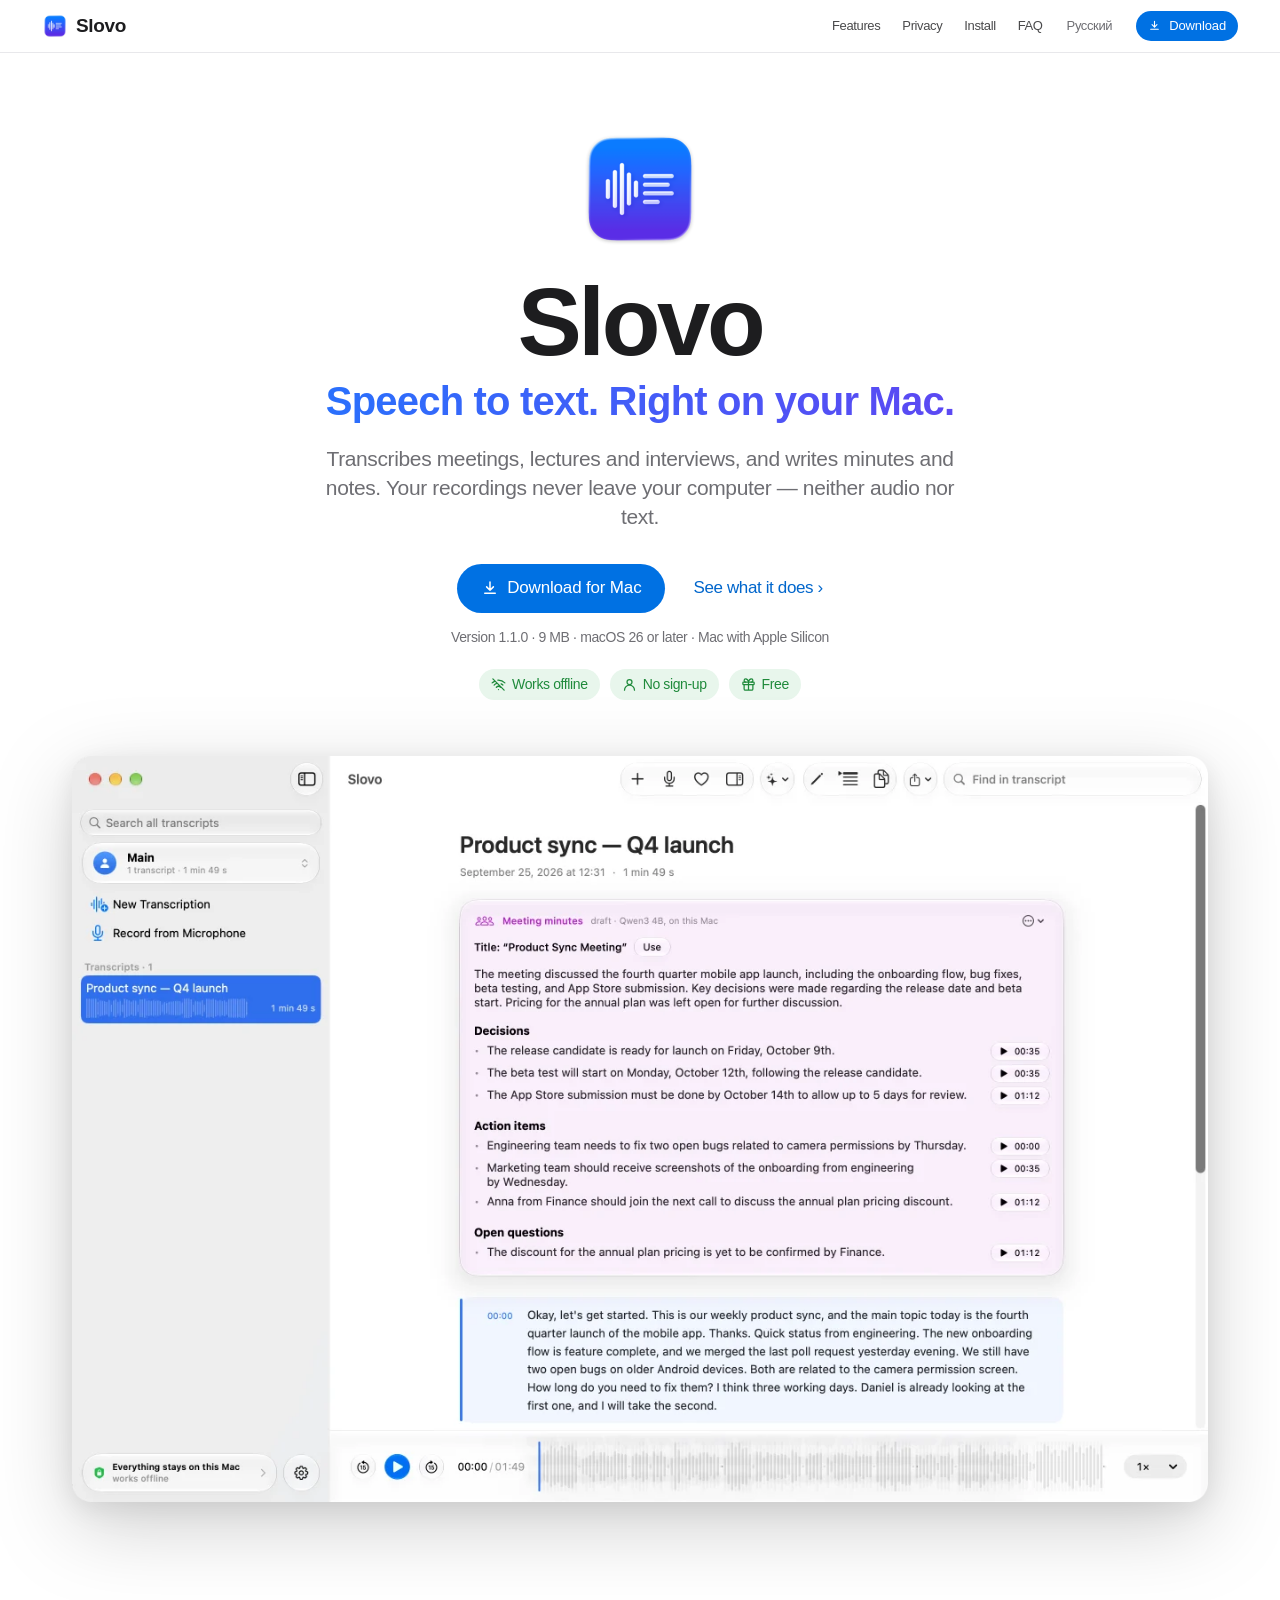
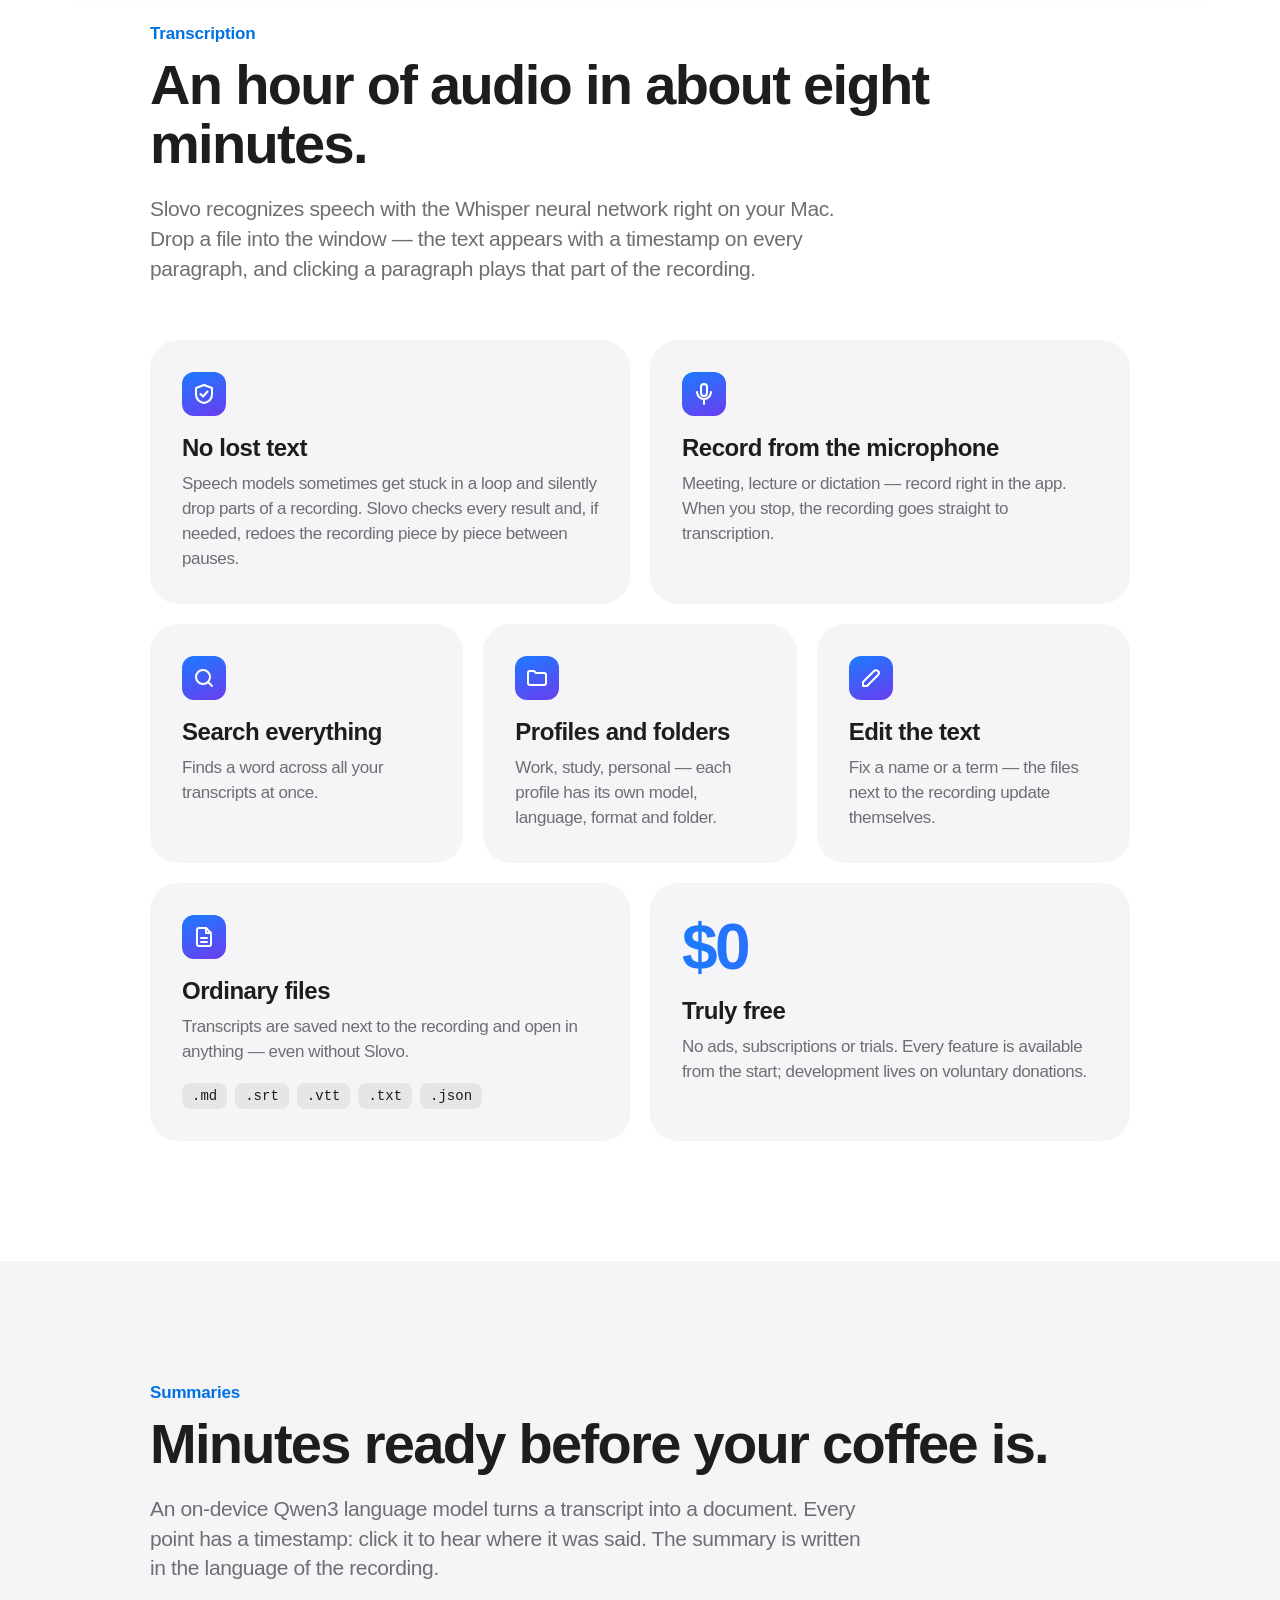
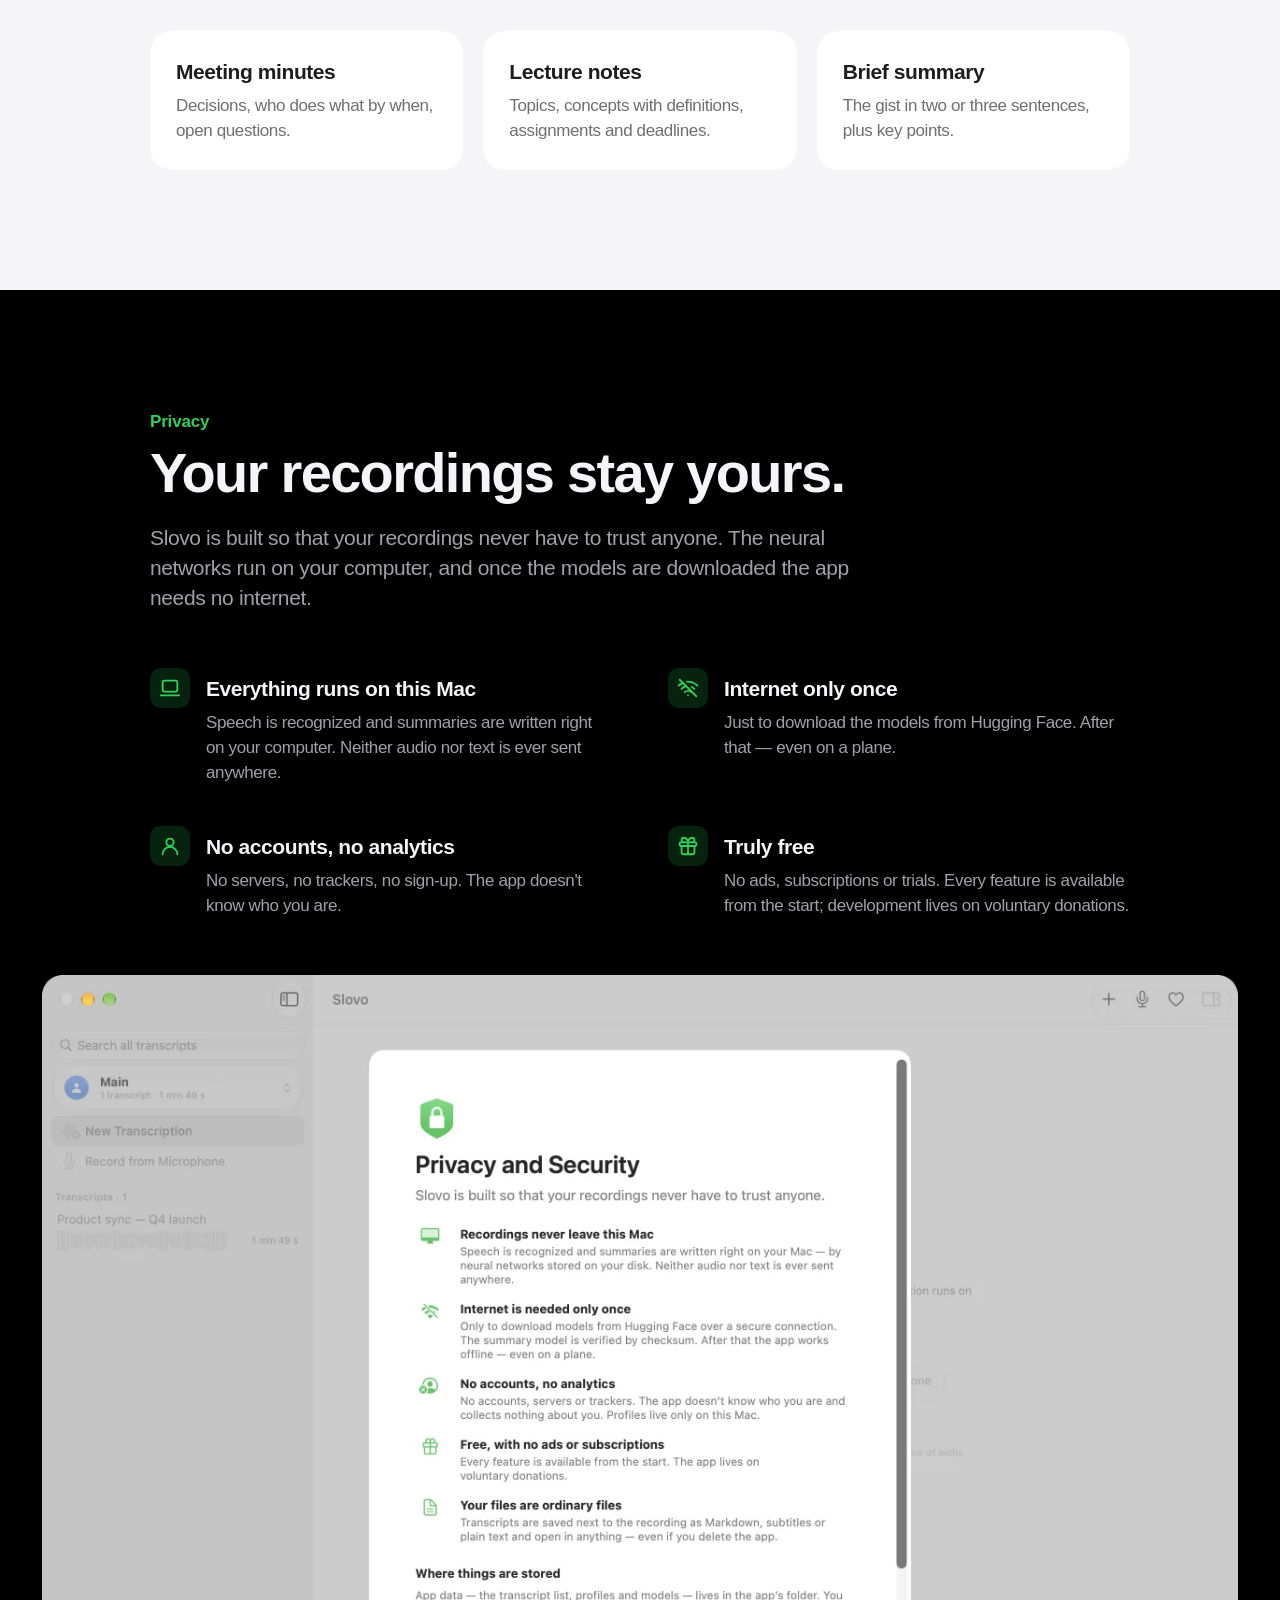
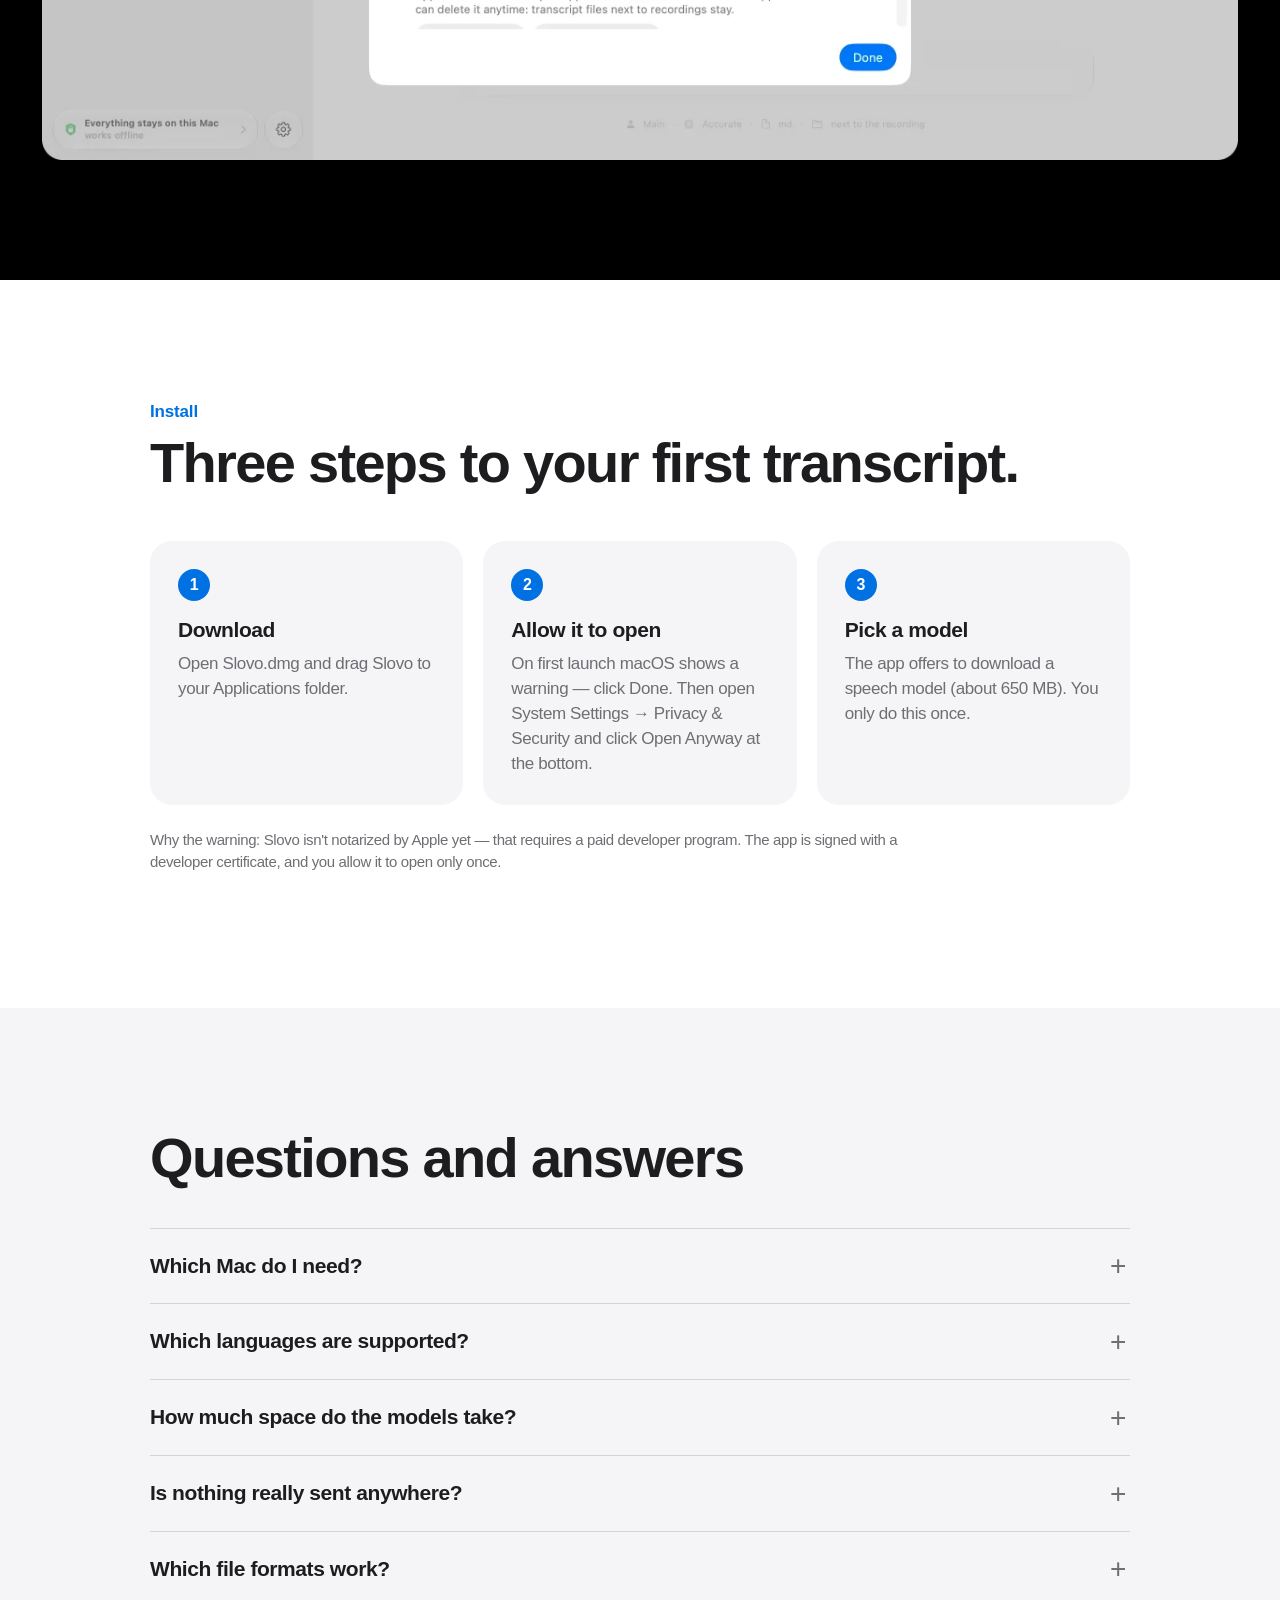
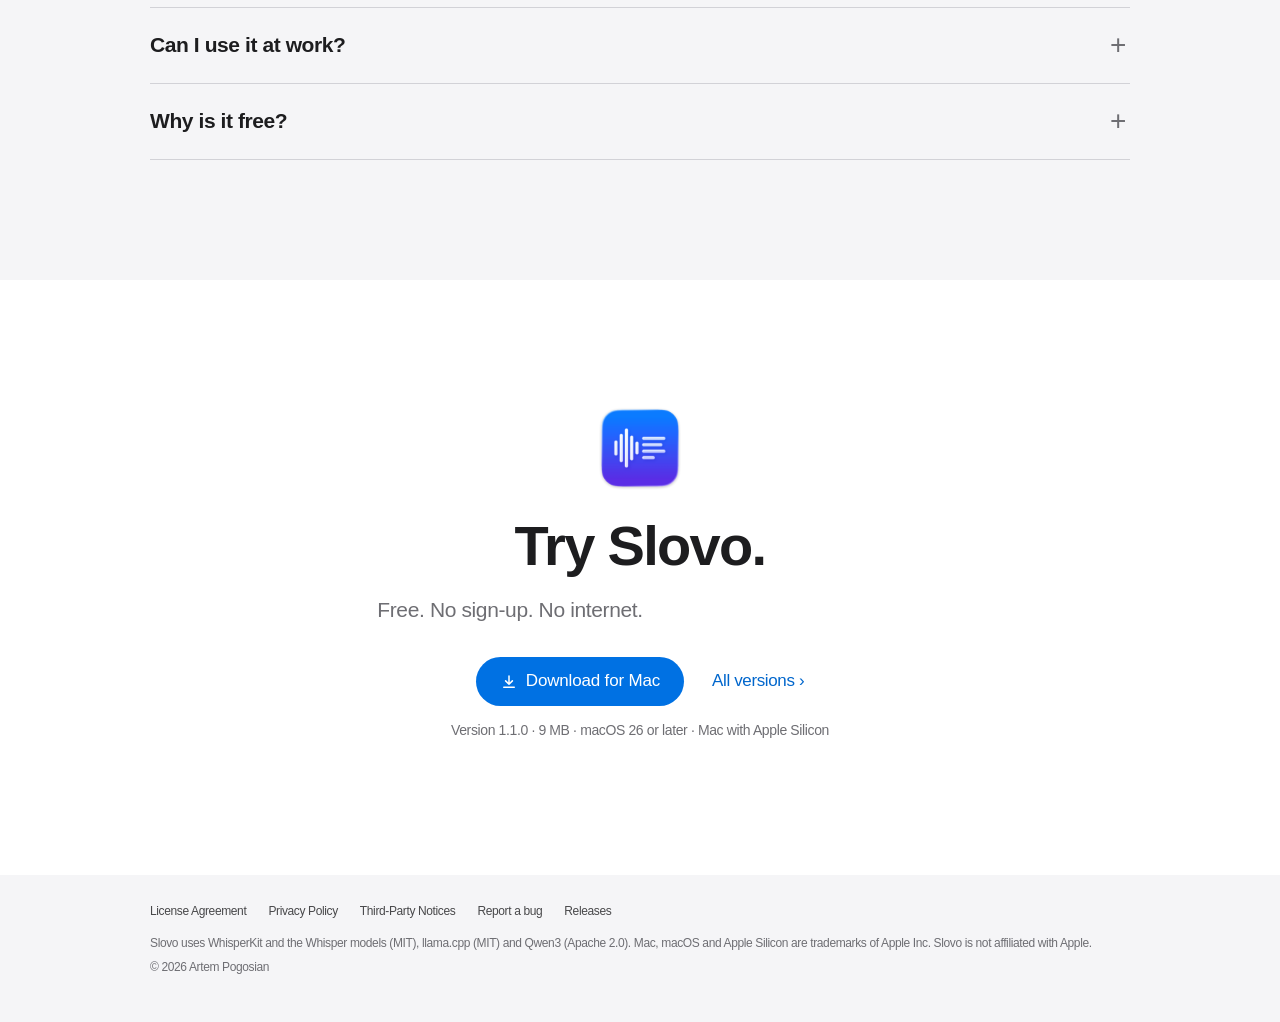
==== en/index.html @ efe5177d "Сайт «Слова»: русская и английская версии, лицензия, политика конфиденциальности" ====
<!doctype html>
<html lang="en" class="no-js">
<head>
<meta charset="utf-8">
<meta name="viewport" content="width=device-width, initial-scale=1">
<title>Slovo — speech to text on your Mac</title>
<meta name="description" content="Slovo transcribes meetings, lectures and interviews and writes minutes right on your Mac. Offline, no sign-up, free.">
<meta name="color-scheme" content="light dark">
<meta name="theme-color" content="#ffffff" media="(prefers-color-scheme: light)">
<meta name="theme-color" content="#000000" media="(prefers-color-scheme: dark)">
<link rel="canonical" href="https://iamartempn.github.io/slovo/en/">
<link rel="alternate" hreflang="ru" href="https://iamartempn.github.io/slovo/">
<link rel="alternate" hreflang="en" href="https://iamartempn.github.io/slovo/en/">
<meta property="og:title" content="Slovo — speech to text on your Mac">
<meta property="og:description" content="Slovo transcribes meetings, lectures and interviews and writes minutes right on your Mac. Offline, no sign-up, free.">
<meta property="og:image" content="https://iamartempn.github.io/slovo/img/reader-en-1280.webp">
<link rel="icon" type="image/png" href="../img/icon-64.png">
<link rel="apple-touch-icon" href="../img/apple-touch-icon.png">
<link rel="stylesheet" href="../style.css">
</head>
<body>
<nav class="nav"><div class="wide">
  <a class="brand" href="#top"><img src="../img/icon-64.png" alt="">Slovo</a>
  <div class="nav-links"><a href="#features">Features</a><a href="#privacy">Privacy</a><a href="#install">Install</a><a href="#faq">FAQ</a></div>
  <a class="lang" href="../" hreflang="ru" data-lang="ru">Русский</a>
  <a class="btn small" href="https://github.com/iamartempn/slovo/releases/latest/download/Slovo.dmg"><svg viewBox="0 0 24 24" fill="none" stroke="currentColor" stroke-width="2" stroke-linecap="round" stroke-linejoin="round"><path d="M12 4v11m0 0-4.5-4.5M12 15l4.5-4.5M5 19h14"/></svg>Download</a>
</div></nav>

<main id="top">
<header class="hero">
  <div class="wrap">
    <img class="icon" src="../img/icon-512.png" width="512" height="512" alt="">
    <h1>Slovo</h1>
    <p class="tagline">Speech to text. Right on your Mac.</p>
    <p class="lead">Transcribes meetings, lectures and interviews, and writes minutes and notes. Your recordings never leave your computer — neither audio nor text.</p>
    <div class="cta"><a class="btn" href="https://github.com/iamartempn/slovo/releases/latest/download/Slovo.dmg"><svg viewBox="0 0 24 24" fill="none" stroke="currentColor" stroke-width="2" stroke-linecap="round" stroke-linejoin="round"><path d="M12 4v11m0 0-4.5-4.5M12 15l4.5-4.5M5 19h14"/></svg>Download for Mac</a><a class="text-link" href="#features">See what it does</a></div>
    <p class="meta">Version 1.1.0 · 9 MB · macOS 26 or later · Mac with Apple Silicon</p>
    <div class="badges"><span class="badge"><svg viewBox="0 0 24 24" fill="none" stroke="currentColor" stroke-width="2" stroke-linecap="round" stroke-linejoin="round"><path d="M3 3l18 18M8.5 16.5a5 5 0 0 1 7 0M5 12.9a10 10 0 0 1 4.2-2.6M19 12.9a10 10 0 0 0-2.8-2M1.8 9.4a15 15 0 0 1 3.9-2.5M22.2 9.4A15 15 0 0 0 11 5.1M12 20h.01"/></svg>Works offline</span><span class="badge"><svg viewBox="0 0 24 24" fill="none" stroke="currentColor" stroke-width="2" stroke-linecap="round" stroke-linejoin="round"><circle cx="12" cy="8" r="4"/><path d="M4 21a8 8 0 0 1 16 0"/></svg>No sign-up</span><span class="badge"><svg viewBox="0 0 24 24" fill="none" stroke="currentColor" stroke-width="2" stroke-linecap="round" stroke-linejoin="round"><rect x="3" y="8" width="18" height="4" rx="1"/><path d="M12 8v13M19 12v7a2 2 0 0 1-2 2H7a2 2 0 0 1-2-2v-7M7.5 8a2.5 2.5 0 0 1 0-5C11 3 12 8 12 8s1-5 4.5-5a2.5 2.5 0 0 1 0 5"/></svg>Free</span></div>
  </div>
  <img class="shot" src="../img/reader-en-1280.webp" srcset="../img/reader-en-1280.webp 1280w, ../img/reader-en-2560.webp 2560w" sizes="(max-width: 1240px) 100vw, 1180px" width="2560" height="1680" alt="The Slovo window: a meeting transcript and minutes with timestamps" fetchpriority="high">
</header>

<section id="features">
  <div class="wrap">
    <p class="eyebrow">Transcription</p>
    <h2>An hour of audio in about eight minutes.</h2>
    <p class="section-lead">Slovo recognizes speech with the Whisper neural network right on your Mac. Drop a file into the window — the text appears with a timestamp on every paragraph, and clicking a paragraph plays that part of the recording.</p>
    <div class="grid">
        <div class="card half reveal"><div class="glyph"><svg viewBox="0 0 24 24" fill="none" stroke="currentColor" stroke-width="2" stroke-linecap="round" stroke-linejoin="round"><path d="M12 3 4 6v6c0 5 3.5 8 8 9 4.5-1 8-4 8-9V6z"/><path d="m8.5 12 2.5 2.5 4.5-5"/></svg></div>
          <h3>No lost text</h3><p>Speech models sometimes get stuck in a loop and silently drop parts of a recording. Slovo checks every result and, if needed, redoes the recording piece by piece between pauses.</p></div>
        <div class="card half reveal"><div class="glyph"><svg viewBox="0 0 24 24" fill="none" stroke="currentColor" stroke-width="2" stroke-linecap="round" stroke-linejoin="round"><rect x="9" y="2" width="6" height="12" rx="3"/><path d="M5 10a7 7 0 0 0 14 0M12 17v5"/></svg></div>
          <h3>Record from the microphone</h3><p>Meeting, lecture or dictation — record right in the app. When you stop, the recording goes straight to transcription.</p></div>
        <div class="card  reveal"><div class="glyph"><svg viewBox="0 0 24 24" fill="none" stroke="currentColor" stroke-width="2" stroke-linecap="round" stroke-linejoin="round"><circle cx="11" cy="11" r="7"/><path d="m20 20-3.5-3.5"/></svg></div>
          <h3>Search everything</h3><p>Finds a word across all your transcripts at once.</p></div>
        <div class="card  reveal"><div class="glyph"><svg viewBox="0 0 24 24" fill="none" stroke="currentColor" stroke-width="2" stroke-linecap="round" stroke-linejoin="round"><path d="M3 7a2 2 0 0 1 2-2h4l2 2h8a2 2 0 0 1 2 2v8a2 2 0 0 1-2 2H5a2 2 0 0 1-2-2z"/></svg></div>
          <h3>Profiles and folders</h3><p>Work, study, personal — each profile has its own model, language, format and folder.</p></div>
        <div class="card  reveal"><div class="glyph"><svg viewBox="0 0 24 24" fill="none" stroke="currentColor" stroke-width="2" stroke-linecap="round" stroke-linejoin="round"><path d="M4 20h4L19 9a2.8 2.8 0 0 0-4-4L4 16z"/></svg></div>
          <h3>Edit the text</h3><p>Fix a name or a term — the files next to the recording update themselves.</p></div>
      <div class="card half reveal"><div class="glyph"><svg viewBox="0 0 24 24" fill="none" stroke="currentColor" stroke-width="2" stroke-linecap="round" stroke-linejoin="round"><path d="M14 3H7a2 2 0 0 0-2 2v14a2 2 0 0 0 2 2h10a2 2 0 0 0 2-2V8z"/><path d="M14 3v5h5M9 13h6M9 17h6"/></svg></div>
        <h3>Ordinary files</h3><p>Transcripts are saved next to the recording and open in anything — even without Slovo.</p><div class="chips"><span class="chip">.md</span><span class="chip">.srt</span><span class="chip">.vtt</span><span class="chip">.txt</span><span class="chip">.json</span></div></div>
      <div class="card half reveal"><span class="big">$0</span>
        <h3>Truly free</h3><p>No ads, subscriptions or trials. Every feature is available from the start; development lives on voluntary donations.</p></div>
    </div>
  </div>
</section>

<section class="alt" id="summary">
  <div class="wrap">
    <p class="eyebrow">Summaries</p>
    <h2>Minutes ready before your coffee is.</h2>
    <p class="section-lead">An on-device Qwen3 language model turns a transcript into a document. Every point has a timestamp: click it to hear where it was said. The summary is written in the language of the recording.</p>
    <div class="modes"><div class="mode reveal"><h3>Meeting minutes</h3><p>Decisions, who does what by when, open questions.</p></div><div class="mode reveal"><h3>Lecture notes</h3><p>Topics, concepts with definitions, assignments and deadlines.</p></div><div class="mode reveal"><h3>Brief summary</h3><p>The gist in two or three sentences, plus key points.</p></div></div>
  </div>
</section>

<section class="dark" id="privacy">
  <div class="wrap">
    <p class="eyebrow">Privacy</p>
    <h2>Your recordings stay yours.</h2>
    <p class="section-lead">Slovo is built so that your recordings never have to trust anyone. The neural networks run on your computer, and once the models are downloaded the app needs no internet.</p>
    <div class="points">
        <div class="point reveal"><div class="glyph"><svg viewBox="0 0 24 24" fill="none" stroke="currentColor" stroke-width="2" stroke-linecap="round" stroke-linejoin="round"><rect x="4" y="4" width="16" height="12" rx="2"/><path d="M2 20h20"/></svg></div>
          <div><h3>Everything runs on this Mac</h3><p>Speech is recognized and summaries are written right on your computer. Neither audio nor text is ever sent anywhere.</p></div></div>
        <div class="point reveal"><div class="glyph"><svg viewBox="0 0 24 24" fill="none" stroke="currentColor" stroke-width="2" stroke-linecap="round" stroke-linejoin="round"><path d="M3 3l18 18M8.5 16.5a5 5 0 0 1 7 0M5 12.9a10 10 0 0 1 4.2-2.6M19 12.9a10 10 0 0 0-2.8-2M1.8 9.4a15 15 0 0 1 3.9-2.5M22.2 9.4A15 15 0 0 0 11 5.1M12 20h.01"/></svg></div>
          <div><h3>Internet only once</h3><p>Just to download the models from Hugging Face. After that — even on a plane.</p></div></div>
        <div class="point reveal"><div class="glyph"><svg viewBox="0 0 24 24" fill="none" stroke="currentColor" stroke-width="2" stroke-linecap="round" stroke-linejoin="round"><circle cx="12" cy="8" r="4"/><path d="M4 21a8 8 0 0 1 16 0"/></svg></div>
          <div><h3>No accounts, no analytics</h3><p>No servers, no trackers, no sign-up. The app doesn&#x27;t know who you are.</p></div></div>
        <div class="point reveal"><div class="glyph"><svg viewBox="0 0 24 24" fill="none" stroke="currentColor" stroke-width="2" stroke-linecap="round" stroke-linejoin="round"><rect x="3" y="8" width="18" height="4" rx="1"/><path d="M12 8v13M19 12v7a2 2 0 0 1-2 2H7a2 2 0 0 1-2-2v-7M7.5 8a2.5 2.5 0 0 1 0-5C11 3 12 8 12 8s1-5 4.5-5a2.5 2.5 0 0 1 0 5"/></svg></div>
          <div><h3>Truly free</h3><p>No ads, subscriptions or trials. Every feature is available from the start; development lives on voluntary donations.</p></div></div></div>
  </div>
  <div class="wide reveal"><img class="shot" src="../img/privacy-en-1280.webp" srcset="../img/privacy-en-1280.webp 1280w, ../img/privacy-en-2560.webp 2560w" sizes="(max-width: 1240px) 100vw, 1180px" width="2560" height="1680" alt="Your recordings stay yours." loading="lazy" decoding="async"></div>
</section>

<section id="install">
  <div class="wrap">
    <p class="eyebrow">Install</p>
    <h2>Three steps to your first transcript.</h2>
    <div class="steps"><div class="step reveal"><h3>Download</h3><p>Open Slovo.dmg and drag Slovo to your Applications folder.</p></div><div class="step reveal"><h3>Allow it to open</h3><p>On first launch macOS shows a warning — click Done. Then open System Settings → Privacy &amp; Security and click Open Anyway at the bottom.</p></div><div class="step reveal"><h3>Pick a model</h3><p>The app offers to download a speech model (about 650 MB). You only do this once.</p></div></div>
    <p class="note">Why the warning: Slovo isn&#x27;t notarized by Apple yet — that requires a paid developer program. The app is signed with a developer certificate, and you allow it to open only once.</p>
  </div>
</section>

<section class="alt" id="faq">
  <div class="wrap">
    <h2>Questions and answers</h2>
    <div class="faq"><details><summary>Which Mac do I need?</summary><p>A Mac with Apple Silicon (M1 or later) running macOS 26 or later. For summaries, 8 GB of memory or more is recommended.</p></details><details><summary>Which languages are supported?</summary><p>The interface is in English and Russian. Slovo transcribes English and Russian speech; the recording language is set in the profile settings.</p></details><details><summary>How much space do the models take?</summary><p>The Accurate model is about 650 MB, the Fast one about 80 MB. The summary model is 2.5 GB, and you can skip it if you don&#x27;t need summaries. Models can be deleted anytime.</p></details><details><summary>Is nothing really sent anywhere?</summary><p>Nothing. The app goes online only to download models from Hugging Face, when you choose to. You can check by turning off the internet: once the models are downloaded, everything works the same.</p></details><details><summary>Which file formats work?</summary><p>Audio and video that macOS can read: m4a, mp3, wav, aiff, flac, mp4, mov, 3gp and more. macOS can&#x27;t read Ogg Vorbis and WebM.</p></details><details><summary>Can I use it at work?</summary><p>Yes, the license allows use for any purpose, including commercial. Before recording a conversation, make sure it&#x27;s allowed and the participants agree.</p></details><details><summary>Why is it free?</summary><p>Because that&#x27;s the idea. If the app saves you time, you can support it with a donation — but it&#x27;s voluntary, and nothing is locked without one.</p></details></div>
  </div>
</section>

<section class="final">
  <div class="wrap">
    <img class="icon" src="../img/icon-512.png" width="512" height="512" alt="" loading="lazy">
    <h2>Try Slovo.</h2>
    <p class="section-lead">Free. No sign-up. No internet.</p>
    <div class="cta"><a class="btn" href="https://github.com/iamartempn/slovo/releases/latest/download/Slovo.dmg"><svg viewBox="0 0 24 24" fill="none" stroke="currentColor" stroke-width="2" stroke-linecap="round" stroke-linejoin="round"><path d="M12 4v11m0 0-4.5-4.5M12 15l4.5-4.5M5 19h14"/></svg>Download for Mac</a><a class="text-link" href="https://github.com/iamartempn/slovo/releases">All versions</a></div>
    <p class="meta">Version 1.1.0 · 9 MB · macOS 26 or later · Mac with Apple Silicon</p>
  </div>
</section>
</main>

<footer><div class="wrap">
  <div class="links"><a href="license.html">License Agreement</a><a href="privacy.html">Privacy Policy</a><a href="../third-party.txt">Third-Party Notices</a><a href="https://github.com/iamartempn/slovo/issues">Report a bug</a><a href="https://github.com/iamartempn/slovo/releases">Releases</a></div>
  <p>Slovo uses WhisperKit and the Whisper models (MIT), llama.cpp (MIT) and Qwen3 (Apache 2.0). Mac, macOS and Apple Silicon are trademarks of Apple Inc. Slovo is not affiliated with Apple.</p>
  <p>© 2026 Artem Pogosian</p>
</div></footer>

<script>
document.documentElement.classList.remove("no-js");
// Выбор языка запоминается: кто нажал «Русский» на английской странице, того больше
// не перебрасывает. Хранилище может быть недоступно — тогда просто без памяти.
document.querySelectorAll("[data-lang]").forEach(function (a) {
  a.addEventListener("click", function () { try { localStorage.setItem("slovo-lang", a.dataset.lang); } catch (e) {} });
});
if ("IntersectionObserver" in window) {
  var io = new IntersectionObserver(function (entries) {
    entries.forEach(function (x) { if (x.isIntersecting) { x.target.classList.add("in"); io.unobserve(x.target); } });
  }, { rootMargin: "0px 0px -8% 0px" });
  document.querySelectorAll(".reveal").forEach(function (el) { io.observe(el); });
} else {
  document.querySelectorAll(".reveal").forEach(function (el) { el.classList.add("in"); });
}
</script>

</body>
</html>
---- style.css ----
/* Сайт «Слова». Системный шрифт, цвета токенами, светлая и темная тема. */

:root {
  --bg: #ffffff;
  --bg-alt: #f5f5f7;
  --fg: #1d1d1f;
  --muted: #6e6e73;
  --line: #d2d2d7;
  --accent: #0071e3;
  --accent-press: #0062c4;
  --link: #0066cc;
  --card: #ffffff;
  --nav: rgba(255, 255, 255, 0.72);
  --shot-shadow: 0 30px 60px -20px rgba(0, 0, 0, 0.25), 0 18px 36px -18px rgba(0, 0, 0, 0.2);
  --green: #1f8a3b;
  --green-bg: #e8f6ec;
  --grad-a: #1c7bff;
  --grad-b: #6a3df0;
  --dark: #000;
  --dark-fg: #f5f5f7;
  --dark-muted: #a1a1a6;
  --dark-card: #1d1d1f;
}

@media (prefers-color-scheme: dark) {
  :root {
    --bg: #000000;
    --bg-alt: #101012;
    --fg: #f5f5f7;
    --muted: #a1a1a6;
    --line: #424245;
    --accent: #0a84ff;
    --accent-press: #0071e3;
    --link: #2997ff;
    --card: #1c1c1e;
    --nav: rgba(22, 22, 23, 0.72);
    --shot-shadow: 0 30px 60px -20px rgba(0, 0, 0, 0.8), 0 0 0 1px rgba(255, 255, 255, 0.08);
    --green: #30d158;
    --green-bg: rgba(48, 209, 88, 0.14);
    --dark: #101012;
    --dark-card: #1c1c1e;
  }
}

* { box-sizing: border-box; }
html { scroll-behavior: smooth; -webkit-text-size-adjust: 100%; }
body {
  margin: 0;
  background: var(--bg);
  color: var(--fg);
  font: 17px/1.47 -apple-system, BlinkMacSystemFont, "SF Pro Text", "Helvetica Neue", Arial, sans-serif;
  letter-spacing: -0.022em;
  -webkit-font-smoothing: antialiased;
}
img { max-width: 100%; height: auto; display: block; }
a { color: var(--link); text-decoration: none; }
a:hover { text-decoration: underline; }

.wrap { max-width: 1024px; margin: 0 auto; padding: 0 22px; }
.wide { max-width: 1240px; margin: 0 auto; padding: 0 22px; }

/* ---------- навигация: полупрозрачный слой, контент уходит под него ---------- */
.nav {
  position: sticky; top: 0; z-index: 10;
  background: var(--nav);
  -webkit-backdrop-filter: saturate(180%) blur(20px);
  backdrop-filter: saturate(180%) blur(20px);
  border-bottom: 1px solid color-mix(in srgb, var(--line) 50%, transparent);
}
.nav .wide { display: flex; align-items: center; gap: 24px; height: 52px; }
.brand { display: flex; align-items: center; gap: 8px; color: var(--fg); font-weight: 600; font-size: 19px; }
.brand:hover { text-decoration: none; }
.brand img { width: 26px; height: 26px; }
.nav-links { display: flex; gap: 22px; margin-left: auto; font-size: 13px; }
.nav-links a { color: var(--fg); opacity: .8; }
.nav-links a:hover { opacity: 1; text-decoration: none; }
.nav .lang { font-size: 13px; color: var(--muted); }

/* ---------- кнопки: отклик на нажатие сразу, а не по отпусканию ---------- */
.btn {
  display: inline-flex; align-items: center; justify-content: center; gap: 8px;
  background: var(--accent); color: #fff;
  font-size: 17px; font-weight: 500; letter-spacing: -0.01em;
  padding: 12px 24px; border-radius: 980px; border: 0; cursor: pointer;
  transition: transform 100ms ease-out, background-color 100ms ease-out;
}
.btn:hover { text-decoration: none; background: var(--accent-press); }
.btn:active { transform: scale(0.97); }
.btn.small { font-size: 13px; padding: 5px 12px; }
.btn svg { width: 18px; height: 18px; }
.btn.small svg { width: 13px; height: 13px; }
.text-link { font-size: 17px; }
.text-link::after { content: " ›"; }

/* ---------- первый экран ---------- */
.hero { text-align: center; padding: 72px 0 0; }
.hero .icon { width: 128px; height: 128px; margin: 0 auto 20px; }
.hero h1 {
  font-size: clamp(48px, 9vw, 96px); line-height: 1.02; letter-spacing: -0.035em;
  font-weight: 700; margin: 0;
}
.hero .tagline {
  font-size: clamp(26px, 4.4vw, 40px); line-height: 1.12; letter-spacing: -0.02em;
  font-weight: 600; margin: 8px 0 0;
  background: linear-gradient(90deg, var(--grad-a), var(--grad-b));
  -webkit-background-clip: text; background-clip: text; color: transparent;
}
.hero .lead {
  max-width: 640px; margin: 20px auto 0; font-size: clamp(19px, 2.2vw, 21px);
  line-height: 1.4; color: var(--muted);
}
.cta { display: flex; justify-content: center; align-items: center; gap: 28px; margin-top: 32px; flex-wrap: wrap; }
.meta { margin-top: 14px; font-size: 14px; color: var(--muted); }
.badges { display: flex; justify-content: center; gap: 10px; flex-wrap: wrap; margin-top: 22px; }
.badge {
  display: inline-flex; align-items: center; gap: 6px;
  font-size: 14px; font-weight: 500; color: var(--green); background: var(--green-bg);
  padding: 5px 12px; border-radius: 980px;
}
.badge svg { width: 15px; height: 15px; }

/* Снимки окна: скругления у самого кадра, тень — фильтром по форме, а не рамке. */
.shot { margin: 56px auto 0; filter: drop-shadow(0 24px 40px rgba(0,0,0,.18)) drop-shadow(0 6px 12px rgba(0,0,0,.08)); }
@media (prefers-color-scheme: dark) {
  .shot { filter: drop-shadow(0 24px 48px rgba(0,0,0,.7)); }
}
.hero .shot { width: min(100%, 1180px); padding: 0 22px; }

/* ---------- разделы ---------- */
section { padding: 120px 0; }
section.alt { background: var(--bg-alt); }
.eyebrow { font-size: 17px; font-weight: 600; color: var(--accent); margin: 0 0 8px; letter-spacing: -0.01em; }
h2 {
  font-size: clamp(36px, 5.6vw, 56px); line-height: 1.07; letter-spacing: -0.03em;
  font-weight: 700; margin: 0;
}
.section-lead {
  font-size: clamp(19px, 2.2vw, 21px); line-height: 1.42; color: var(--muted);
  max-width: 720px; margin: 20px 0 0;
}
.center { text-align: center; }
.center .section-lead { margin-left: auto; margin-right: auto; }

/* ---------- сетка карточек ---------- */
.grid { display: grid; grid-template-columns: repeat(6, 1fr); gap: 20px; margin-top: 56px; }
.card {
  grid-column: span 2; background: var(--card); border-radius: 28px; padding: 32px;
  display: flex; flex-direction: column; gap: 10px; overflow: hidden;
}
section.alt .card { background: var(--card); }
section:not(.alt) .card { background: var(--bg-alt); }
.card.half { grid-column: span 3; }
.card.full { grid-column: span 6; }
.card .glyph {
  width: 44px; height: 44px; border-radius: 12px; display: grid; place-items: center;
  color: #fff; background: linear-gradient(160deg, var(--grad-a), var(--grad-b));
}
.card .glyph svg { width: 24px; height: 24px; }
.card h3 { font-size: 24px; line-height: 1.17; letter-spacing: -0.02em; margin: 8px 0 0; font-weight: 600; }
.card p { margin: 0; color: var(--muted); font-size: 17px; }
.card .shot { margin: 24px -8px -40px; }
.card .big { font-size: 64px; font-weight: 700; letter-spacing: -0.04em; line-height: 1;
  background: linear-gradient(90deg, var(--grad-a), var(--grad-b));
  -webkit-background-clip: text; background-clip: text; color: transparent; }
.chips { display: flex; flex-wrap: wrap; gap: 8px; margin-top: 8px; }
.chip { font: 500 14px ui-monospace, "SF Mono", Menlo, monospace; padding: 5px 10px; border-radius: 8px;
  background: color-mix(in srgb, var(--fg) 7%, transparent); color: var(--fg); letter-spacing: 0; }

/* ---------- саммари: режимы ---------- */
.modes { display: grid; grid-template-columns: repeat(3, 1fr); gap: 20px; margin-top: 48px; }
.mode { background: var(--card); border-radius: 22px; padding: 26px; }
.mode h3 { margin: 0 0 6px; font-size: 21px; letter-spacing: -0.02em; }
.mode p { margin: 0; color: var(--muted); }
.feature-shot { margin-top: 56px; }

/* ---------- темный раздел о приватности ---------- */
section.dark { background: var(--dark); color: var(--dark-fg); }
section.dark .section-lead, section.dark .point p { color: var(--dark-muted); }
section.dark .eyebrow { color: #30d158; }
.points { display: grid; grid-template-columns: repeat(2, 1fr); gap: 40px 56px; margin-top: 56px; }
.point { display: flex; gap: 16px; }
.point .glyph { flex: none; width: 40px; height: 40px; border-radius: 11px; display: grid; place-items: center;
  background: rgba(48, 209, 88, 0.16); color: #30d158; }
.point .glyph svg { width: 22px; height: 22px; }
.point h3 { margin: 6px 0 6px; font-size: 21px; letter-spacing: -0.02em; }
.point p { margin: 0; }

/* ---------- установка ---------- */
.steps { display: grid; grid-template-columns: repeat(3, 1fr); gap: 20px; margin-top: 48px; counter-reset: step; }
.step { background: var(--bg-alt); border-radius: 22px; padding: 28px; }
.step::before {
  counter-increment: step; content: counter(step);
  display: grid; place-items: center; width: 32px; height: 32px; border-radius: 50%;
  background: var(--accent); color: #fff; font-weight: 600; font-size: 16px; margin-bottom: 14px;
}
.step h3 { margin: 0 0 6px; font-size: 21px; letter-spacing: -0.02em; }
.step p { margin: 0; color: var(--muted); }
.note { margin-top: 24px; color: var(--muted); font-size: 15px; max-width: 760px; }
kbd { font: 500 14px -apple-system, sans-serif; padding: 1px 7px; border-radius: 6px;
  border: 1px solid var(--line); background: var(--card); }

/* ---------- вопросы ---------- */
.faq { margin-top: 40px; border-top: 1px solid var(--line); }
.faq details { border-bottom: 1px solid var(--line); }
.faq summary {
  list-style: none; cursor: pointer; padding: 22px 36px 22px 0; position: relative;
  font-size: 21px; font-weight: 600; letter-spacing: -0.02em;
}
.faq summary::-webkit-details-marker { display: none; }
.faq summary::after {
  content: "+"; position: absolute; right: 4px; top: 50%; transform: translateY(-50%);
  font-weight: 300; font-size: 28px; color: var(--muted); transition: transform 200ms ease;
}
.faq details[open] summary::after { transform: translateY(-50%) rotate(45deg); }
.faq details p { margin: 0 0 22px; color: var(--muted); max-width: 760px; }

/* ---------- скачивание внизу ---------- */
.final { text-align: center; }
.final .icon { width: 96px; height: 96px; margin: 0 auto 20px; }

/* ---------- подвал ---------- */
footer { background: var(--bg-alt); color: var(--muted); font-size: 12px; padding: 28px 0 40px; }
footer .links { display: flex; gap: 8px 22px; flex-wrap: wrap; margin-bottom: 14px; }
footer a { color: var(--fg); opacity: .8; }
footer p { margin: 6px 0; line-height: 1.5; }

/* ---------- появление при прокрутке; при «уменьшить движение» — без сдвига ---------- */
.reveal { opacity: 0; transform: translateY(24px);
  transition: opacity 700ms cubic-bezier(.2,.7,.2,1), transform 700ms cubic-bezier(.2,.7,.2,1); }
.reveal.in { opacity: 1; transform: none; }
.no-js .reveal { opacity: 1; transform: none; }
@media (prefers-reduced-motion: reduce) {
  html { scroll-behavior: auto; }
  .reveal { transform: none; transition: opacity 200ms ease; }
  .btn { transition: none; }
}
@media (prefers-reduced-transparency: reduce) {
  .nav { background: var(--bg); -webkit-backdrop-filter: none; backdrop-filter: none; }
}

/* ---------- узкие экраны ---------- */
@media (max-width: 860px) {
  section { padding: 80px 0; }
  .grid { grid-template-columns: 1fr; }
  .card, .card.half, .card.full { grid-column: auto; }
  .modes, .steps, .points { grid-template-columns: 1fr; }
  .nav-links { display: none; }
  .nav .lang { margin-left: auto; }
  .hero { padding-top: 48px; }
  .hero .icon { width: 96px; height: 96px; }
  .shot { margin-top: 40px; }
  .hero .shot { padding: 0 16px; }
  .wrap, .wide { padding: 0 16px; }
}
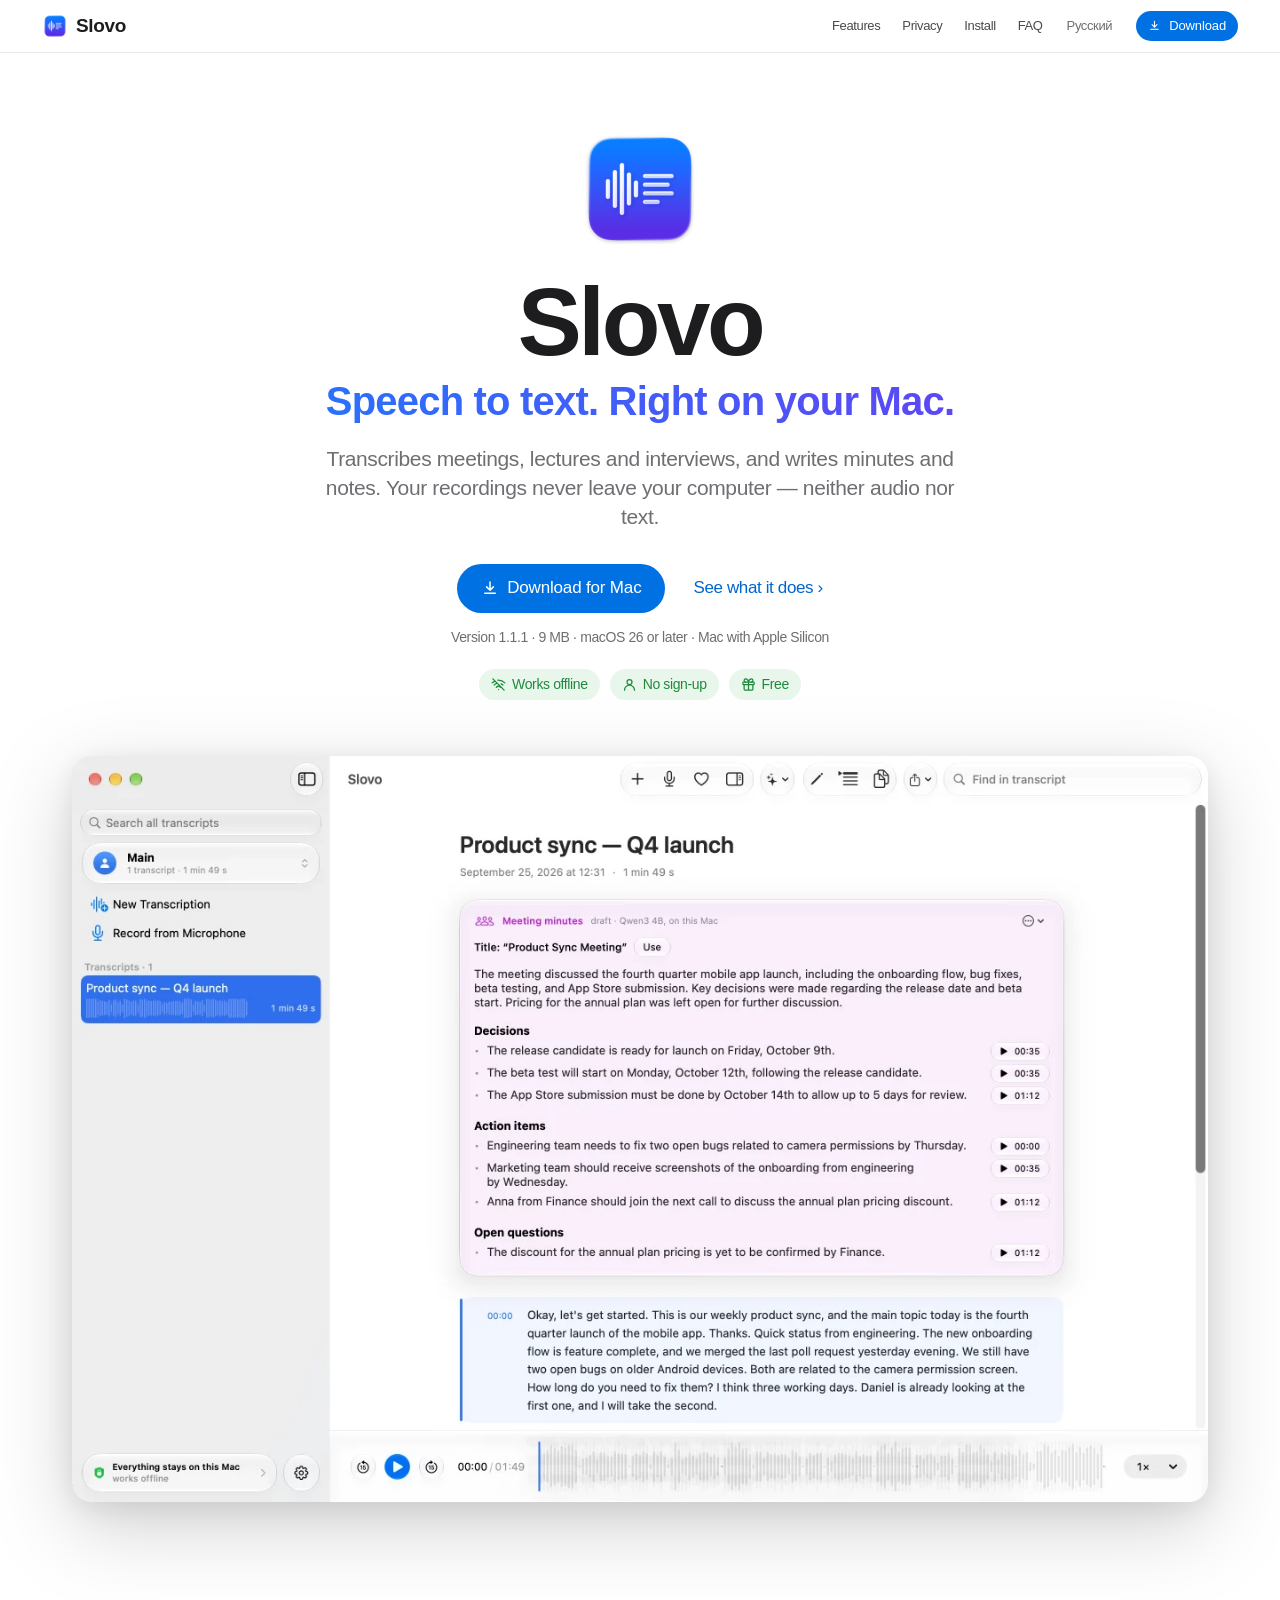
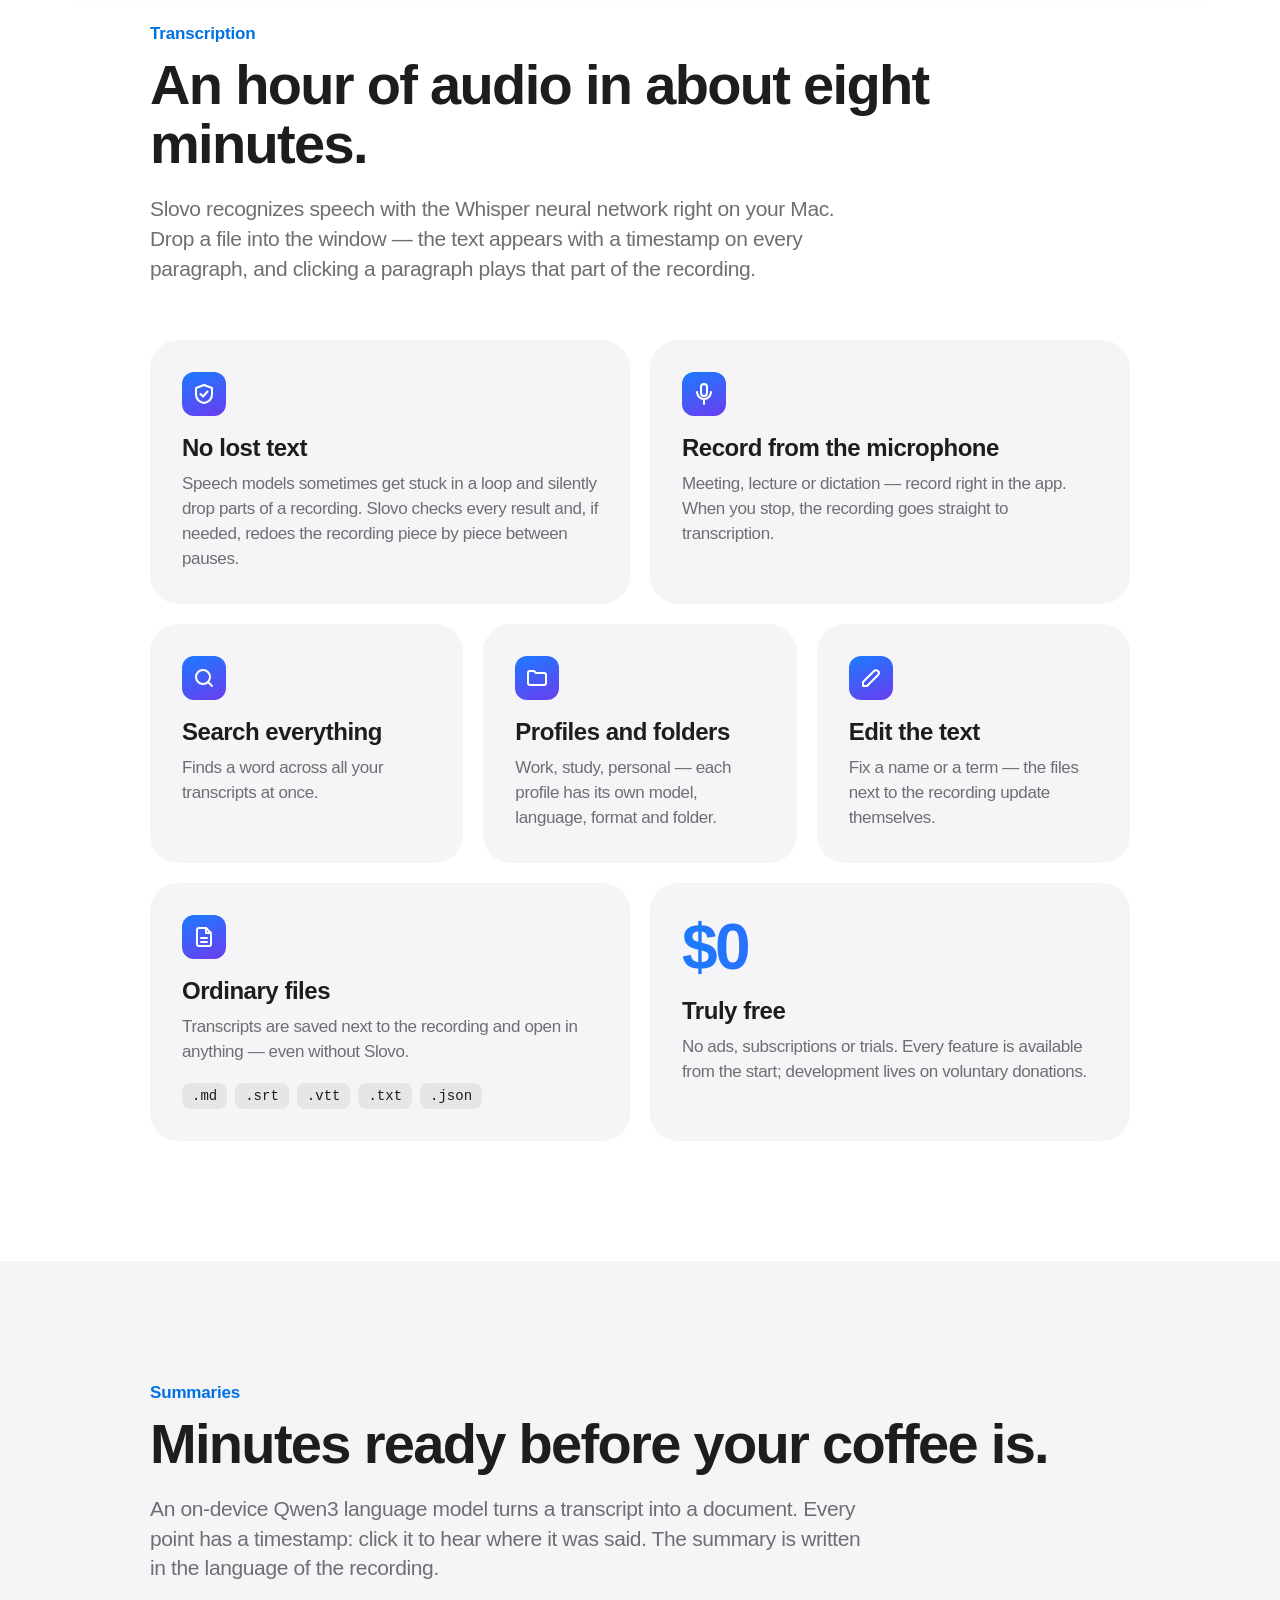
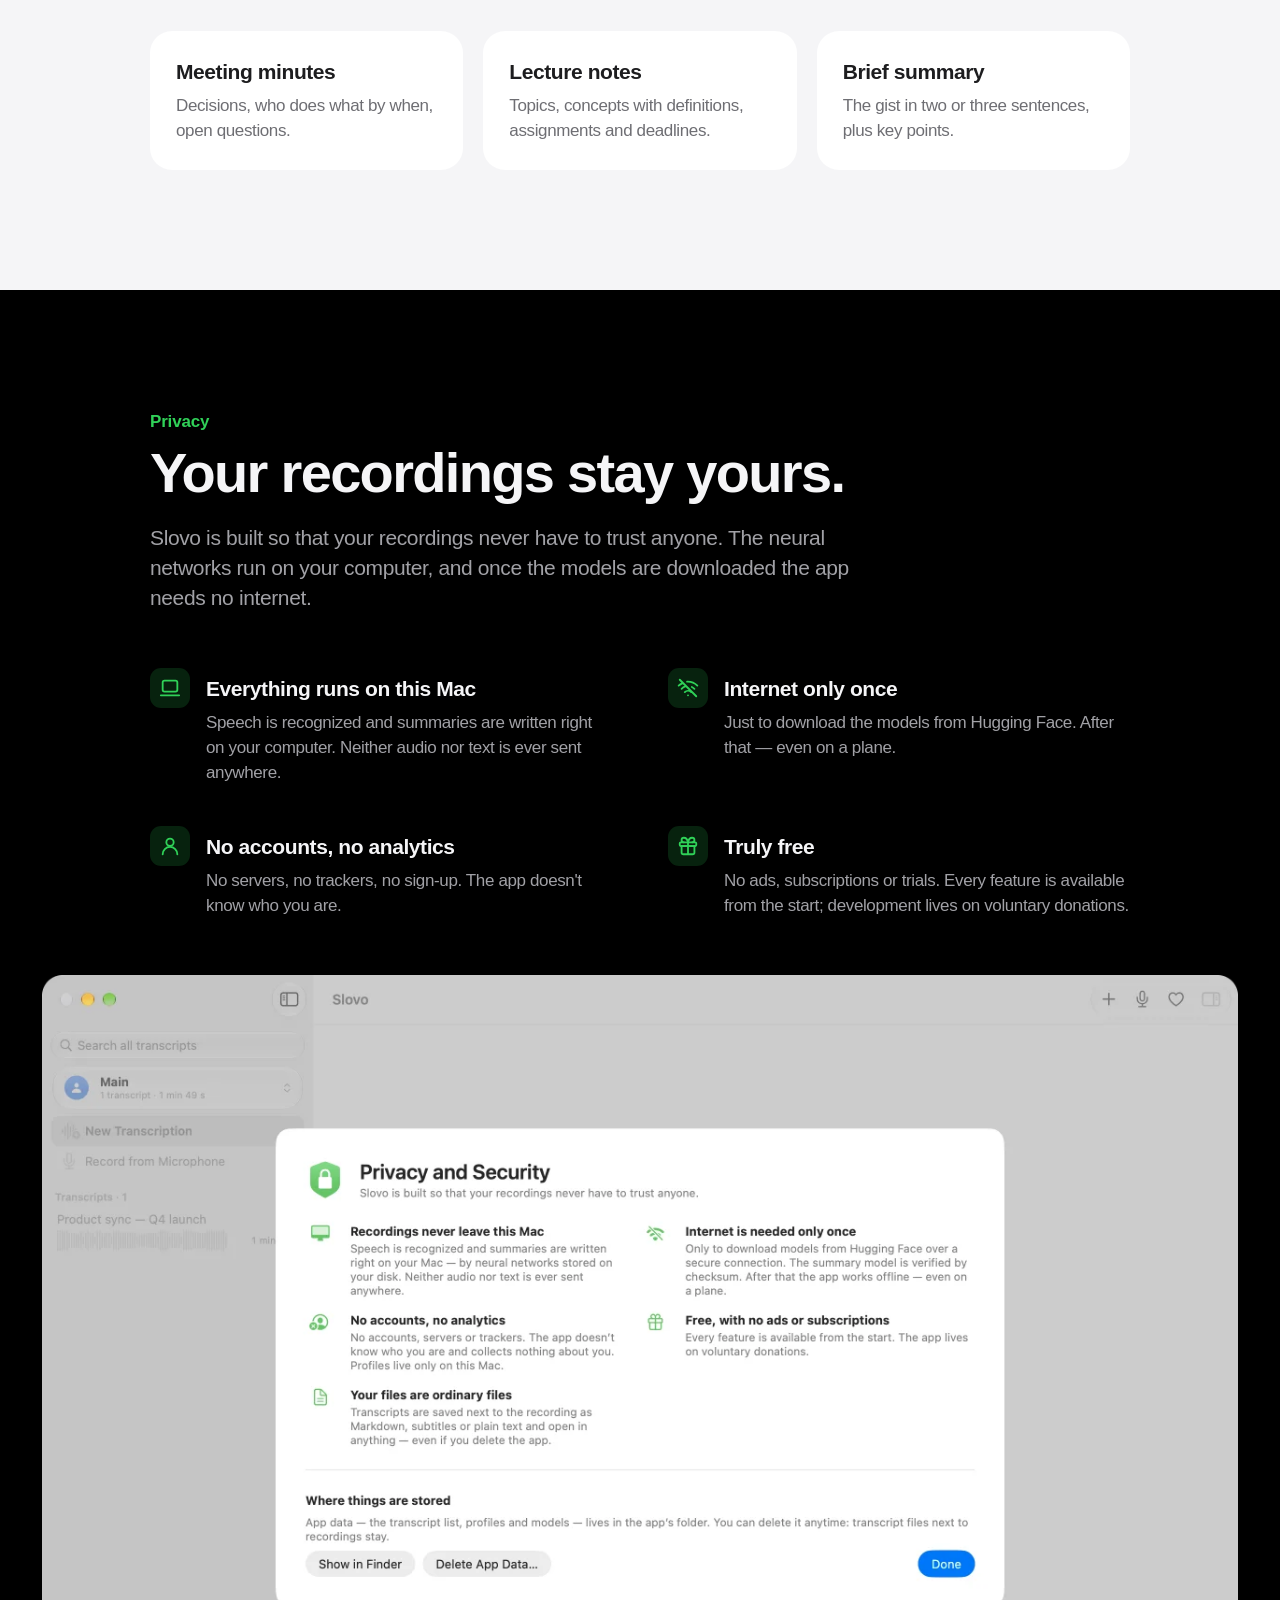
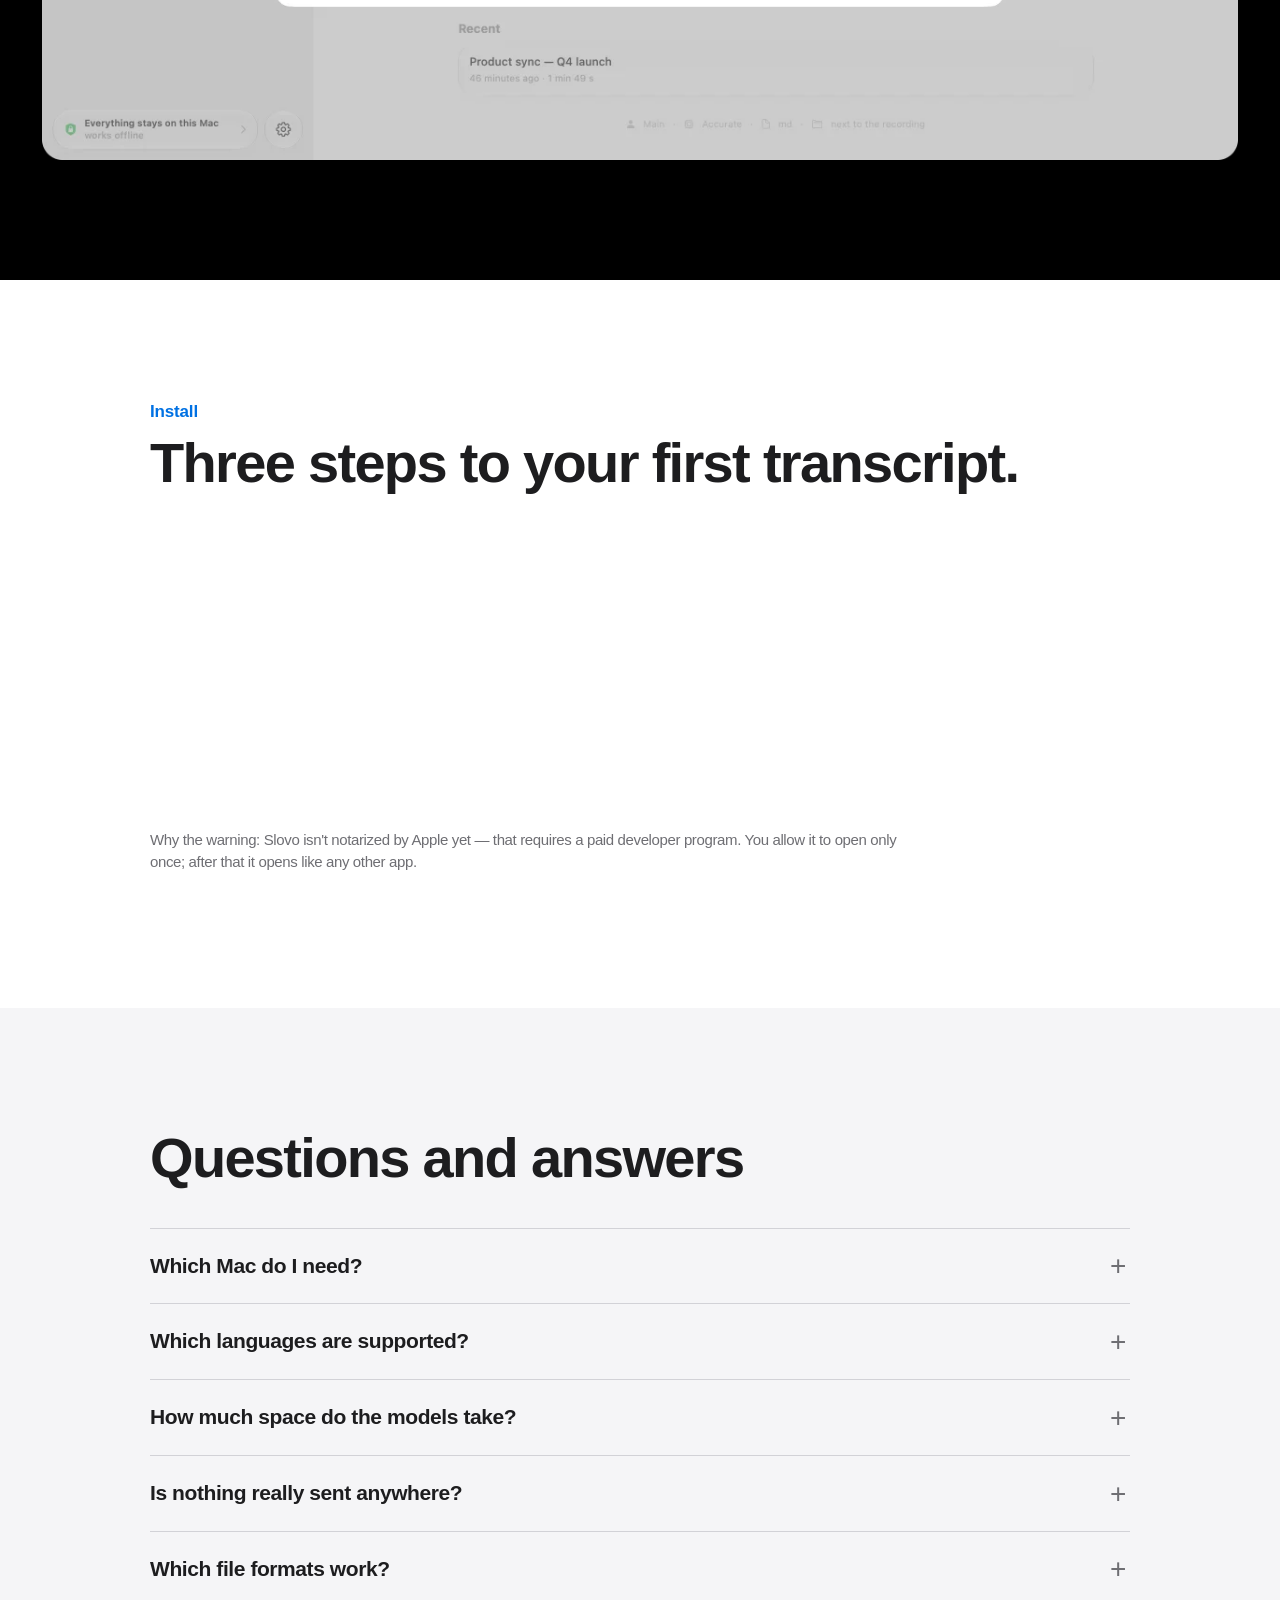
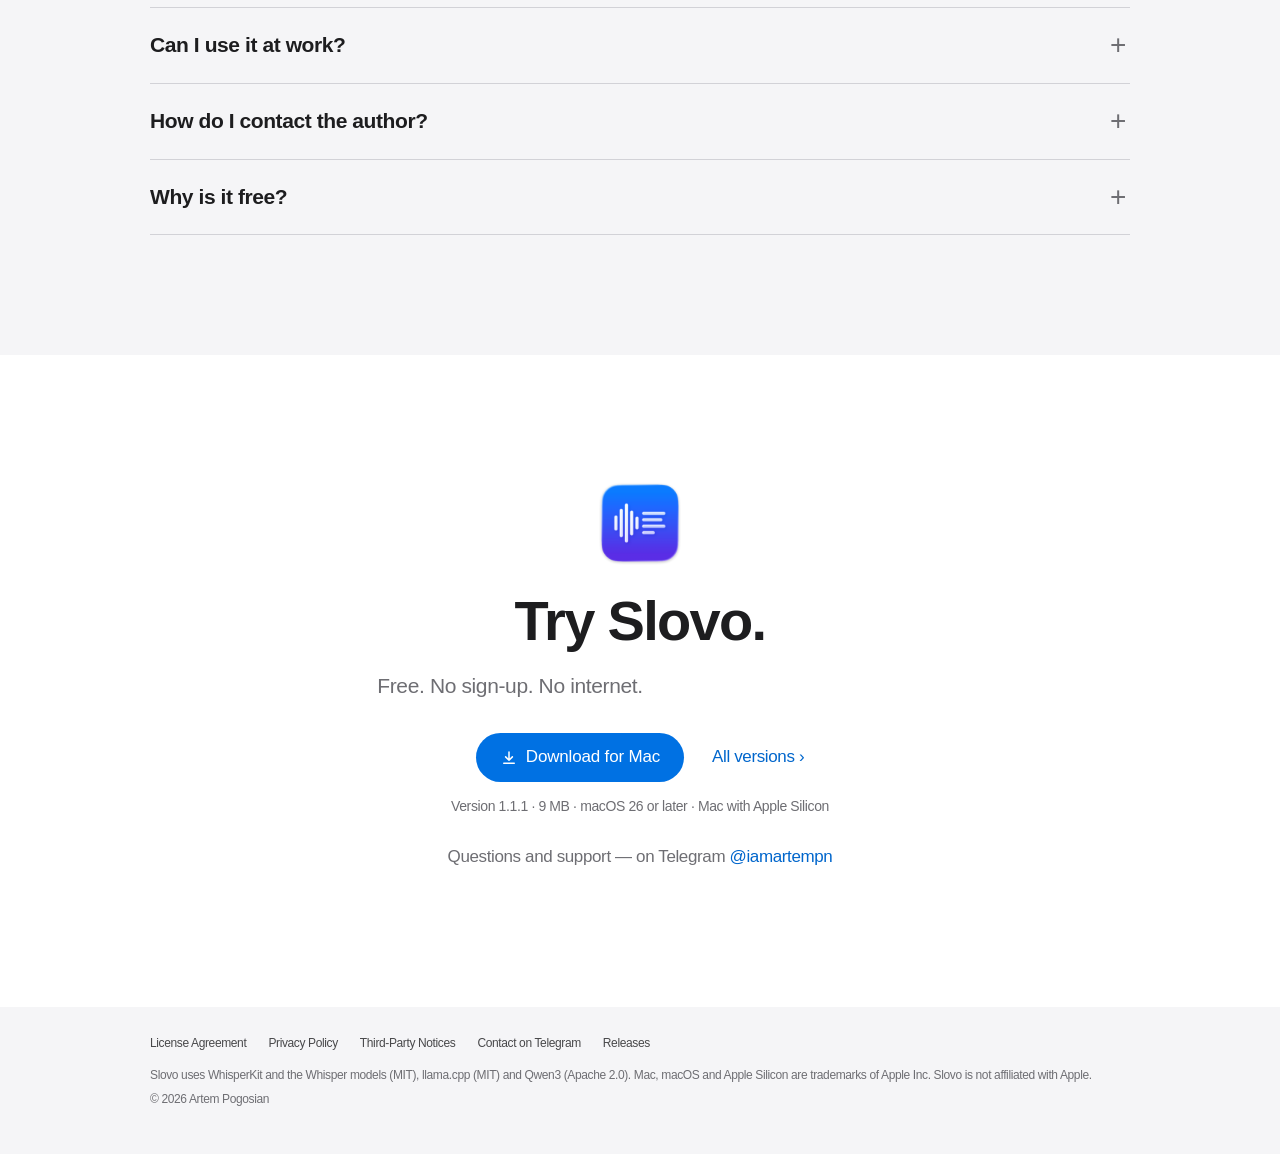
==== commit 362b1b9d: "Сайт 1.1.1: связь в Telegram, окно приватности целиком" ====
--- a/en/index.html
+++ b/en/index.html
@@ -34,7 +34,7 @@
     <p class="tagline">Speech to text. Right on your Mac.</p>
     <p class="lead">Transcribes meetings, lectures and interviews, and writes minutes and notes. Your recordings never leave your computer — neither audio nor text.</p>
     <div class="cta"><a class="btn" href="https://github.com/iamartempn/slovo/releases/latest/download/Slovo.dmg"><svg viewBox="0 0 24 24" fill="none" stroke="currentColor" stroke-width="2" stroke-linecap="round" stroke-linejoin="round"><path d="M12 4v11m0 0-4.5-4.5M12 15l4.5-4.5M5 19h14"/></svg>Download for Mac</a><a class="text-link" href="#features">See what it does</a></div>
-    <p class="meta">Version 1.1.0 · 9 MB · macOS 26 or later · Mac with Apple Silicon</p>
+    <p class="meta">Version 1.1.1 · 9 MB · macOS 26 or later · Mac with Apple Silicon</p>
     <div class="badges"><span class="badge"><svg viewBox="0 0 24 24" fill="none" stroke="currentColor" stroke-width="2" stroke-linecap="round" stroke-linejoin="round"><path d="M3 3l18 18M8.5 16.5a5 5 0 0 1 7 0M5 12.9a10 10 0 0 1 4.2-2.6M19 12.9a10 10 0 0 0-2.8-2M1.8 9.4a15 15 0 0 1 3.9-2.5M22.2 9.4A15 15 0 0 0 11 5.1M12 20h.01"/></svg>Works offline</span><span class="badge"><svg viewBox="0 0 24 24" fill="none" stroke="currentColor" stroke-width="2" stroke-linecap="round" stroke-linejoin="round"><circle cx="12" cy="8" r="4"/><path d="M4 21a8 8 0 0 1 16 0"/></svg>No sign-up</span><span class="badge"><svg viewBox="0 0 24 24" fill="none" stroke="currentColor" stroke-width="2" stroke-linecap="round" stroke-linejoin="round"><rect x="3" y="8" width="18" height="4" rx="1"/><path d="M12 8v13M19 12v7a2 2 0 0 1-2 2H7a2 2 0 0 1-2-2v-7M7.5 8a2.5 2.5 0 0 1 0-5C11 3 12 8 12 8s1-5 4.5-5a2.5 2.5 0 0 1 0 5"/></svg>Free</span></div>
   </div>
   <img class="shot" src="../img/reader-en-1280.webp" srcset="../img/reader-en-1280.webp 1280w, ../img/reader-en-2560.webp 2560w" sizes="(max-width: 1240px) 100vw, 1180px" width="2560" height="1680" alt="The Slovo window: a meeting transcript and minutes with timestamps" fetchpriority="high">
@@ -96,14 +96,14 @@
     <p class="eyebrow">Install</p>
     <h2>Three steps to your first transcript.</h2>
     <div class="steps"><div class="step reveal"><h3>Download</h3><p>Open Slovo.dmg and drag Slovo to your Applications folder.</p></div><div class="step reveal"><h3>Allow it to open</h3><p>On first launch macOS shows a warning — click Done. Then open System Settings → Privacy &amp; Security and click Open Anyway at the bottom.</p></div><div class="step reveal"><h3>Pick a model</h3><p>The app offers to download a speech model (about 650 MB). You only do this once.</p></div></div>
-    <p class="note">Why the warning: Slovo isn&#x27;t notarized by Apple yet — that requires a paid developer program. The app is signed with a developer certificate, and you allow it to open only once.</p>
+    <p class="note">Why the warning: Slovo isn&#x27;t notarized by Apple yet — that requires a paid developer program. You allow it to open only once; after that it opens like any other app.</p>
   </div>
 </section>
 
 <section class="alt" id="faq">
   <div class="wrap">
     <h2>Questions and answers</h2>
-    <div class="faq"><details><summary>Which Mac do I need?</summary><p>A Mac with Apple Silicon (M1 or later) running macOS 26 or later. For summaries, 8 GB of memory or more is recommended.</p></details><details><summary>Which languages are supported?</summary><p>The interface is in English and Russian. Slovo transcribes English and Russian speech; the recording language is set in the profile settings.</p></details><details><summary>How much space do the models take?</summary><p>The Accurate model is about 650 MB, the Fast one about 80 MB. The summary model is 2.5 GB, and you can skip it if you don&#x27;t need summaries. Models can be deleted anytime.</p></details><details><summary>Is nothing really sent anywhere?</summary><p>Nothing. The app goes online only to download models from Hugging Face, when you choose to. You can check by turning off the internet: once the models are downloaded, everything works the same.</p></details><details><summary>Which file formats work?</summary><p>Audio and video that macOS can read: m4a, mp3, wav, aiff, flac, mp4, mov, 3gp and more. macOS can&#x27;t read Ogg Vorbis and WebM.</p></details><details><summary>Can I use it at work?</summary><p>Yes, the license allows use for any purpose, including commercial. Before recording a conversation, make sure it&#x27;s allowed and the participants agree.</p></details><details><summary>Why is it free?</summary><p>Because that&#x27;s the idea. If the app saves you time, you can support it with a donation — but it&#x27;s voluntary, and nothing is locked without one.</p></details></div>
+    <div class="faq"><details><summary>Which Mac do I need?</summary><p>A Mac with Apple Silicon (M1 or later) running macOS 26 or later. For summaries, 8 GB of memory or more is recommended.</p></details><details><summary>Which languages are supported?</summary><p>The interface is in English and Russian. Slovo transcribes English and Russian speech; the recording language is set in the profile settings.</p></details><details><summary>How much space do the models take?</summary><p>The Accurate model is about 650 MB, the Fast one about 80 MB. The summary model is 2.5 GB, and you can skip it if you don&#x27;t need summaries. Models can be deleted anytime.</p></details><details><summary>Is nothing really sent anywhere?</summary><p>Nothing. The app goes online only to download models from Hugging Face, when you choose to. You can check by turning off the internet: once the models are downloaded, everything works the same.</p></details><details><summary>Which file formats work?</summary><p>Audio and video that macOS can read: m4a, mp3, wav, aiff, flac, mp4, mov, 3gp and more. macOS can&#x27;t read Ogg Vorbis and WebM.</p></details><details><summary>Can I use it at work?</summary><p>Yes, the license allows use for any purpose, including commercial. Before recording a conversation, make sure it&#x27;s allowed and the participants agree.</p></details><details><summary>How do I contact the author?</summary><p>Message @iamartempn on Telegram — questions, bug reports and suggestions all go there.</p></details><details><summary>Why is it free?</summary><p>Because that&#x27;s the idea. If the app saves you time, you can support it with a donation — but it&#x27;s voluntary, and nothing is locked without one.</p></details></div>
   </div>
 </section>
 
@@ -113,13 +113,14 @@
     <h2>Try Slovo.</h2>
     <p class="section-lead">Free. No sign-up. No internet.</p>
     <div class="cta"><a class="btn" href="https://github.com/iamartempn/slovo/releases/latest/download/Slovo.dmg"><svg viewBox="0 0 24 24" fill="none" stroke="currentColor" stroke-width="2" stroke-linecap="round" stroke-linejoin="round"><path d="M12 4v11m0 0-4.5-4.5M12 15l4.5-4.5M5 19h14"/></svg>Download for Mac</a><a class="text-link" href="https://github.com/iamartempn/slovo/releases">All versions</a></div>
-    <p class="meta">Version 1.1.0 · 9 MB · macOS 26 or later · Mac with Apple Silicon</p>
+    <p class="meta">Version 1.1.1 · 9 MB · macOS 26 or later · Mac with Apple Silicon</p>
+    <p class="support">Questions and support — on Telegram <a href="https://t.me/iamartempn">@iamartempn</a></p>
   </div>
 </section>
 </main>
 
 <footer><div class="wrap">
-  <div class="links"><a href="license.html">License Agreement</a><a href="privacy.html">Privacy Policy</a><a href="../third-party.txt">Third-Party Notices</a><a href="https://github.com/iamartempn/slovo/issues">Report a bug</a><a href="https://github.com/iamartempn/slovo/releases">Releases</a></div>
+  <div class="links"><a href="license.html">License Agreement</a><a href="privacy.html">Privacy Policy</a><a href="../third-party.txt">Third-Party Notices</a><a href="https://t.me/iamartempn">Contact on Telegram</a><a href="https://github.com/iamartempn/slovo/releases">Releases</a></div>
   <p>Slovo uses WhisperKit and the Whisper models (MIT), llama.cpp (MIT) and Qwen3 (Apache 2.0). Mac, macOS and Apple Silicon are trademarks of Apple Inc. Slovo is not affiliated with Apple.</p>
   <p>© 2026 Artem Pogosian</p>
 </div></footer>
--- a/style.css
+++ b/style.css
@@ -216,6 +216,7 @@
 
 /* ---------- скачивание внизу ---------- */
 .final { text-align: center; }
+.final .support { margin-top: 28px; font-size: 17px; color: var(--muted); }
 .final .icon { width: 96px; height: 96px; margin: 0 auto 20px; }
 
 /* ---------- подвал ---------- */
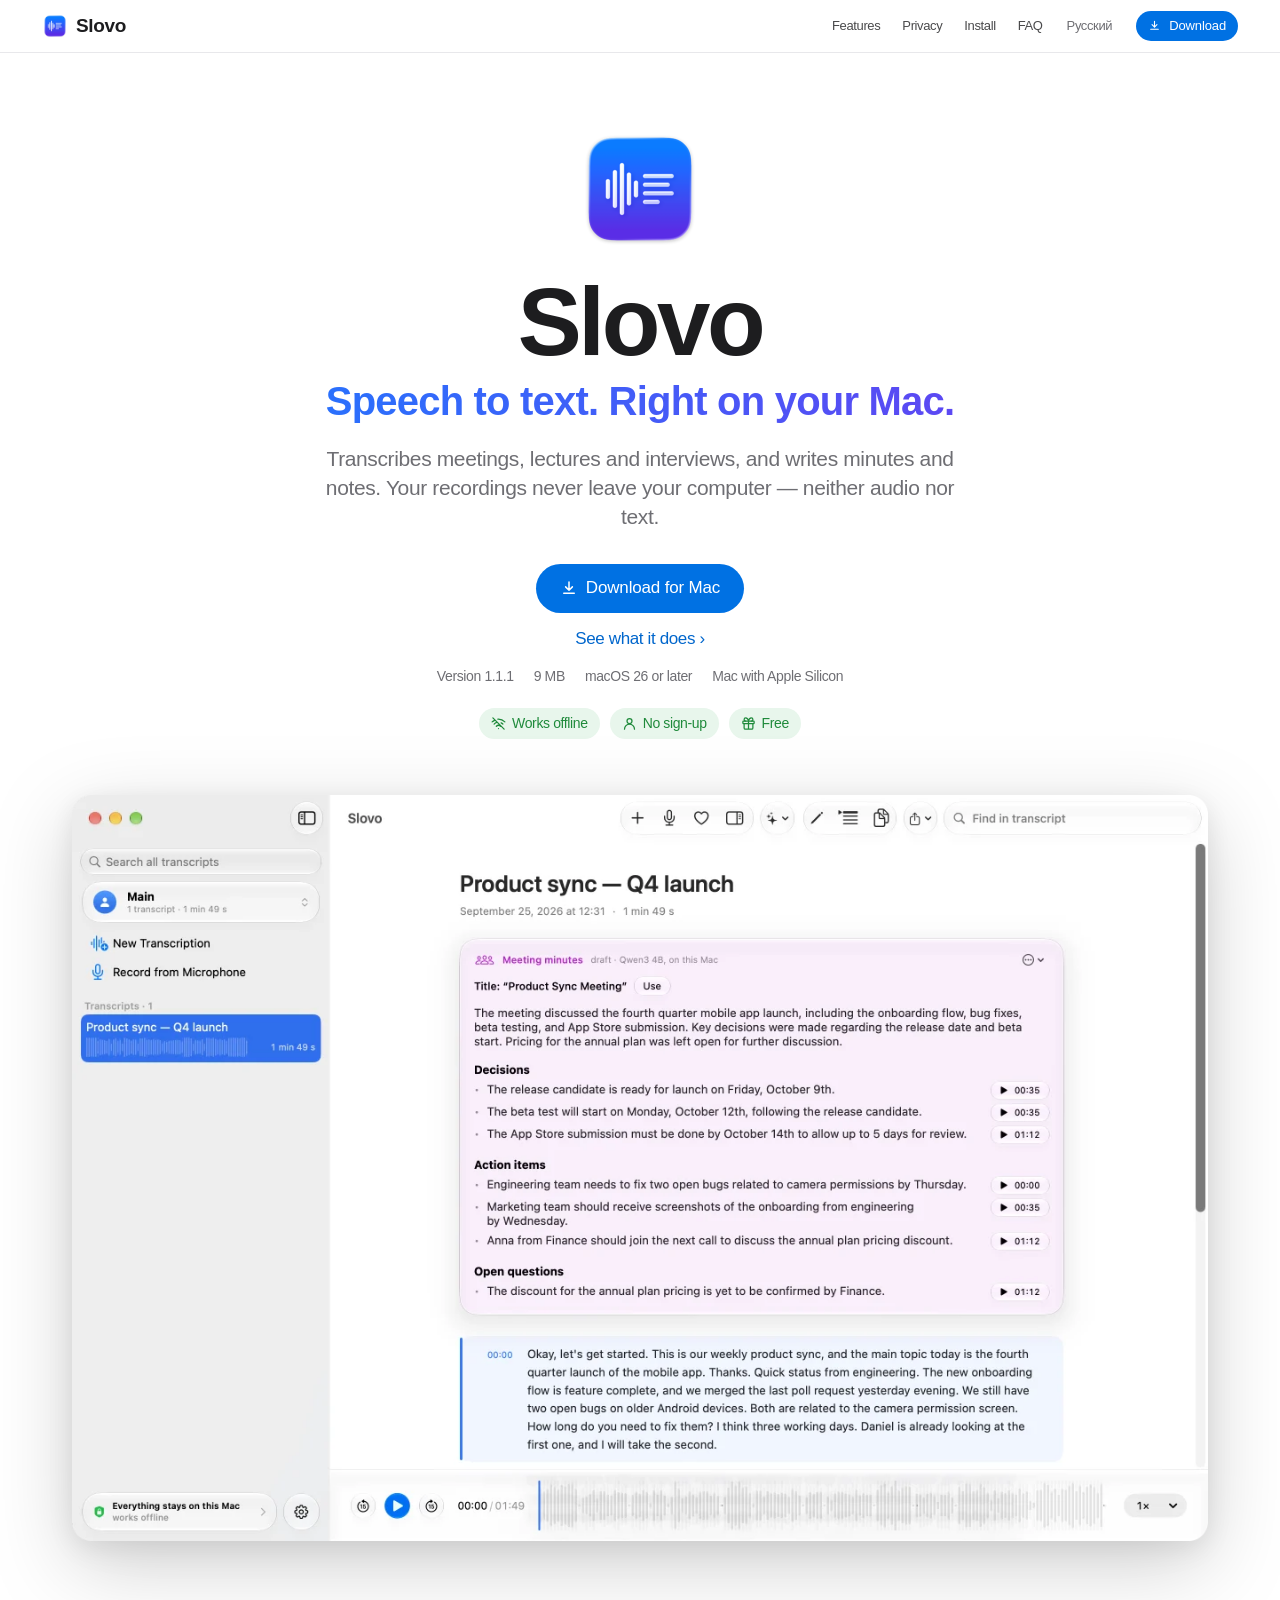
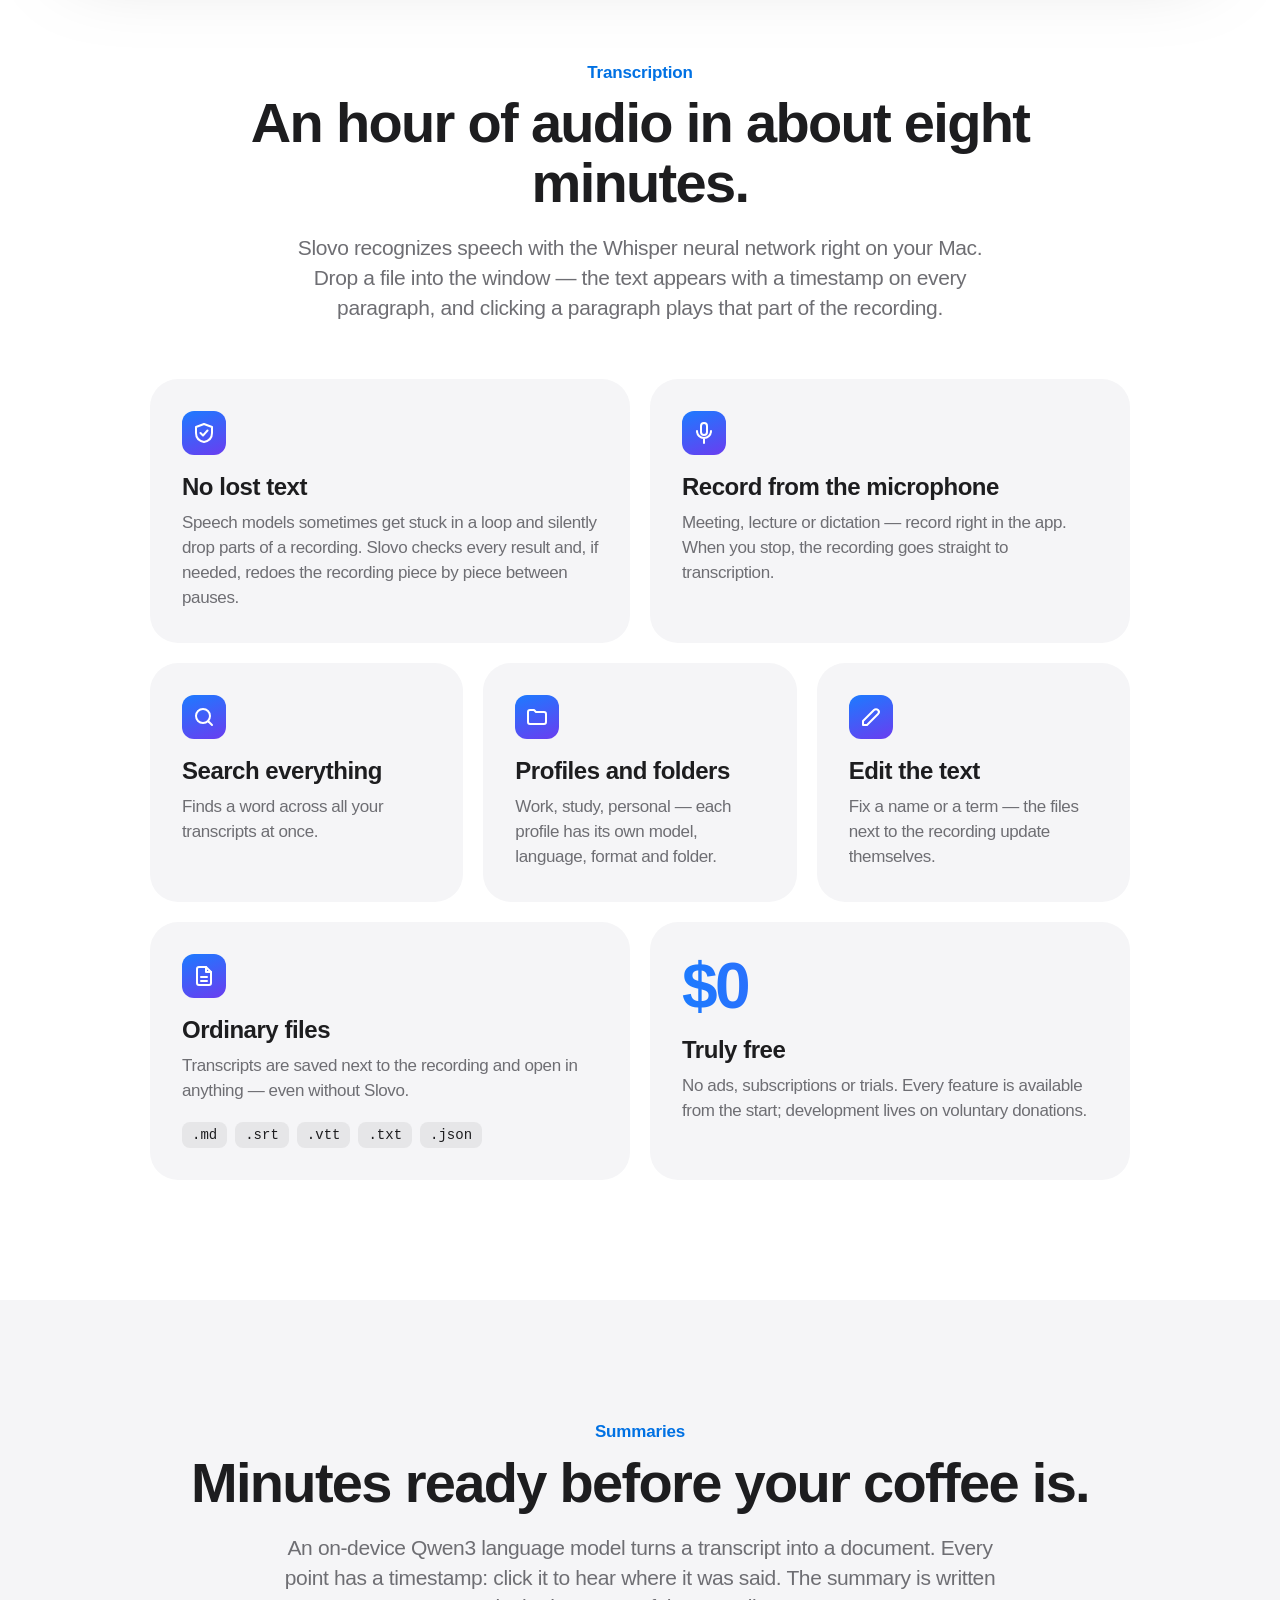
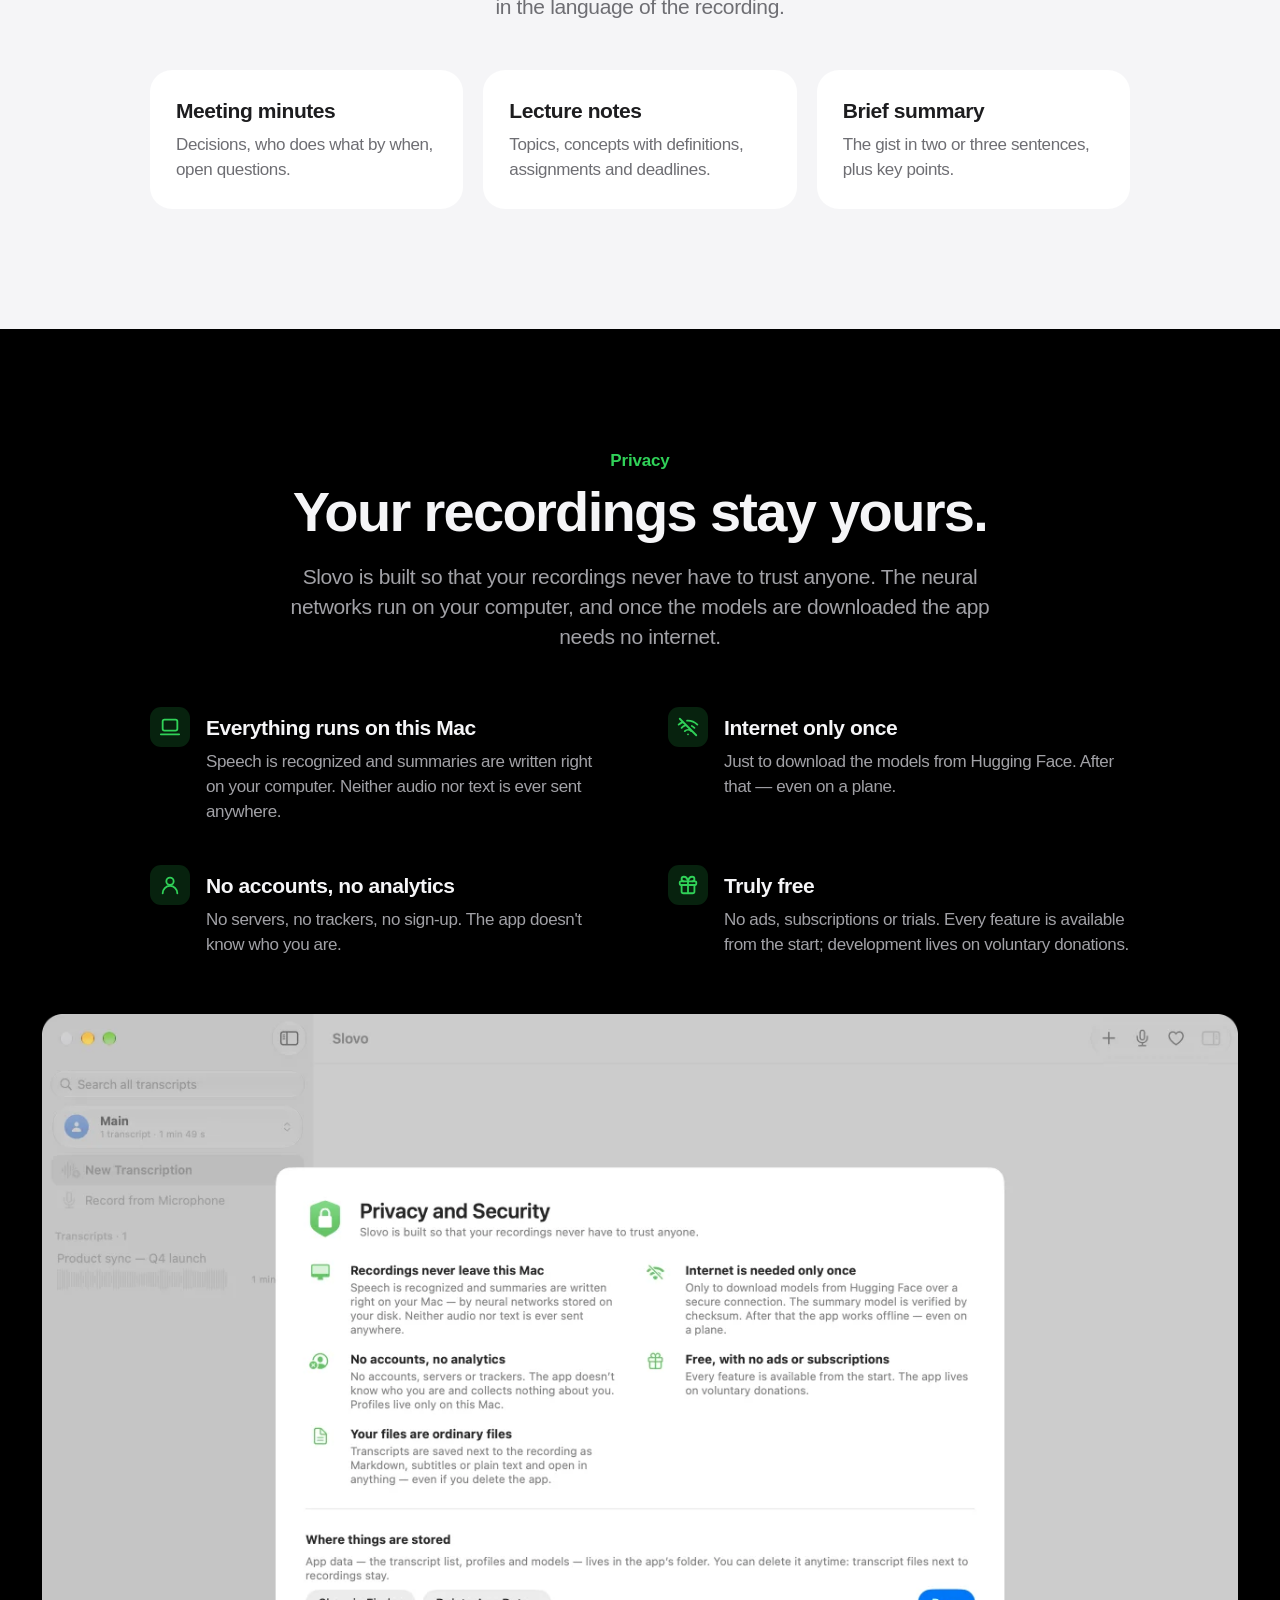
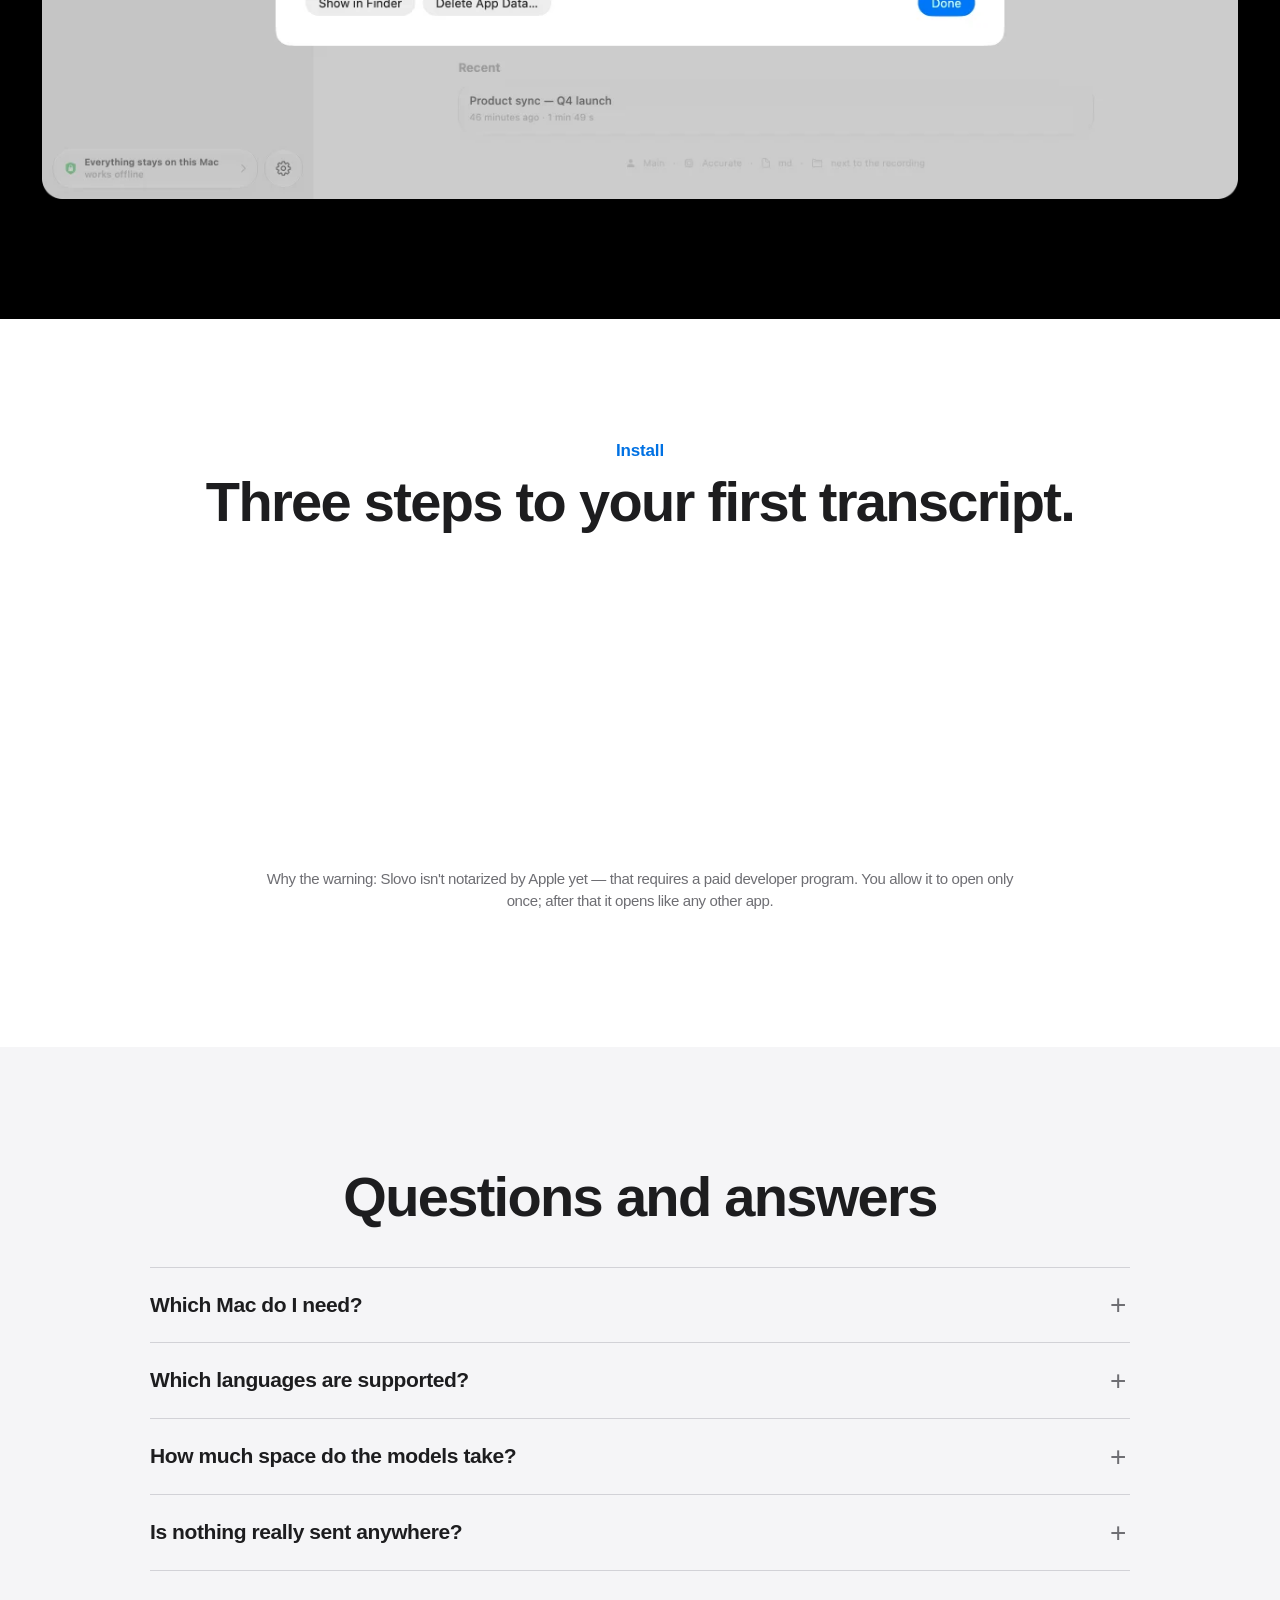
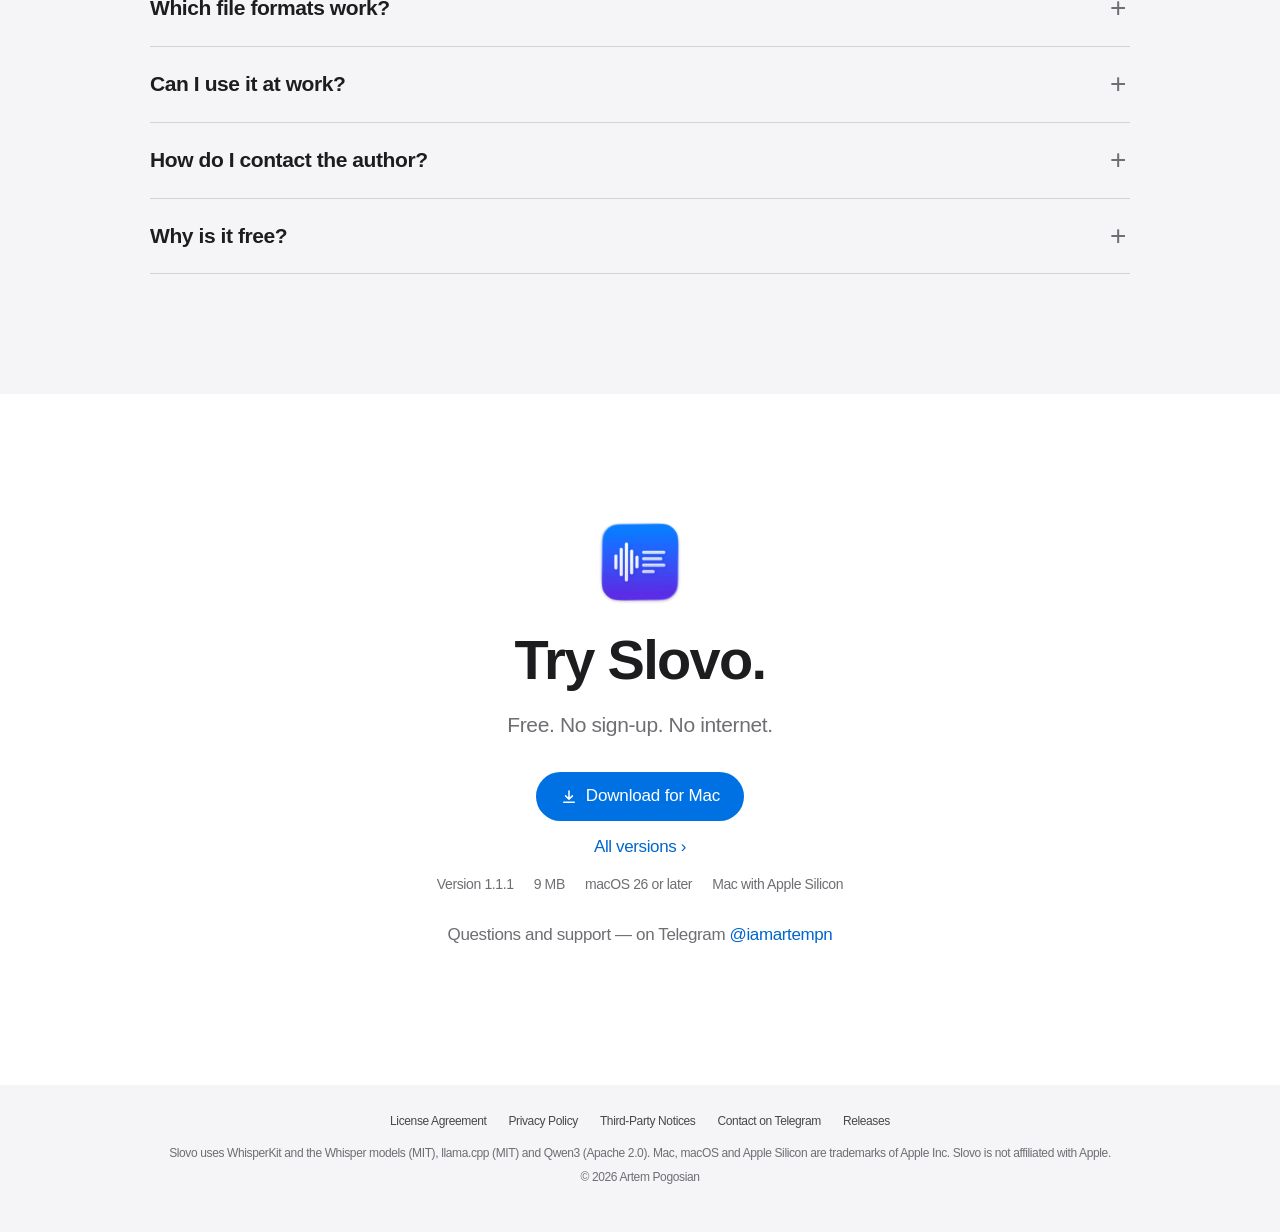
==== commit ef231726: "Сайт: элементы по центру, без точек-разделителей" ====
--- a/en/index.html
+++ b/en/index.html
@@ -34,14 +34,14 @@
     <p class="tagline">Speech to text. Right on your Mac.</p>
     <p class="lead">Transcribes meetings, lectures and interviews, and writes minutes and notes. Your recordings never leave your computer — neither audio nor text.</p>
     <div class="cta"><a class="btn" href="https://github.com/iamartempn/slovo/releases/latest/download/Slovo.dmg"><svg viewBox="0 0 24 24" fill="none" stroke="currentColor" stroke-width="2" stroke-linecap="round" stroke-linejoin="round"><path d="M12 4v11m0 0-4.5-4.5M12 15l4.5-4.5M5 19h14"/></svg>Download for Mac</a><a class="text-link" href="#features">See what it does</a></div>
-    <p class="meta">Version 1.1.1 · 9 MB · macOS 26 or later · Mac with Apple Silicon</p>
+    <p class="meta"><span>Version 1.1.1</span><span>9 MB</span><span>macOS 26 or later</span><span>Mac with Apple Silicon</span></p>
     <div class="badges"><span class="badge"><svg viewBox="0 0 24 24" fill="none" stroke="currentColor" stroke-width="2" stroke-linecap="round" stroke-linejoin="round"><path d="M3 3l18 18M8.5 16.5a5 5 0 0 1 7 0M5 12.9a10 10 0 0 1 4.2-2.6M19 12.9a10 10 0 0 0-2.8-2M1.8 9.4a15 15 0 0 1 3.9-2.5M22.2 9.4A15 15 0 0 0 11 5.1M12 20h.01"/></svg>Works offline</span><span class="badge"><svg viewBox="0 0 24 24" fill="none" stroke="currentColor" stroke-width="2" stroke-linecap="round" stroke-linejoin="round"><circle cx="12" cy="8" r="4"/><path d="M4 21a8 8 0 0 1 16 0"/></svg>No sign-up</span><span class="badge"><svg viewBox="0 0 24 24" fill="none" stroke="currentColor" stroke-width="2" stroke-linecap="round" stroke-linejoin="round"><rect x="3" y="8" width="18" height="4" rx="1"/><path d="M12 8v13M19 12v7a2 2 0 0 1-2 2H7a2 2 0 0 1-2-2v-7M7.5 8a2.5 2.5 0 0 1 0-5C11 3 12 8 12 8s1-5 4.5-5a2.5 2.5 0 0 1 0 5"/></svg>Free</span></div>
   </div>
   <img class="shot" src="../img/reader-en-1280.webp" srcset="../img/reader-en-1280.webp 1280w, ../img/reader-en-2560.webp 2560w" sizes="(max-width: 1240px) 100vw, 1180px" width="2560" height="1680" alt="The Slovo window: a meeting transcript and minutes with timestamps" fetchpriority="high">
 </header>
 
 <section id="features">
-  <div class="wrap">
+  <div class="wrap center">
     <p class="eyebrow">Transcription</p>
     <h2>An hour of audio in about eight minutes.</h2>
     <p class="section-lead">Slovo recognizes speech with the Whisper neural network right on your Mac. Drop a file into the window — the text appears with a timestamp on every paragraph, and clicking a paragraph plays that part of the recording.</p>
@@ -65,7 +65,7 @@
 </section>
 
 <section class="alt" id="summary">
-  <div class="wrap">
+  <div class="wrap center">
     <p class="eyebrow">Summaries</p>
     <h2>Minutes ready before your coffee is.</h2>
     <p class="section-lead">An on-device Qwen3 language model turns a transcript into a document. Every point has a timestamp: click it to hear where it was said. The summary is written in the language of the recording.</p>
@@ -74,7 +74,7 @@
 </section>
 
 <section class="dark" id="privacy">
-  <div class="wrap">
+  <div class="wrap center">
     <p class="eyebrow">Privacy</p>
     <h2>Your recordings stay yours.</h2>
     <p class="section-lead">Slovo is built so that your recordings never have to trust anyone. The neural networks run on your computer, and once the models are downloaded the app needs no internet.</p>
@@ -92,7 +92,7 @@
 </section>
 
 <section id="install">
-  <div class="wrap">
+  <div class="wrap center">
     <p class="eyebrow">Install</p>
     <h2>Three steps to your first transcript.</h2>
     <div class="steps"><div class="step reveal"><h3>Download</h3><p>Open Slovo.dmg and drag Slovo to your Applications folder.</p></div><div class="step reveal"><h3>Allow it to open</h3><p>On first launch macOS shows a warning — click Done. Then open System Settings → Privacy &amp; Security and click Open Anyway at the bottom.</p></div><div class="step reveal"><h3>Pick a model</h3><p>The app offers to download a speech model (about 650 MB). You only do this once.</p></div></div>
@@ -101,7 +101,7 @@
 </section>
 
 <section class="alt" id="faq">
-  <div class="wrap">
+  <div class="wrap center">
     <h2>Questions and answers</h2>
     <div class="faq"><details><summary>Which Mac do I need?</summary><p>A Mac with Apple Silicon (M1 or later) running macOS 26 or later. For summaries, 8 GB of memory or more is recommended.</p></details><details><summary>Which languages are supported?</summary><p>The interface is in English and Russian. Slovo transcribes English and Russian speech; the recording language is set in the profile settings.</p></details><details><summary>How much space do the models take?</summary><p>The Accurate model is about 650 MB, the Fast one about 80 MB. The summary model is 2.5 GB, and you can skip it if you don&#x27;t need summaries. Models can be deleted anytime.</p></details><details><summary>Is nothing really sent anywhere?</summary><p>Nothing. The app goes online only to download models from Hugging Face, when you choose to. You can check by turning off the internet: once the models are downloaded, everything works the same.</p></details><details><summary>Which file formats work?</summary><p>Audio and video that macOS can read: m4a, mp3, wav, aiff, flac, mp4, mov, 3gp and more. macOS can&#x27;t read Ogg Vorbis and WebM.</p></details><details><summary>Can I use it at work?</summary><p>Yes, the license allows use for any purpose, including commercial. Before recording a conversation, make sure it&#x27;s allowed and the participants agree.</p></details><details><summary>How do I contact the author?</summary><p>Message @iamartempn on Telegram — questions, bug reports and suggestions all go there.</p></details><details><summary>Why is it free?</summary><p>Because that&#x27;s the idea. If the app saves you time, you can support it with a donation — but it&#x27;s voluntary, and nothing is locked without one.</p></details></div>
   </div>
@@ -113,7 +113,7 @@
     <h2>Try Slovo.</h2>
     <p class="section-lead">Free. No sign-up. No internet.</p>
     <div class="cta"><a class="btn" href="https://github.com/iamartempn/slovo/releases/latest/download/Slovo.dmg"><svg viewBox="0 0 24 24" fill="none" stroke="currentColor" stroke-width="2" stroke-linecap="round" stroke-linejoin="round"><path d="M12 4v11m0 0-4.5-4.5M12 15l4.5-4.5M5 19h14"/></svg>Download for Mac</a><a class="text-link" href="https://github.com/iamartempn/slovo/releases">All versions</a></div>
-    <p class="meta">Version 1.1.1 · 9 MB · macOS 26 or later · Mac with Apple Silicon</p>
+    <p class="meta"><span>Version 1.1.1</span><span>9 MB</span><span>macOS 26 or later</span><span>Mac with Apple Silicon</span></p>
     <p class="support">Questions and support — on Telegram <a href="https://t.me/iamartempn">@iamartempn</a></p>
   </div>
 </section>
--- a/style.css
+++ b/style.css
@@ -109,8 +109,11 @@
   max-width: 640px; margin: 20px auto 0; font-size: clamp(19px, 2.2vw, 21px);
   line-height: 1.4; color: var(--muted);
 }
-.cta { display: flex; justify-content: center; align-items: center; gap: 28px; margin-top: 32px; flex-wrap: wrap; }
-.meta { margin-top: 14px; font-size: 14px; color: var(--muted); }
+/* Кнопка одна по центру, второстепенная ссылка — под ней: пара в строку сдвигала
+   кнопку левее оси страницы. */
+.cta { display: flex; flex-direction: column; align-items: center; gap: 14px; margin-top: 32px; }
+.meta { margin-top: 14px; font-size: 14px; color: var(--muted);
+        display: flex; justify-content: center; flex-wrap: wrap; gap: 4px 20px; }
 .badges { display: flex; justify-content: center; gap: 10px; flex-wrap: wrap; margin-top: 22px; }
 .badge {
   display: inline-flex; align-items: center; gap: 6px;
@@ -140,6 +143,9 @@
 }
 .center { text-align: center; }
 .center .section-lead { margin-left: auto; margin-right: auto; }
+/* Внутри центрированных разделов карточки, пункты и вопросы читаются слева направо. */
+.center .grid, .center .modes, .center .points, .center .steps, .center .faq { text-align: left; }
+.center .note { margin-left: auto; margin-right: auto; }
 
 /* ---------- сетка карточек ---------- */
 .grid { display: grid; grid-template-columns: repeat(6, 1fr); gap: 20px; margin-top: 56px; }
@@ -216,12 +222,13 @@
 
 /* ---------- скачивание внизу ---------- */
 .final { text-align: center; }
+.final .section-lead { margin-left: auto; margin-right: auto; }
 .final .support { margin-top: 28px; font-size: 17px; color: var(--muted); }
 .final .icon { width: 96px; height: 96px; margin: 0 auto 20px; }
 
 /* ---------- подвал ---------- */
-footer { background: var(--bg-alt); color: var(--muted); font-size: 12px; padding: 28px 0 40px; }
-footer .links { display: flex; gap: 8px 22px; flex-wrap: wrap; margin-bottom: 14px; }
+footer { background: var(--bg-alt); color: var(--muted); font-size: 12px; padding: 28px 0 40px; text-align: center; }
+footer .links { display: flex; justify-content: center; gap: 8px 22px; flex-wrap: wrap; margin-bottom: 14px; }
 footer a { color: var(--fg); opacity: .8; }
 footer p { margin: 6px 0; line-height: 1.5; }
 
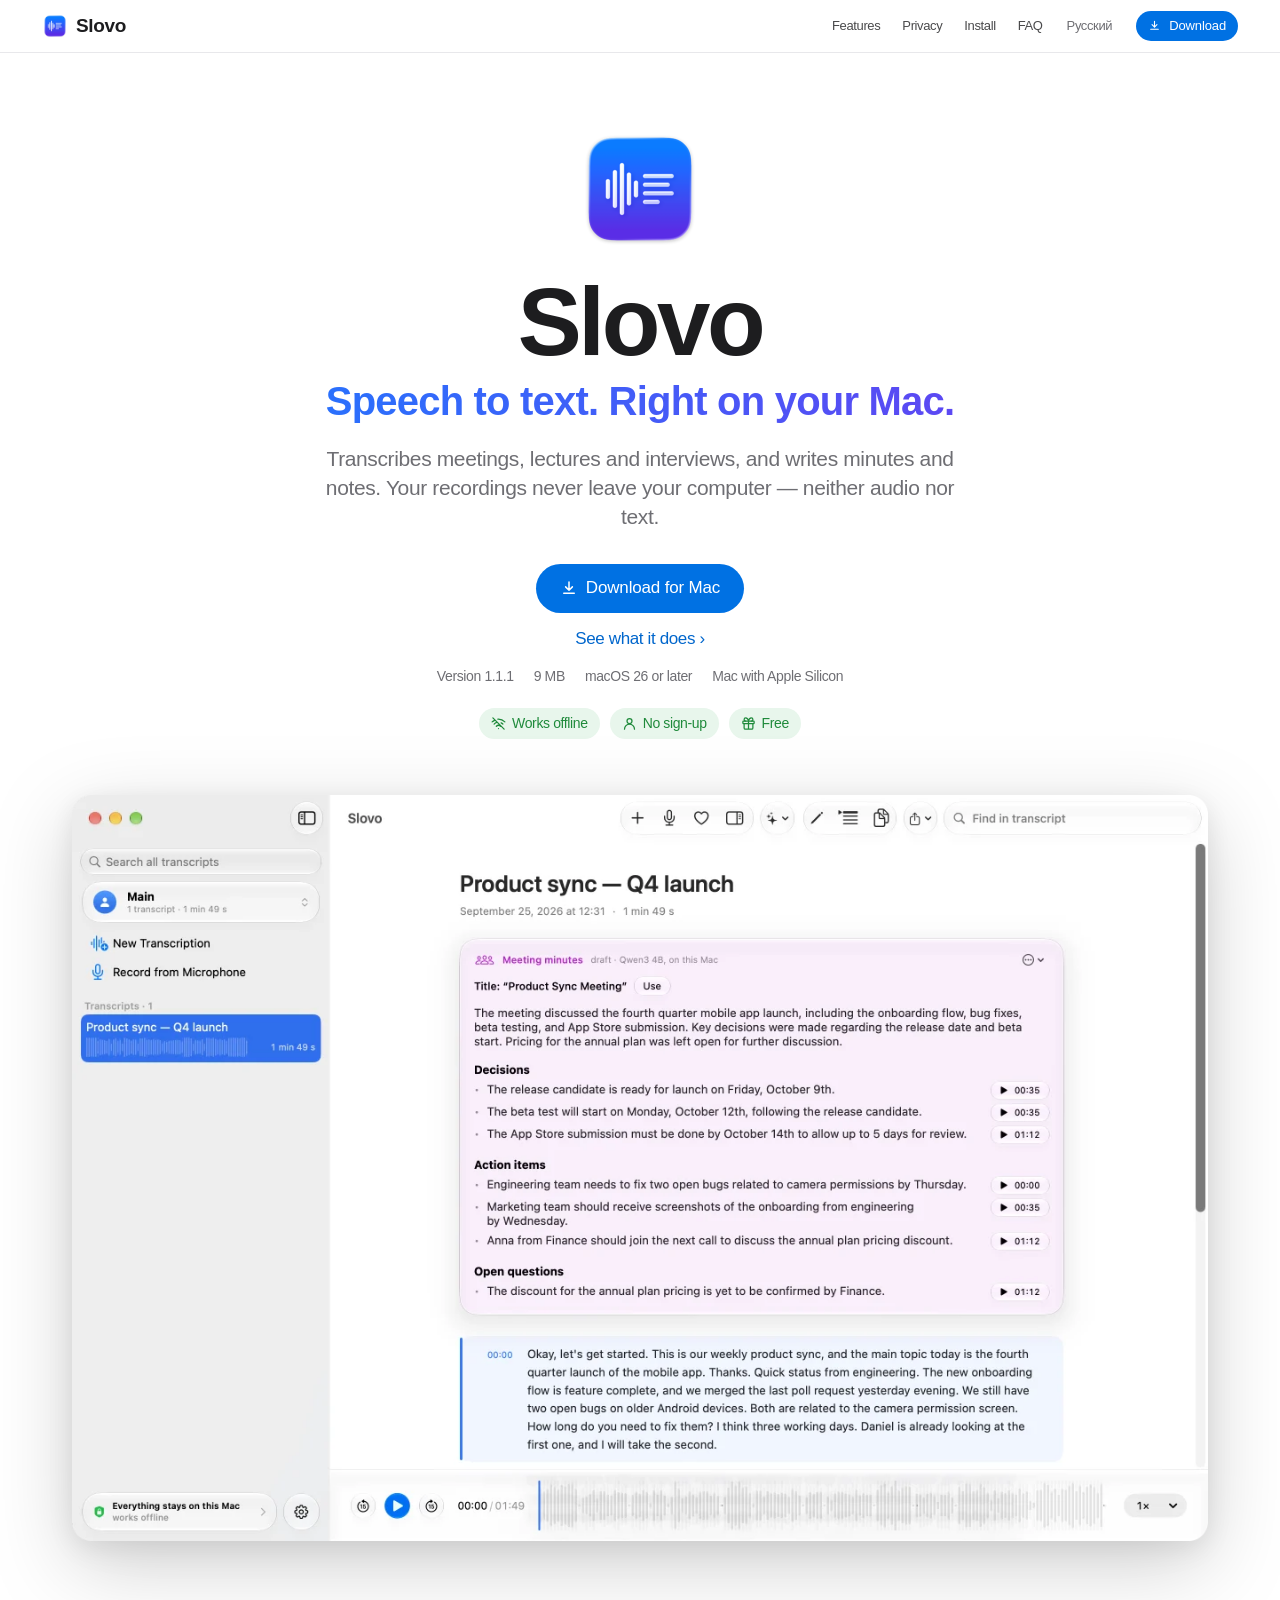
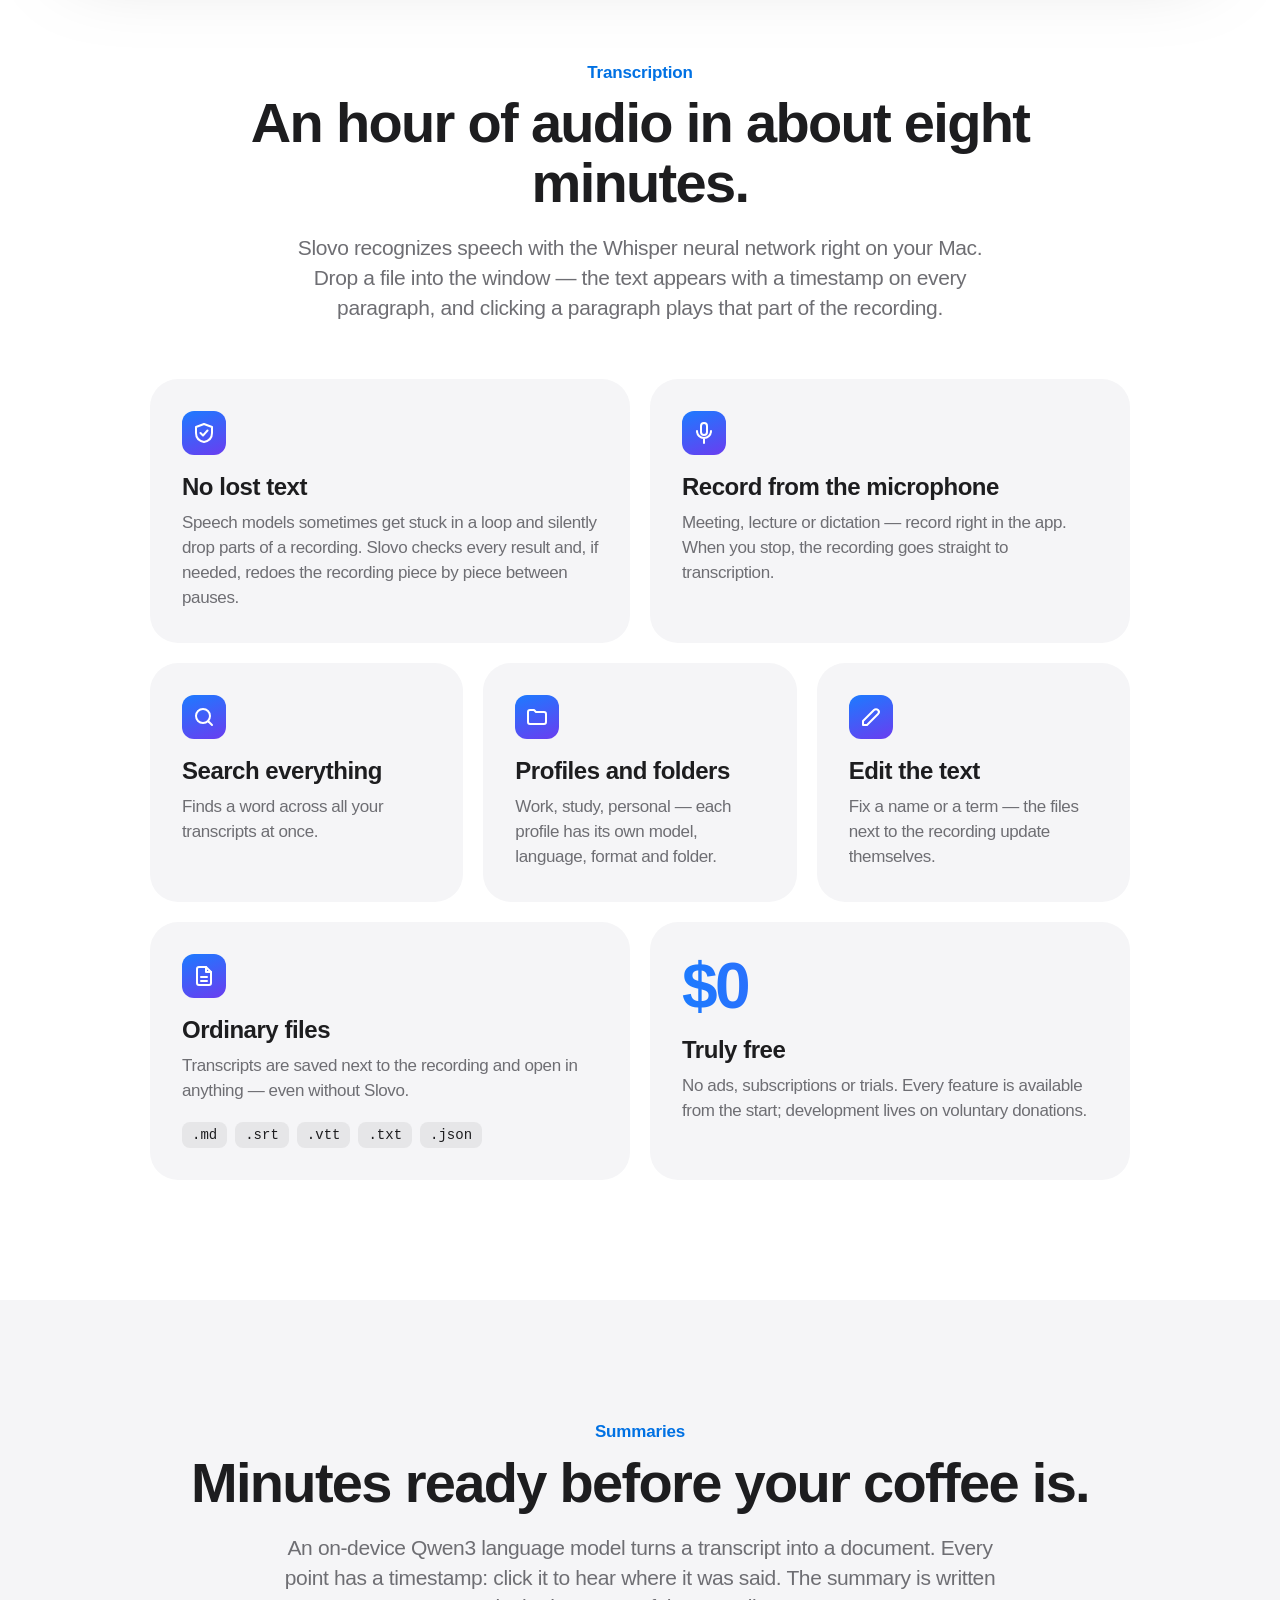
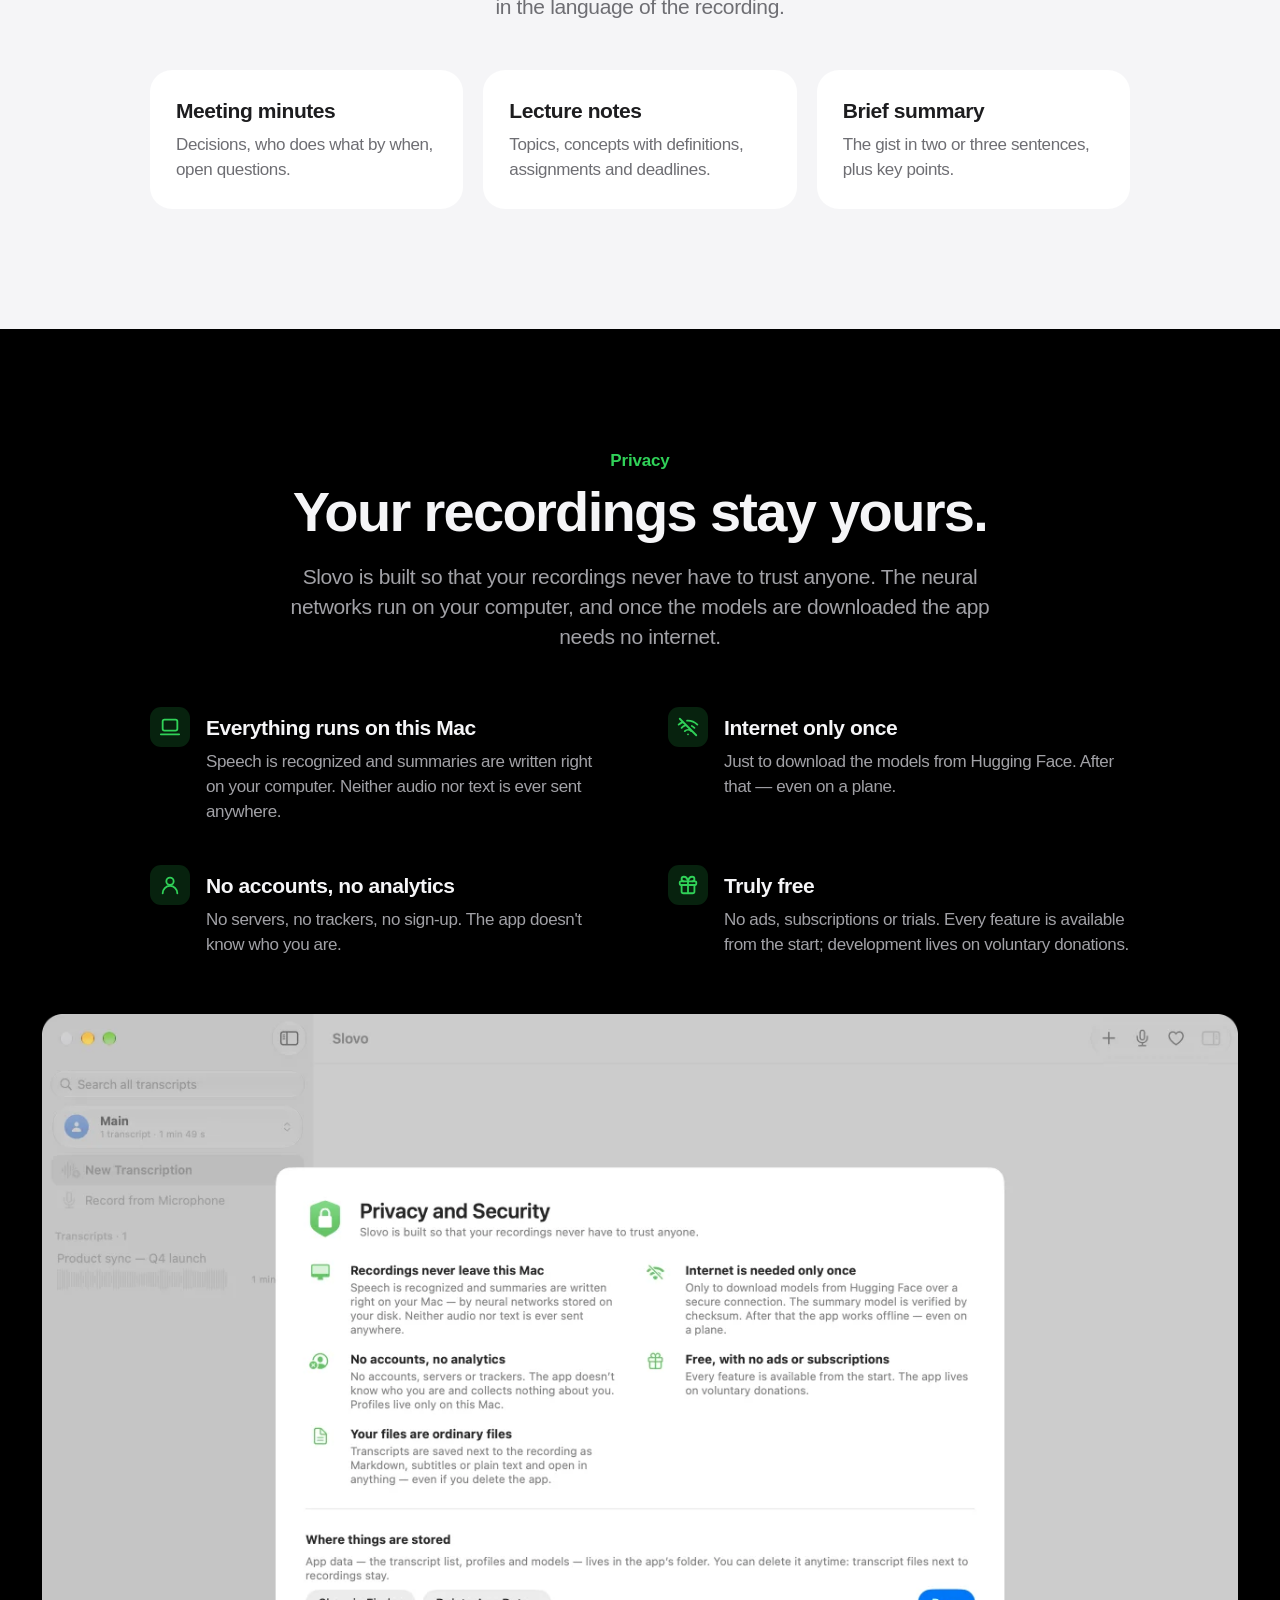
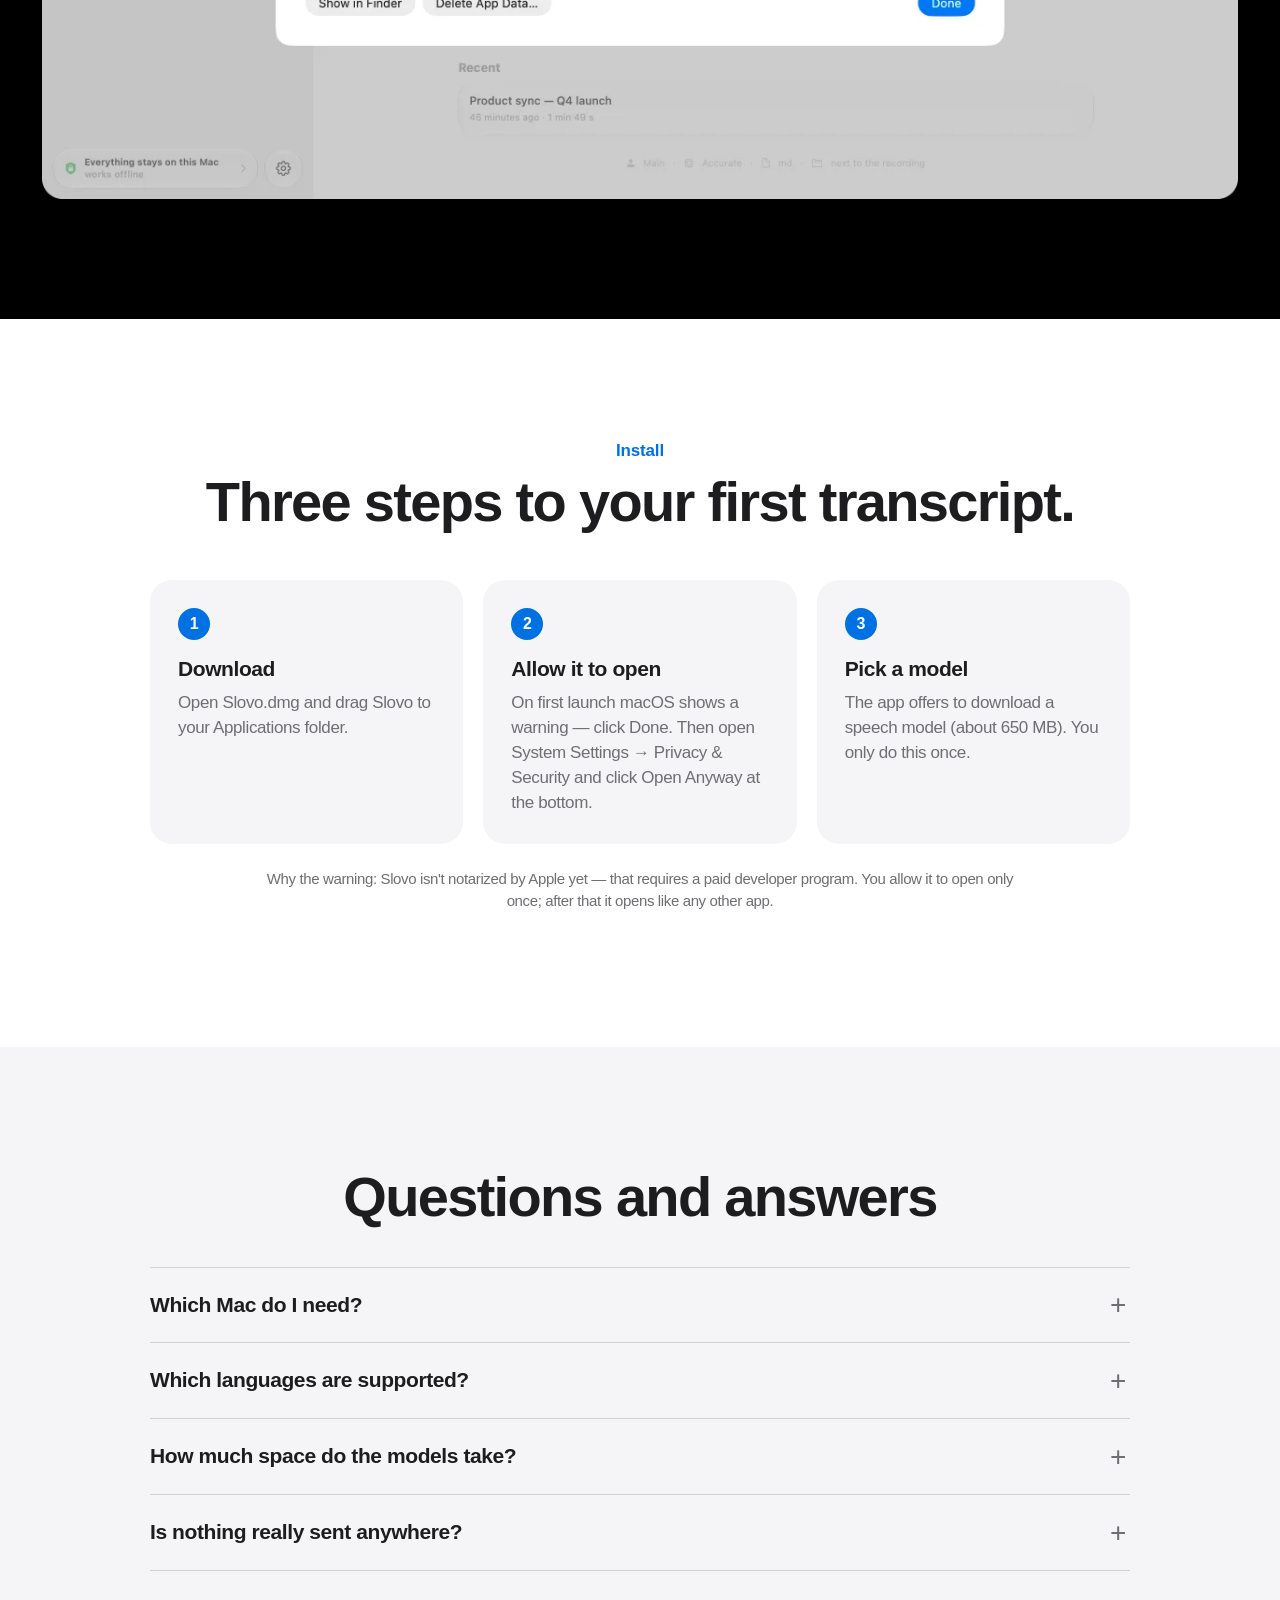
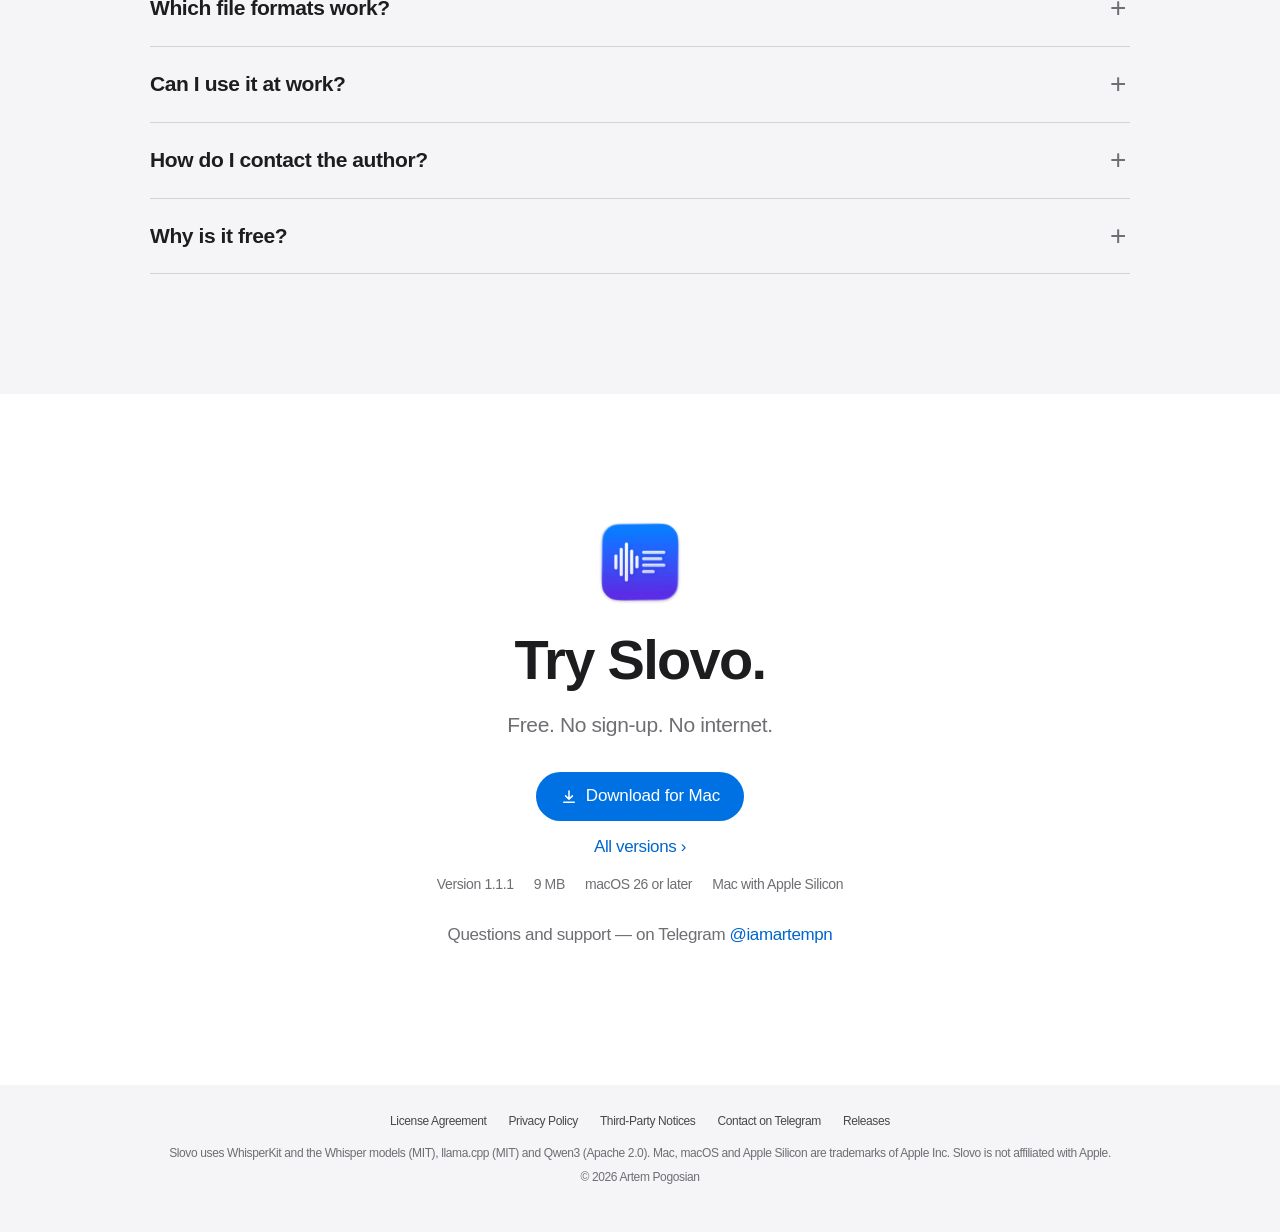
==== commit 378ddd33: "Сайт: метка версии у стилей, пробелы между сведениями о версии" ====
--- a/en/index.html
+++ b/en/index.html
@@ -16,7 +16,7 @@
 <meta property="og:image" content="https://iamartempn.github.io/slovo/img/reader-en-1280.webp">
 <link rel="icon" type="image/png" href="../img/icon-64.png">
 <link rel="apple-touch-icon" href="../img/apple-touch-icon.png">
-<link rel="stylesheet" href="../style.css">
+<link rel="stylesheet" href="../style.css?v=9b523e9f86">
 </head>
 <body>
 <nav class="nav"><div class="wide">
@@ -34,7 +34,7 @@
     <p class="tagline">Speech to text. Right on your Mac.</p>
     <p class="lead">Transcribes meetings, lectures and interviews, and writes minutes and notes. Your recordings never leave your computer — neither audio nor text.</p>
     <div class="cta"><a class="btn" href="https://github.com/iamartempn/slovo/releases/latest/download/Slovo.dmg"><svg viewBox="0 0 24 24" fill="none" stroke="currentColor" stroke-width="2" stroke-linecap="round" stroke-linejoin="round"><path d="M12 4v11m0 0-4.5-4.5M12 15l4.5-4.5M5 19h14"/></svg>Download for Mac</a><a class="text-link" href="#features">See what it does</a></div>
-    <p class="meta"><span>Version 1.1.1</span><span>9 MB</span><span>macOS 26 or later</span><span>Mac with Apple Silicon</span></p>
+    <p class="meta"><span>Version 1.1.1</span> <span>9 MB</span> <span>macOS 26 or later</span> <span>Mac with Apple Silicon</span></p>
     <div class="badges"><span class="badge"><svg viewBox="0 0 24 24" fill="none" stroke="currentColor" stroke-width="2" stroke-linecap="round" stroke-linejoin="round"><path d="M3 3l18 18M8.5 16.5a5 5 0 0 1 7 0M5 12.9a10 10 0 0 1 4.2-2.6M19 12.9a10 10 0 0 0-2.8-2M1.8 9.4a15 15 0 0 1 3.9-2.5M22.2 9.4A15 15 0 0 0 11 5.1M12 20h.01"/></svg>Works offline</span><span class="badge"><svg viewBox="0 0 24 24" fill="none" stroke="currentColor" stroke-width="2" stroke-linecap="round" stroke-linejoin="round"><circle cx="12" cy="8" r="4"/><path d="M4 21a8 8 0 0 1 16 0"/></svg>No sign-up</span><span class="badge"><svg viewBox="0 0 24 24" fill="none" stroke="currentColor" stroke-width="2" stroke-linecap="round" stroke-linejoin="round"><rect x="3" y="8" width="18" height="4" rx="1"/><path d="M12 8v13M19 12v7a2 2 0 0 1-2 2H7a2 2 0 0 1-2-2v-7M7.5 8a2.5 2.5 0 0 1 0-5C11 3 12 8 12 8s1-5 4.5-5a2.5 2.5 0 0 1 0 5"/></svg>Free</span></div>
   </div>
   <img class="shot" src="../img/reader-en-1280.webp" srcset="../img/reader-en-1280.webp 1280w, ../img/reader-en-2560.webp 2560w" sizes="(max-width: 1240px) 100vw, 1180px" width="2560" height="1680" alt="The Slovo window: a meeting transcript and minutes with timestamps" fetchpriority="high">
@@ -113,7 +113,7 @@
     <h2>Try Slovo.</h2>
     <p class="section-lead">Free. No sign-up. No internet.</p>
     <div class="cta"><a class="btn" href="https://github.com/iamartempn/slovo/releases/latest/download/Slovo.dmg"><svg viewBox="0 0 24 24" fill="none" stroke="currentColor" stroke-width="2" stroke-linecap="round" stroke-linejoin="round"><path d="M12 4v11m0 0-4.5-4.5M12 15l4.5-4.5M5 19h14"/></svg>Download for Mac</a><a class="text-link" href="https://github.com/iamartempn/slovo/releases">All versions</a></div>
-    <p class="meta"><span>Version 1.1.1</span><span>9 MB</span><span>macOS 26 or later</span><span>Mac with Apple Silicon</span></p>
+    <p class="meta"><span>Version 1.1.1</span> <span>9 MB</span> <span>macOS 26 or later</span> <span>Mac with Apple Silicon</span></p>
     <p class="support">Questions and support — on Telegram <a href="https://t.me/iamartempn">@iamartempn</a></p>
   </div>
 </section>
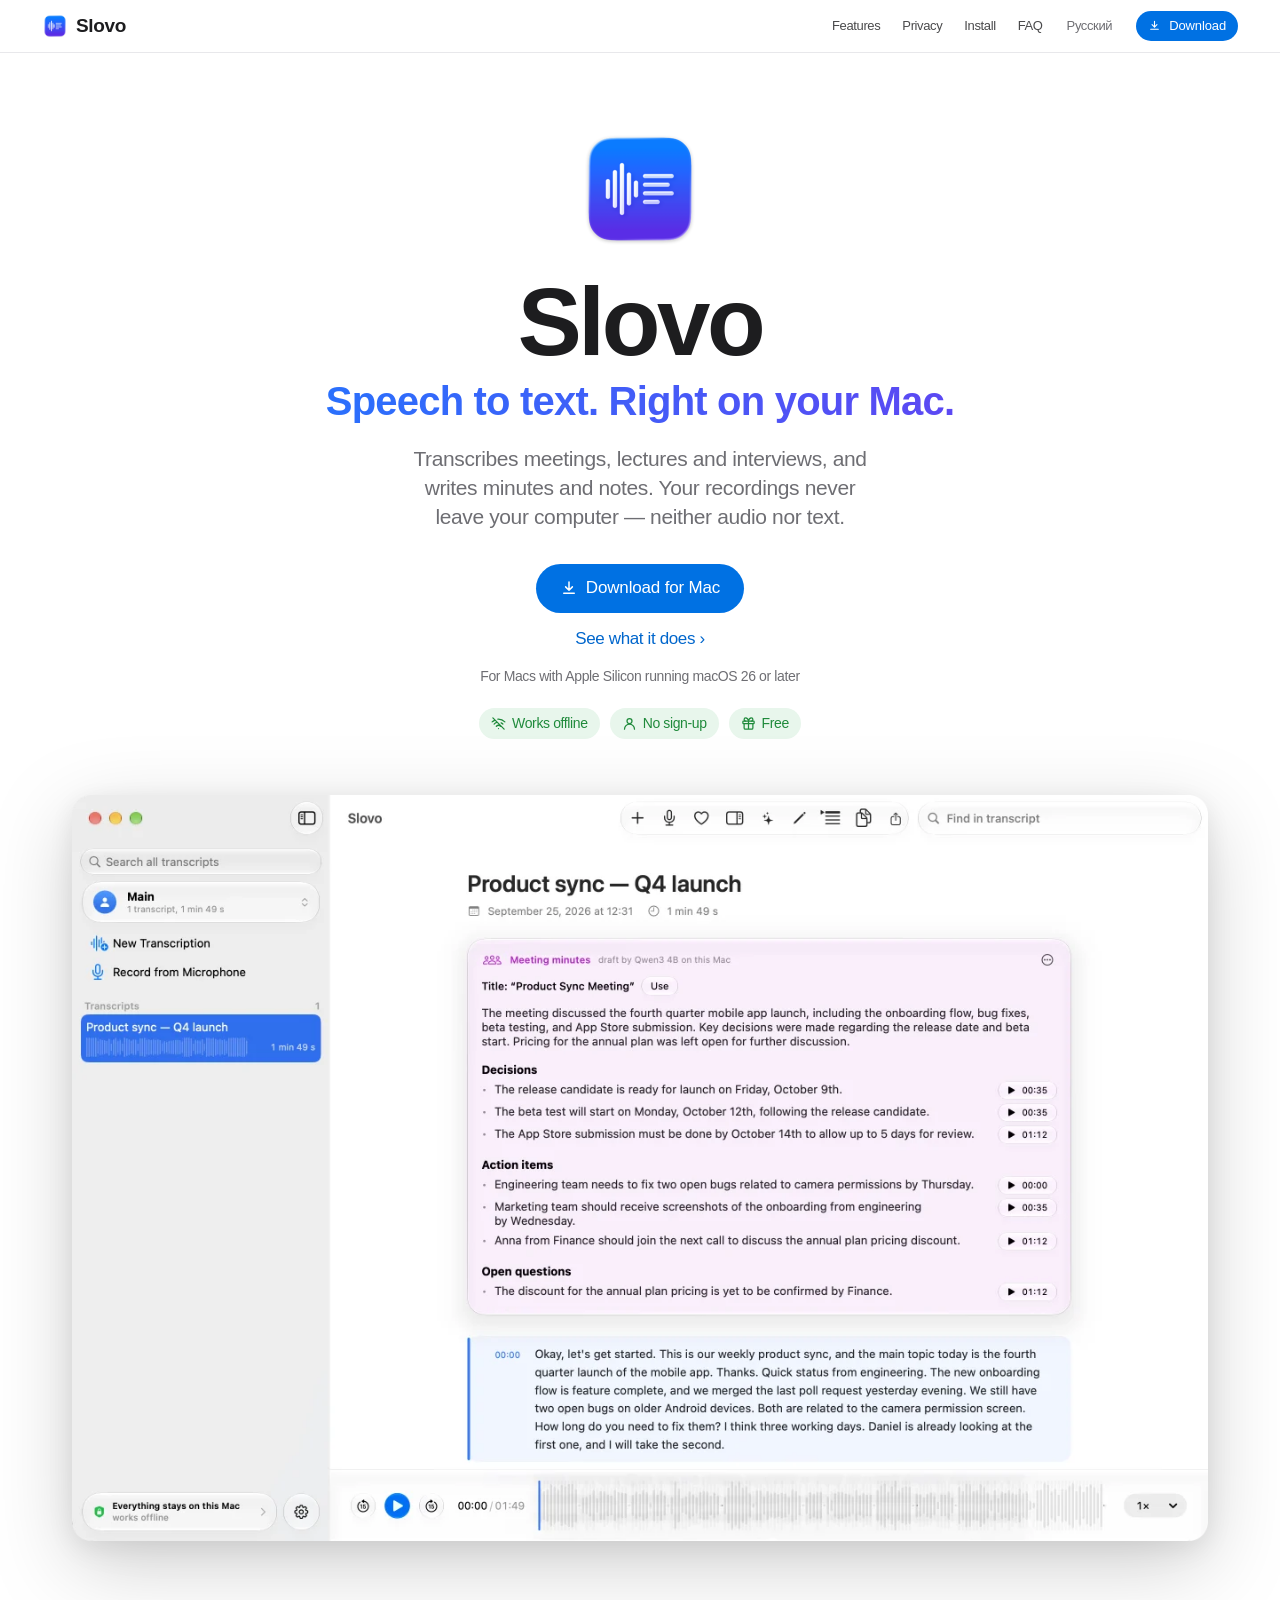
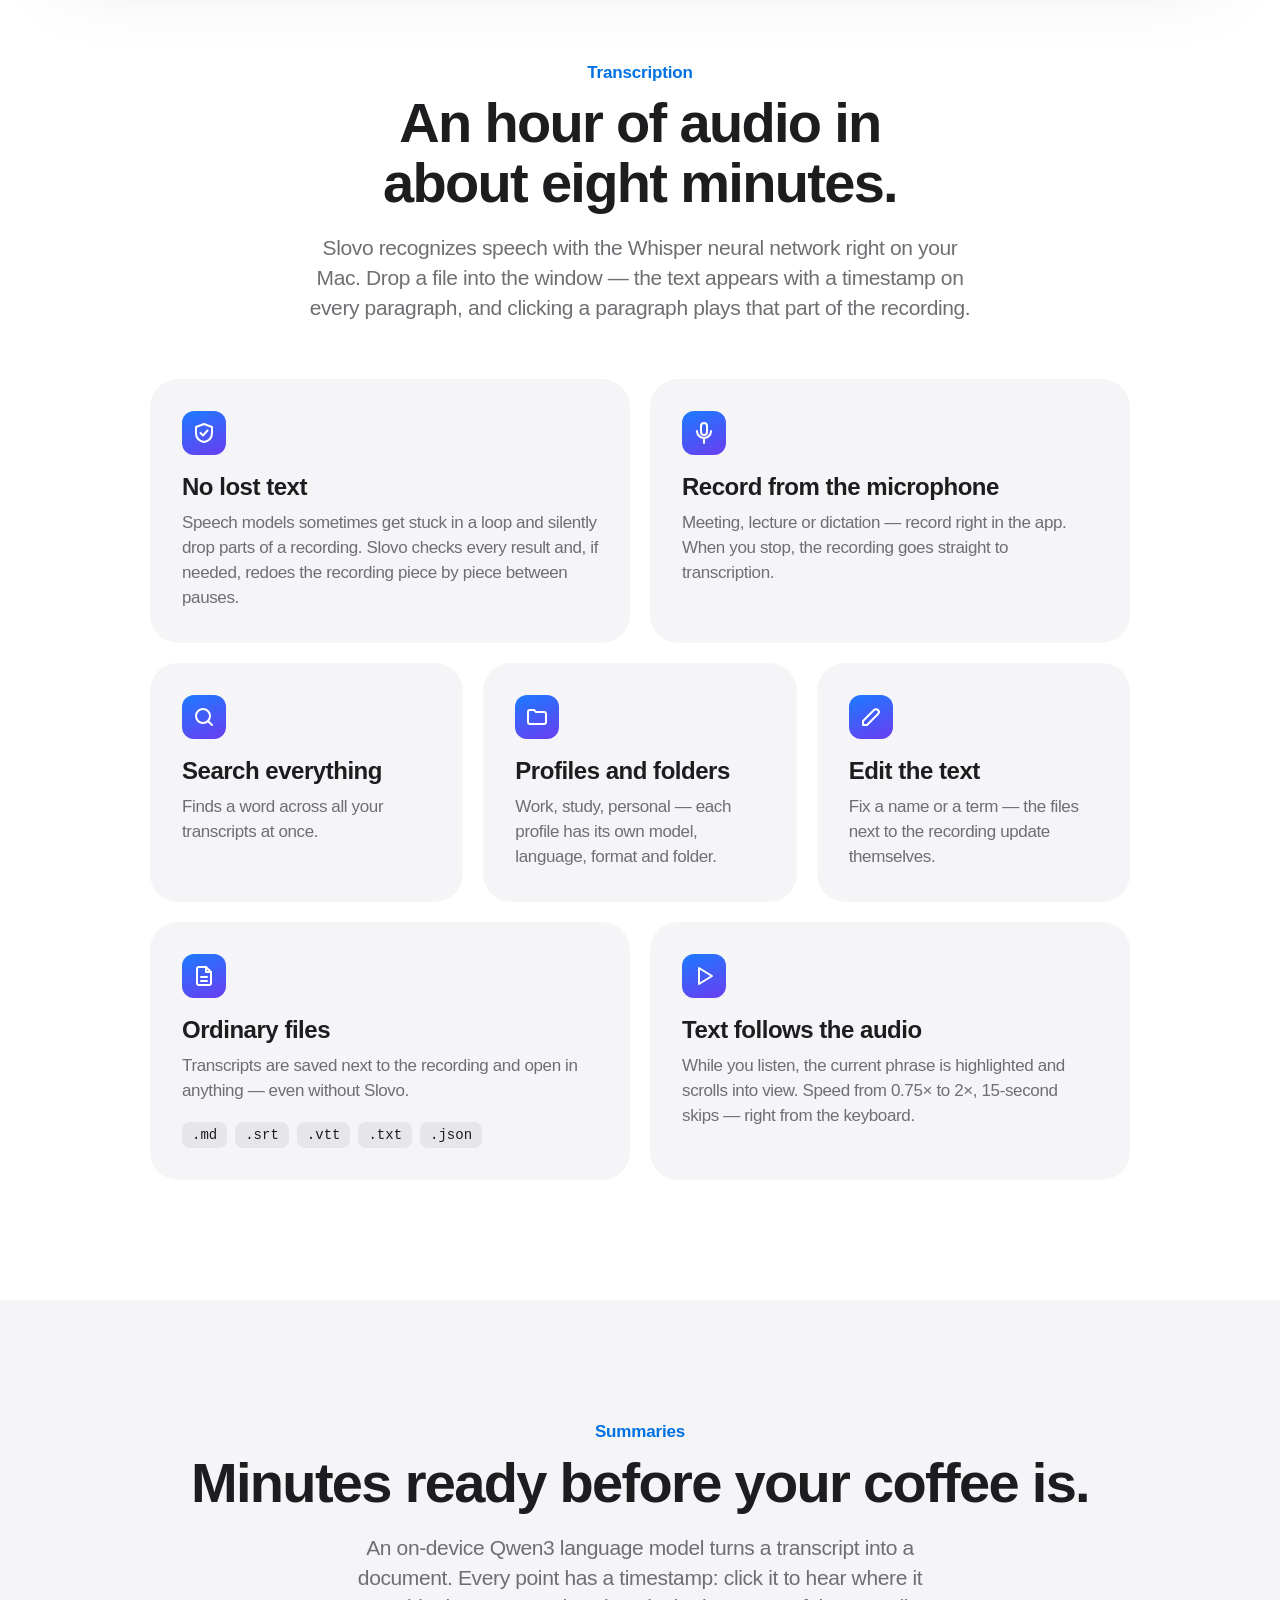
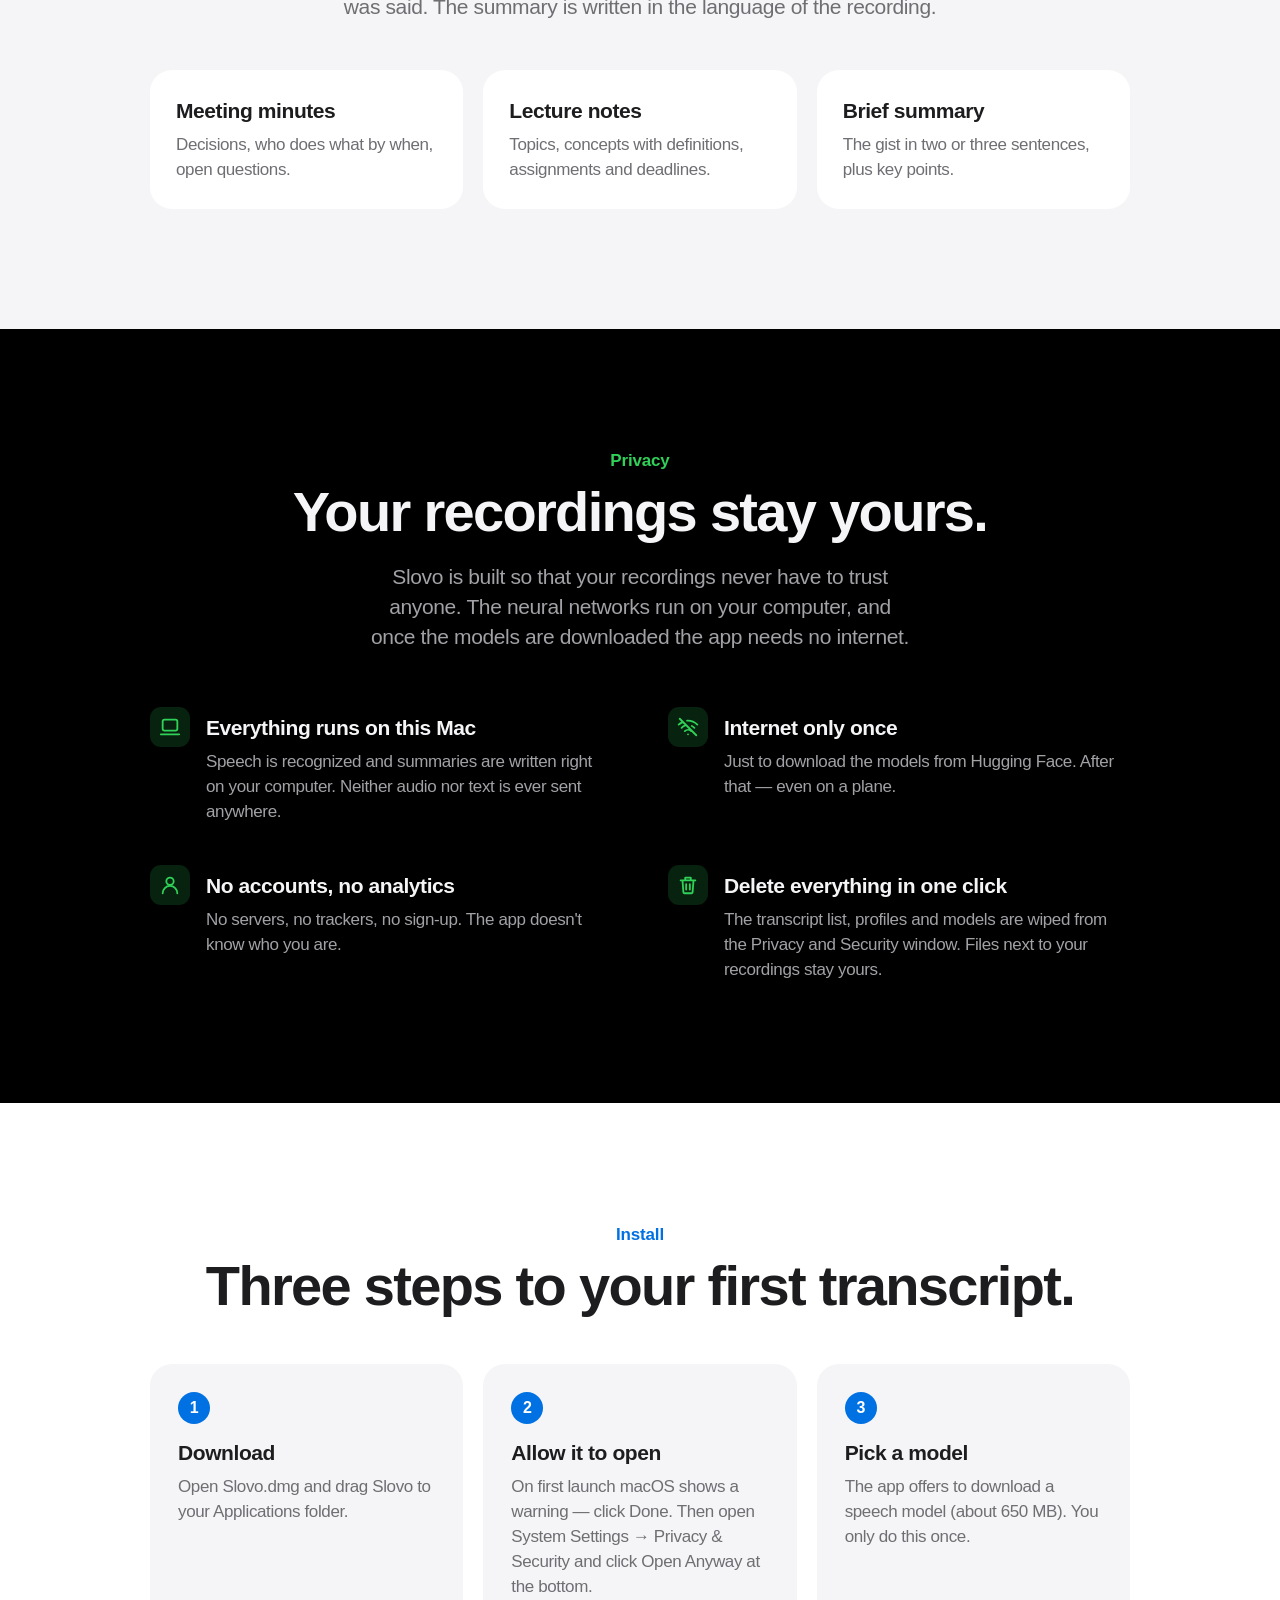
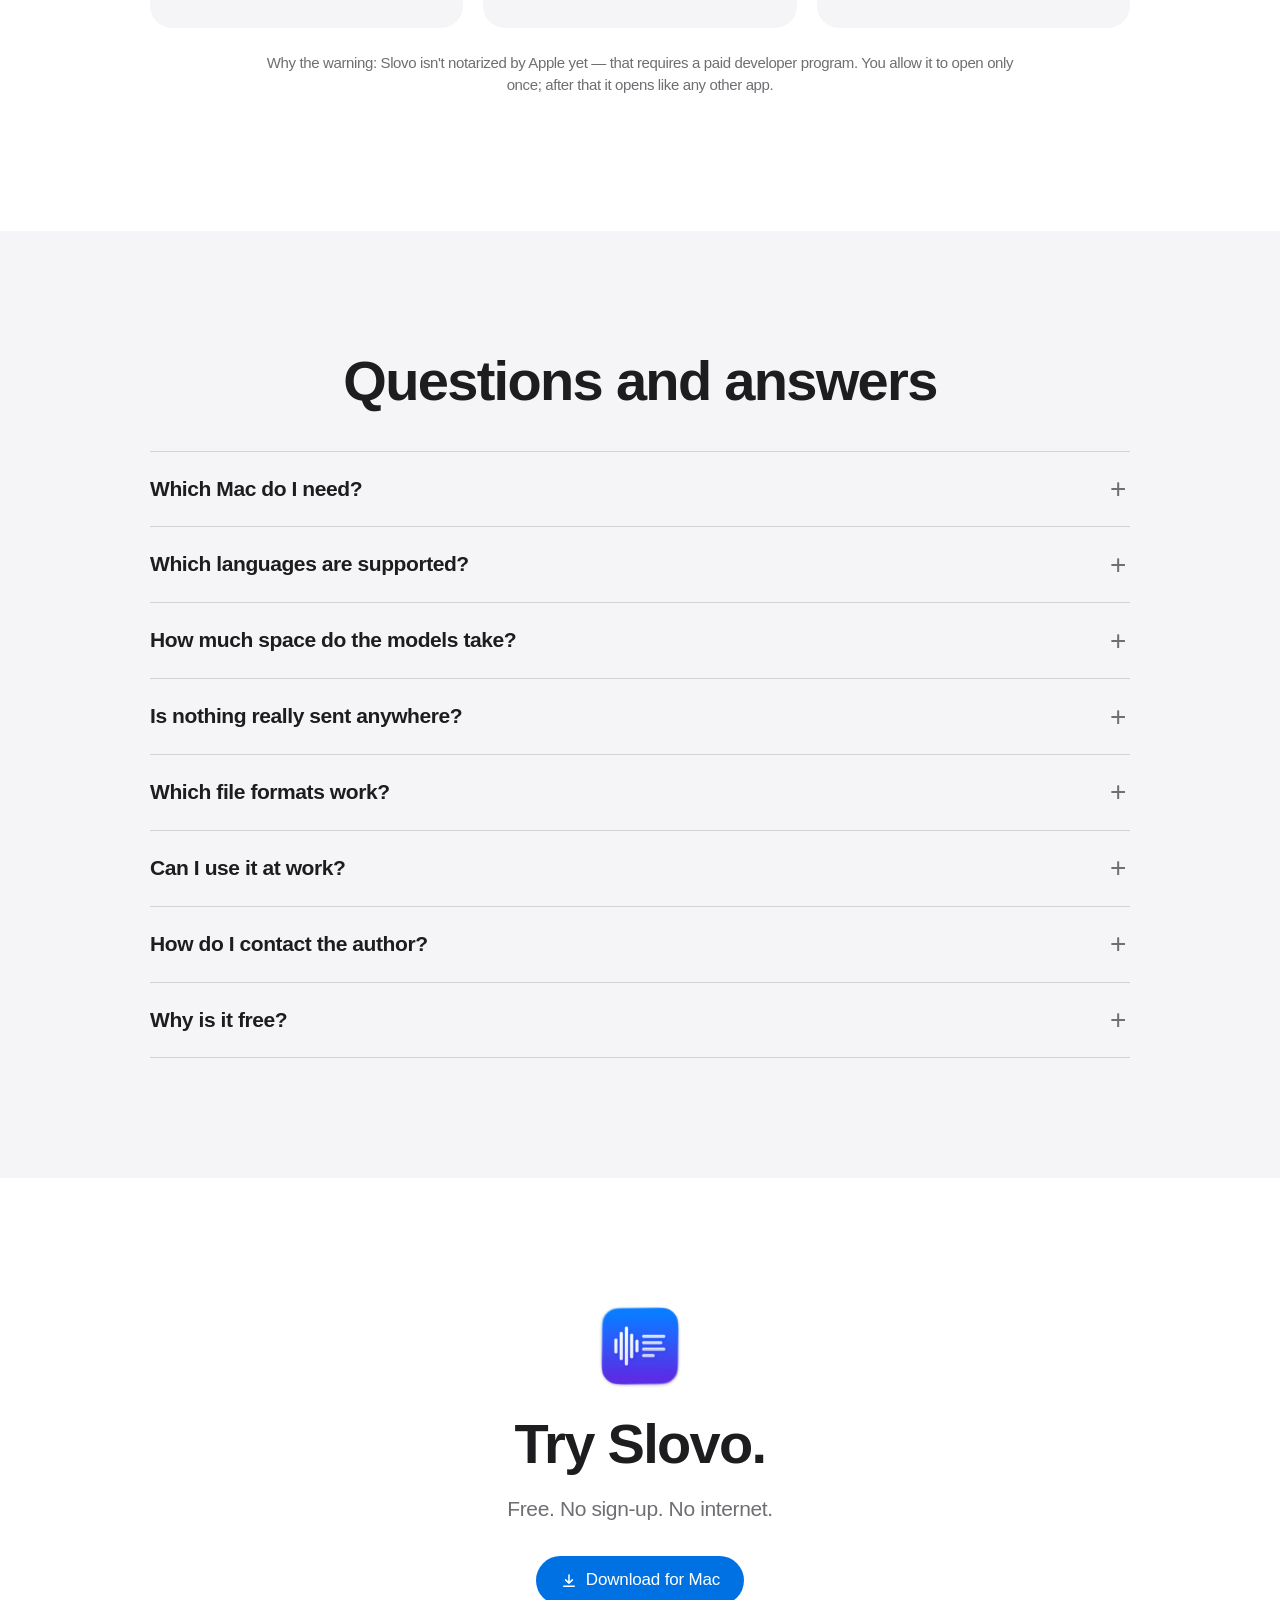
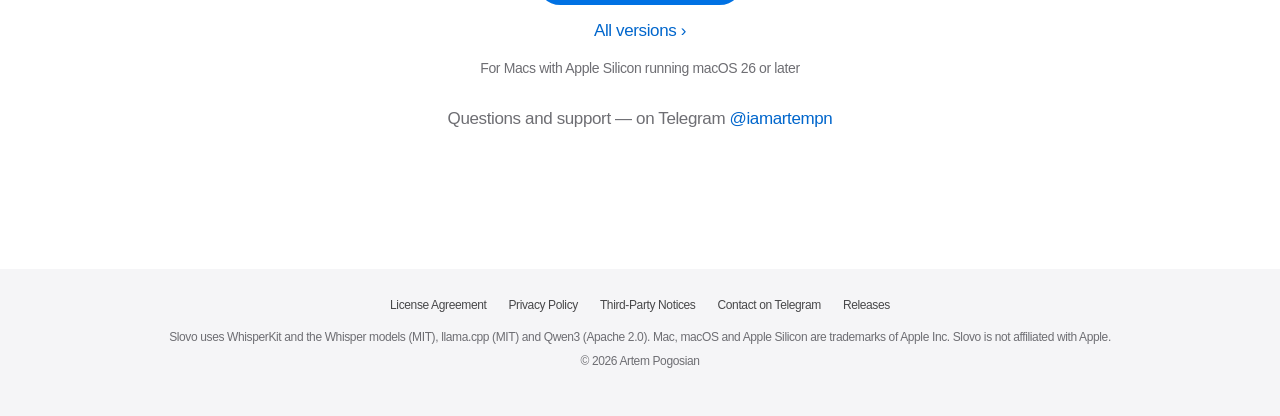
==== commit f03c9670: "Сайт: требования вместо версии и размера, темные снимки, превью для мессенджеров, без повторов" ====
--- a/en/index.html
+++ b/en/index.html
@@ -13,10 +13,13 @@
 <link rel="alternate" hreflang="en" href="https://iamartempn.github.io/slovo/en/">
 <meta property="og:title" content="Slovo — speech to text on your Mac">
 <meta property="og:description" content="Slovo transcribes meetings, lectures and interviews and writes minutes right on your Mac. Offline, no sign-up, free.">
-<meta property="og:image" content="https://iamartempn.github.io/slovo/img/reader-en-1280.webp">
+<meta property="og:image" content="https://iamartempn.github.io/slovo/img/og-en.jpg">
+<meta property="og:image:width" content="1200">
+<meta property="og:image:height" content="630">
+<meta name="twitter:card" content="summary_large_image">
 <link rel="icon" type="image/png" href="../img/icon-64.png">
 <link rel="apple-touch-icon" href="../img/apple-touch-icon.png">
-<link rel="stylesheet" href="../style.css?v=9b523e9f86">
+<link rel="stylesheet" href="../style.css?v=e6a2213868">
 </head>
 <body>
 <nav class="nav"><div class="wide">
@@ -34,10 +37,10 @@
     <p class="tagline">Speech to text. Right on your Mac.</p>
     <p class="lead">Transcribes meetings, lectures and interviews, and writes minutes and notes. Your recordings never leave your computer — neither audio nor text.</p>
     <div class="cta"><a class="btn" href="https://github.com/iamartempn/slovo/releases/latest/download/Slovo.dmg"><svg viewBox="0 0 24 24" fill="none" stroke="currentColor" stroke-width="2" stroke-linecap="round" stroke-linejoin="round"><path d="M12 4v11m0 0-4.5-4.5M12 15l4.5-4.5M5 19h14"/></svg>Download for Mac</a><a class="text-link" href="#features">See what it does</a></div>
-    <p class="meta"><span>Version 1.1.1</span> <span>9 MB</span> <span>macOS 26 or later</span> <span>Mac with Apple Silicon</span></p>
+    <p class="meta">For Macs with Apple Silicon running macOS 26 or later</p>
     <div class="badges"><span class="badge"><svg viewBox="0 0 24 24" fill="none" stroke="currentColor" stroke-width="2" stroke-linecap="round" stroke-linejoin="round"><path d="M3 3l18 18M8.5 16.5a5 5 0 0 1 7 0M5 12.9a10 10 0 0 1 4.2-2.6M19 12.9a10 10 0 0 0-2.8-2M1.8 9.4a15 15 0 0 1 3.9-2.5M22.2 9.4A15 15 0 0 0 11 5.1M12 20h.01"/></svg>Works offline</span><span class="badge"><svg viewBox="0 0 24 24" fill="none" stroke="currentColor" stroke-width="2" stroke-linecap="round" stroke-linejoin="round"><circle cx="12" cy="8" r="4"/><path d="M4 21a8 8 0 0 1 16 0"/></svg>No sign-up</span><span class="badge"><svg viewBox="0 0 24 24" fill="none" stroke="currentColor" stroke-width="2" stroke-linecap="round" stroke-linejoin="round"><rect x="3" y="8" width="18" height="4" rx="1"/><path d="M12 8v13M19 12v7a2 2 0 0 1-2 2H7a2 2 0 0 1-2-2v-7M7.5 8a2.5 2.5 0 0 1 0-5C11 3 12 8 12 8s1-5 4.5-5a2.5 2.5 0 0 1 0 5"/></svg>Free</span></div>
   </div>
-  <img class="shot" src="../img/reader-en-1280.webp" srcset="../img/reader-en-1280.webp 1280w, ../img/reader-en-2560.webp 2560w" sizes="(max-width: 1240px) 100vw, 1180px" width="2560" height="1680" alt="The Slovo window: a meeting transcript and minutes with timestamps" fetchpriority="high">
+  <picture><source media="(prefers-color-scheme: dark)" srcset="../img/reader-en-dark-1280.webp 1280w, ../img/reader-en-dark-2560.webp 2560w" sizes="(max-width: 1240px) 100vw, 1180px"><img class="shot" src="../img/reader-en-1280.webp" srcset="../img/reader-en-1280.webp 1280w, ../img/reader-en-2560.webp 2560w" sizes="(max-width: 1240px) 100vw, 1180px" width="2560" height="1680" alt="The Slovo window: a meeting transcript and minutes with timestamps" fetchpriority="high"></picture>
 </header>
 
 <section id="features">
@@ -58,8 +61,8 @@
           <h3>Edit the text</h3><p>Fix a name or a term — the files next to the recording update themselves.</p></div>
       <div class="card half reveal"><div class="glyph"><svg viewBox="0 0 24 24" fill="none" stroke="currentColor" stroke-width="2" stroke-linecap="round" stroke-linejoin="round"><path d="M14 3H7a2 2 0 0 0-2 2v14a2 2 0 0 0 2 2h10a2 2 0 0 0 2-2V8z"/><path d="M14 3v5h5M9 13h6M9 17h6"/></svg></div>
         <h3>Ordinary files</h3><p>Transcripts are saved next to the recording and open in anything — even without Slovo.</p><div class="chips"><span class="chip">.md</span><span class="chip">.srt</span><span class="chip">.vtt</span><span class="chip">.txt</span><span class="chip">.json</span></div></div>
-      <div class="card half reveal"><span class="big">$0</span>
-        <h3>Truly free</h3><p>No ads, subscriptions or trials. Every feature is available from the start; development lives on voluntary donations.</p></div>
+      <div class="card half reveal"><div class="glyph"><svg viewBox="0 0 24 24" fill="none" stroke="currentColor" stroke-width="2" stroke-linecap="round" stroke-linejoin="round"><path d="M7 4v16l13-8z"/></svg></div>
+        <h3>Text follows the audio</h3><p>While you listen, the current phrase is highlighted and scrolls into view. Speed from 0.75× to 2×, 15-second skips — right from the keyboard.</p></div>
     </div>
   </div>
 </section>
@@ -85,10 +88,9 @@
           <div><h3>Internet only once</h3><p>Just to download the models from Hugging Face. After that — even on a plane.</p></div></div>
         <div class="point reveal"><div class="glyph"><svg viewBox="0 0 24 24" fill="none" stroke="currentColor" stroke-width="2" stroke-linecap="round" stroke-linejoin="round"><circle cx="12" cy="8" r="4"/><path d="M4 21a8 8 0 0 1 16 0"/></svg></div>
           <div><h3>No accounts, no analytics</h3><p>No servers, no trackers, no sign-up. The app doesn&#x27;t know who you are.</p></div></div>
-        <div class="point reveal"><div class="glyph"><svg viewBox="0 0 24 24" fill="none" stroke="currentColor" stroke-width="2" stroke-linecap="round" stroke-linejoin="round"><rect x="3" y="8" width="18" height="4" rx="1"/><path d="M12 8v13M19 12v7a2 2 0 0 1-2 2H7a2 2 0 0 1-2-2v-7M7.5 8a2.5 2.5 0 0 1 0-5C11 3 12 8 12 8s1-5 4.5-5a2.5 2.5 0 0 1 0 5"/></svg></div>
-          <div><h3>Truly free</h3><p>No ads, subscriptions or trials. Every feature is available from the start; development lives on voluntary donations.</p></div></div></div>
+        <div class="point reveal"><div class="glyph"><svg viewBox="0 0 24 24" fill="none" stroke="currentColor" stroke-width="2" stroke-linecap="round" stroke-linejoin="round"><path d="M4 7h16M10 11v6M14 11v6M6 7l1 13a1 1 0 0 0 1 1h8a1 1 0 0 0 1-1l1-13M9 7V4h6v3"/></svg></div>
+          <div><h3>Delete everything in one click</h3><p>The transcript list, profiles and models are wiped from the Privacy and Security window. Files next to your recordings stay yours.</p></div></div></div>
   </div>
-  <div class="wide reveal"><img class="shot" src="../img/privacy-en-1280.webp" srcset="../img/privacy-en-1280.webp 1280w, ../img/privacy-en-2560.webp 2560w" sizes="(max-width: 1240px) 100vw, 1180px" width="2560" height="1680" alt="Your recordings stay yours." loading="lazy" decoding="async"></div>
 </section>
 
 <section id="install">
@@ -113,7 +115,7 @@
     <h2>Try Slovo.</h2>
     <p class="section-lead">Free. No sign-up. No internet.</p>
     <div class="cta"><a class="btn" href="https://github.com/iamartempn/slovo/releases/latest/download/Slovo.dmg"><svg viewBox="0 0 24 24" fill="none" stroke="currentColor" stroke-width="2" stroke-linecap="round" stroke-linejoin="round"><path d="M12 4v11m0 0-4.5-4.5M12 15l4.5-4.5M5 19h14"/></svg>Download for Mac</a><a class="text-link" href="https://github.com/iamartempn/slovo/releases">All versions</a></div>
-    <p class="meta"><span>Version 1.1.1</span> <span>9 MB</span> <span>macOS 26 or later</span> <span>Mac with Apple Silicon</span></p>
+    <p class="meta">For Macs with Apple Silicon running macOS 26 or later</p>
     <p class="support">Questions and support — on Telegram <a href="https://t.me/iamartempn">@iamartempn</a></p>
   </div>
 </section>
--- a/style.css
+++ b/style.css
@@ -53,6 +53,9 @@
   -webkit-font-smoothing: antialiased;
 }
 img { max-width: 100%; height: auto; display: block; }
+picture { display: block; }
+/* Без висячих одиночных слов в заголовках и подводках. */
+h1, h2, h3, .tagline, .lead, .section-lead, .final .support { text-wrap: balance; }
 a { color: var(--link); text-decoration: none; }
 a:hover { text-decoration: underline; }
 
@@ -112,8 +115,7 @@
 /* Кнопка одна по центру, второстепенная ссылка — под ней: пара в строку сдвигала
    кнопку левее оси страницы. */
 .cta { display: flex; flex-direction: column; align-items: center; gap: 14px; margin-top: 32px; }
-.meta { margin-top: 14px; font-size: 14px; color: var(--muted);
-        display: flex; justify-content: center; flex-wrap: wrap; gap: 4px 20px; }
+.meta { margin-top: 14px; font-size: 14px; color: var(--muted); }
 .badges { display: flex; justify-content: center; gap: 10px; flex-wrap: wrap; margin-top: 22px; }
 .badge {
   display: inline-flex; align-items: center; gap: 6px;
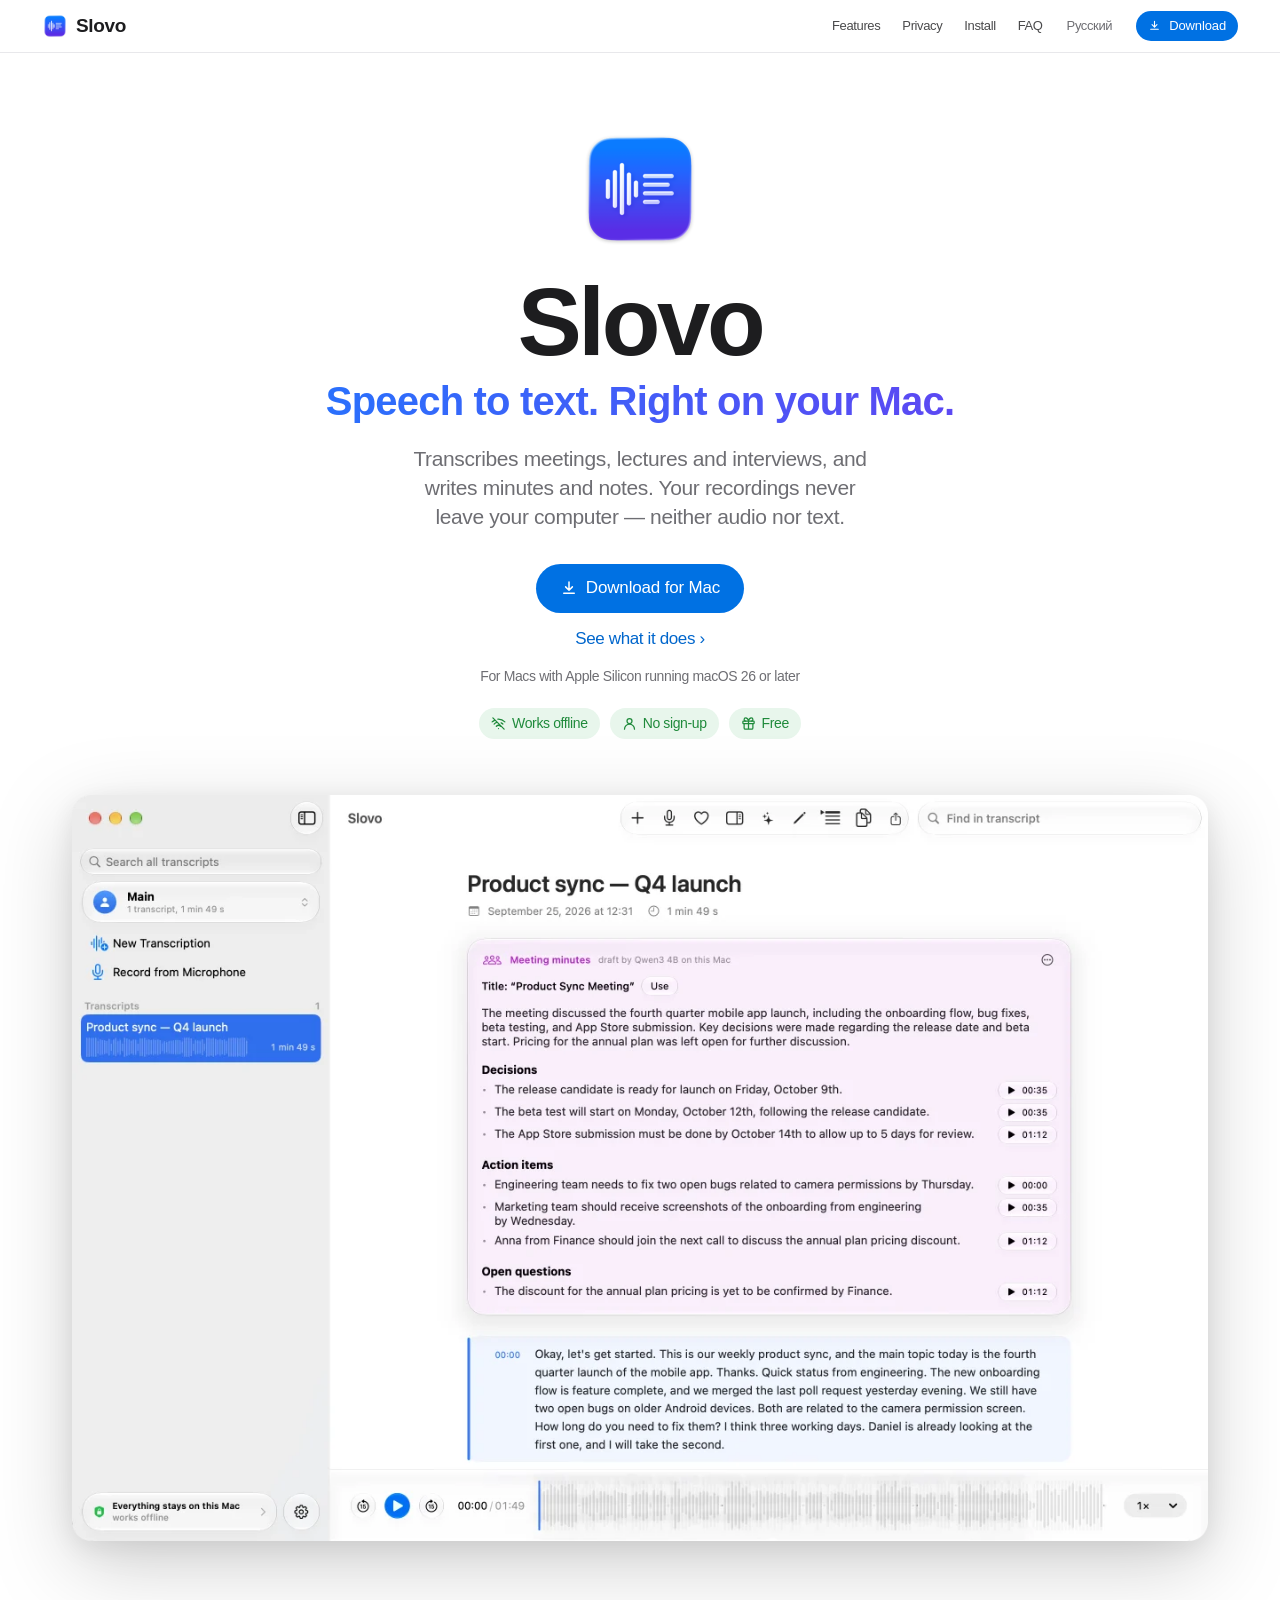
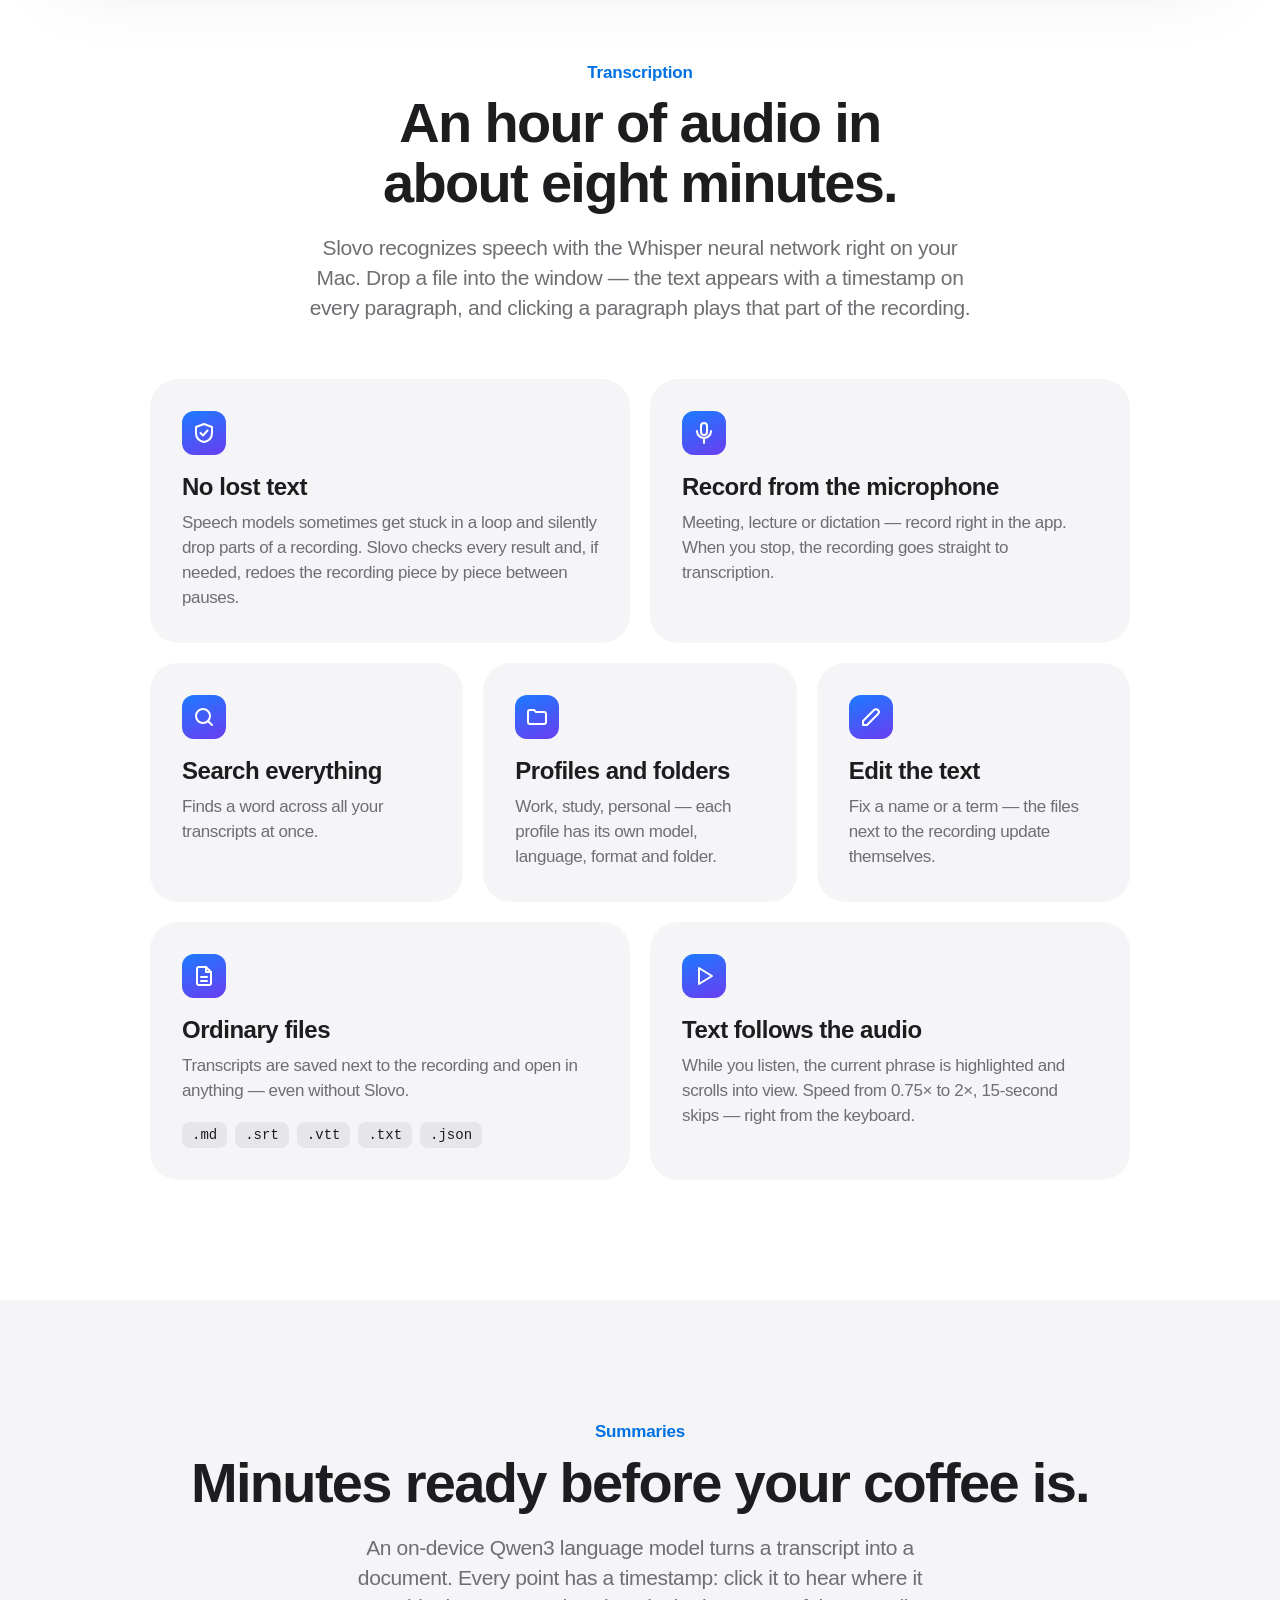
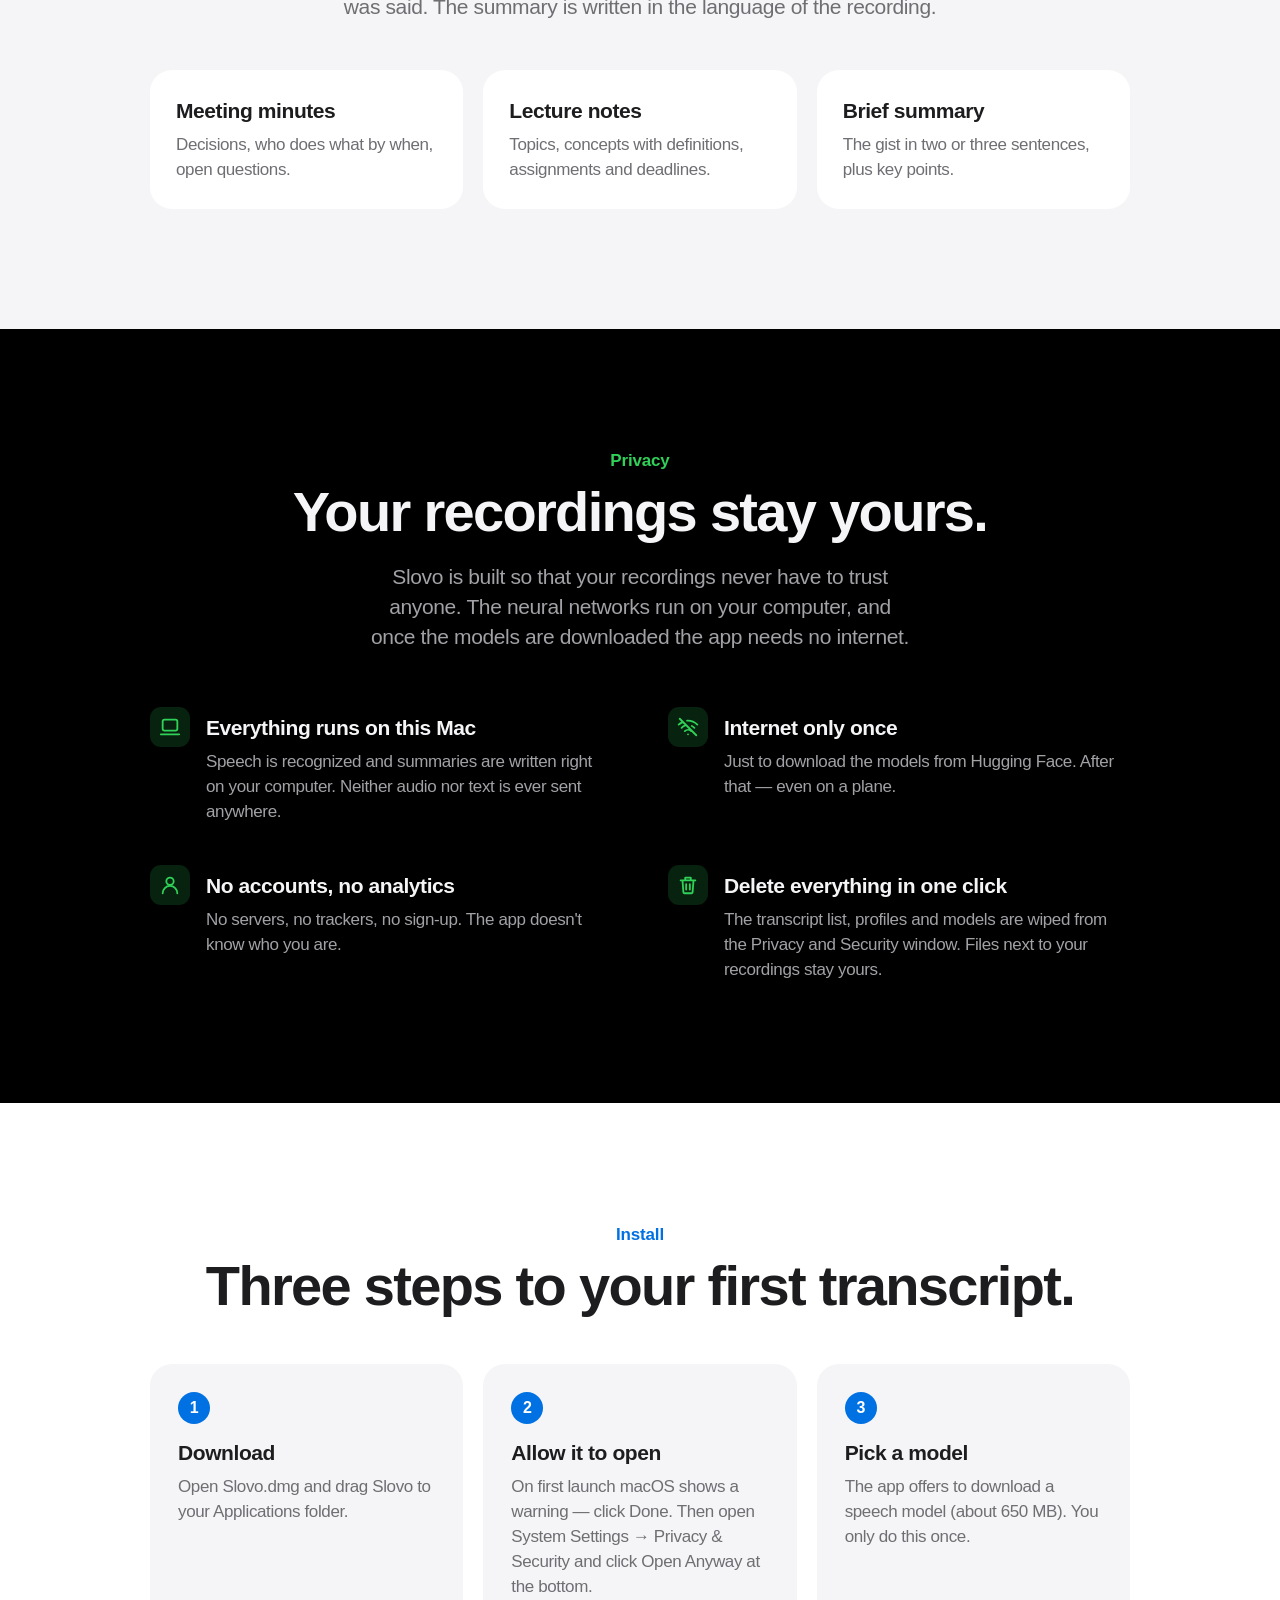
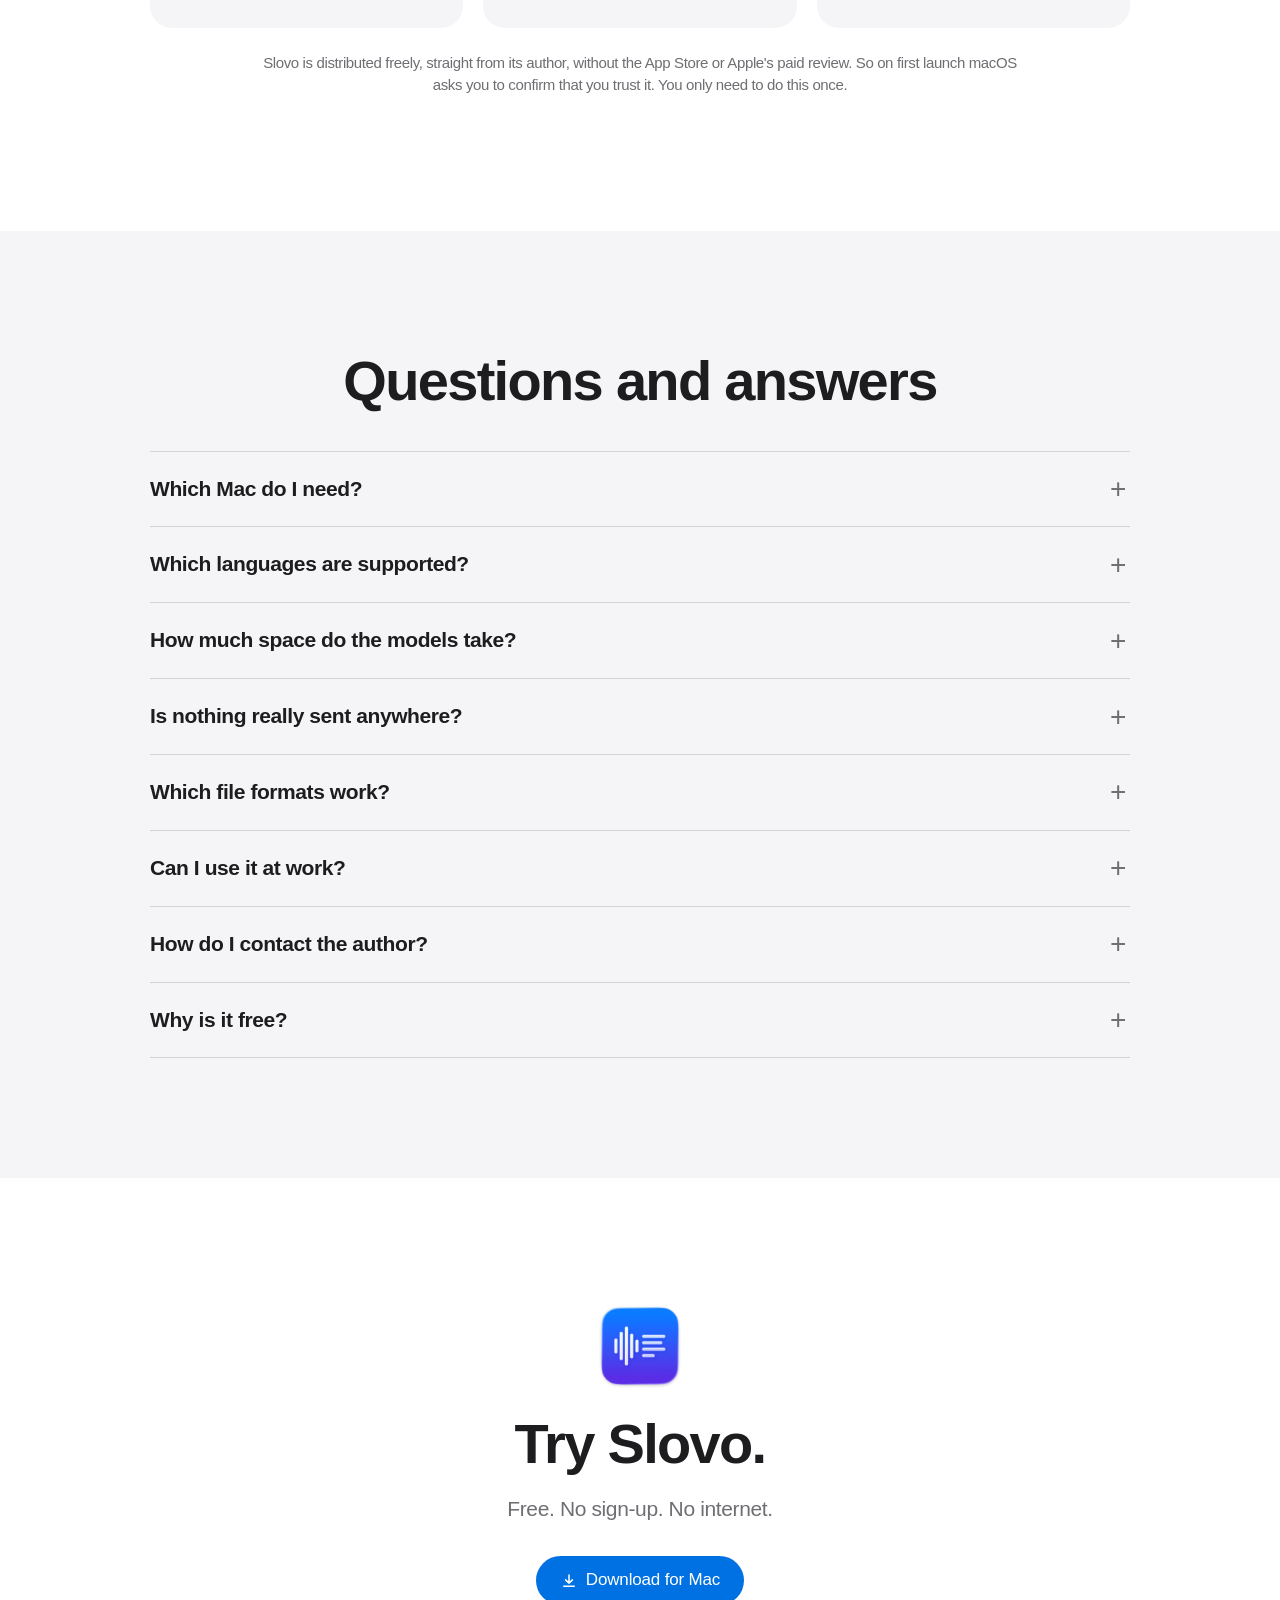
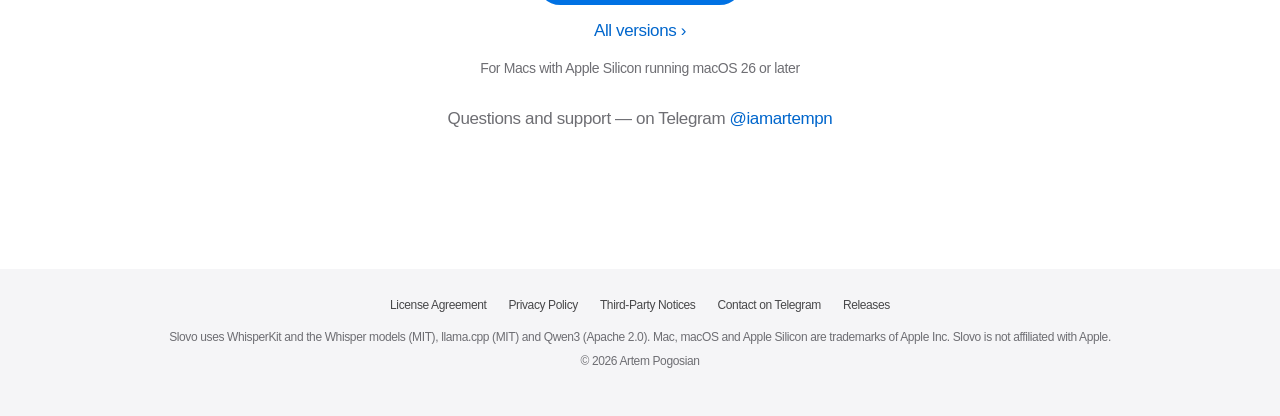
==== commit 8c6e1bbb: "Сайт 1.1.3: update.json, новое примечание об установке" ====
--- a/en/index.html
+++ b/en/index.html
@@ -98,7 +98,7 @@
     <p class="eyebrow">Install</p>
     <h2>Three steps to your first transcript.</h2>
     <div class="steps"><div class="step reveal"><h3>Download</h3><p>Open Slovo.dmg and drag Slovo to your Applications folder.</p></div><div class="step reveal"><h3>Allow it to open</h3><p>On first launch macOS shows a warning — click Done. Then open System Settings → Privacy &amp; Security and click Open Anyway at the bottom.</p></div><div class="step reveal"><h3>Pick a model</h3><p>The app offers to download a speech model (about 650 MB). You only do this once.</p></div></div>
-    <p class="note">Why the warning: Slovo isn&#x27;t notarized by Apple yet — that requires a paid developer program. You allow it to open only once; after that it opens like any other app.</p>
+    <p class="note">Slovo is distributed freely, straight from its author, without the App Store or Apple&#x27;s paid review. So on first launch macOS asks you to confirm that you trust it. You only need to do this once.</p>
   </div>
 </section>
 
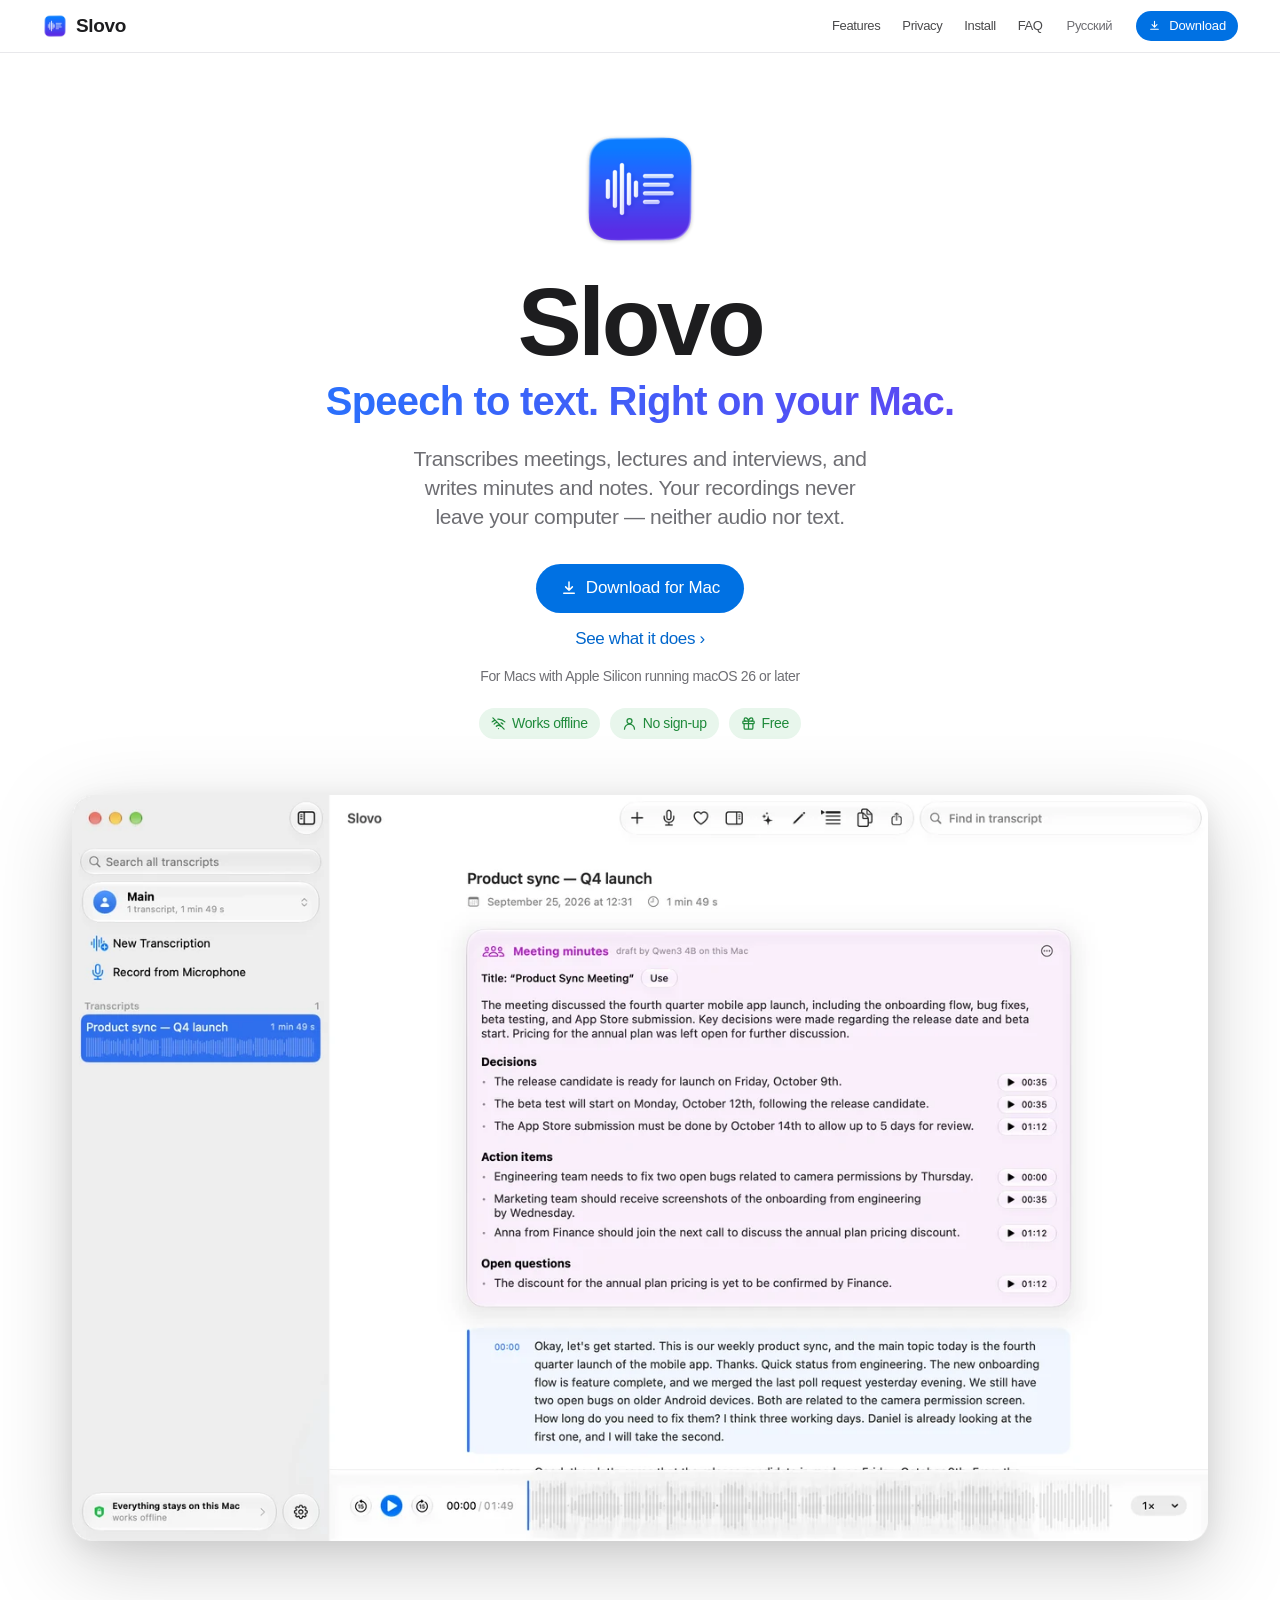
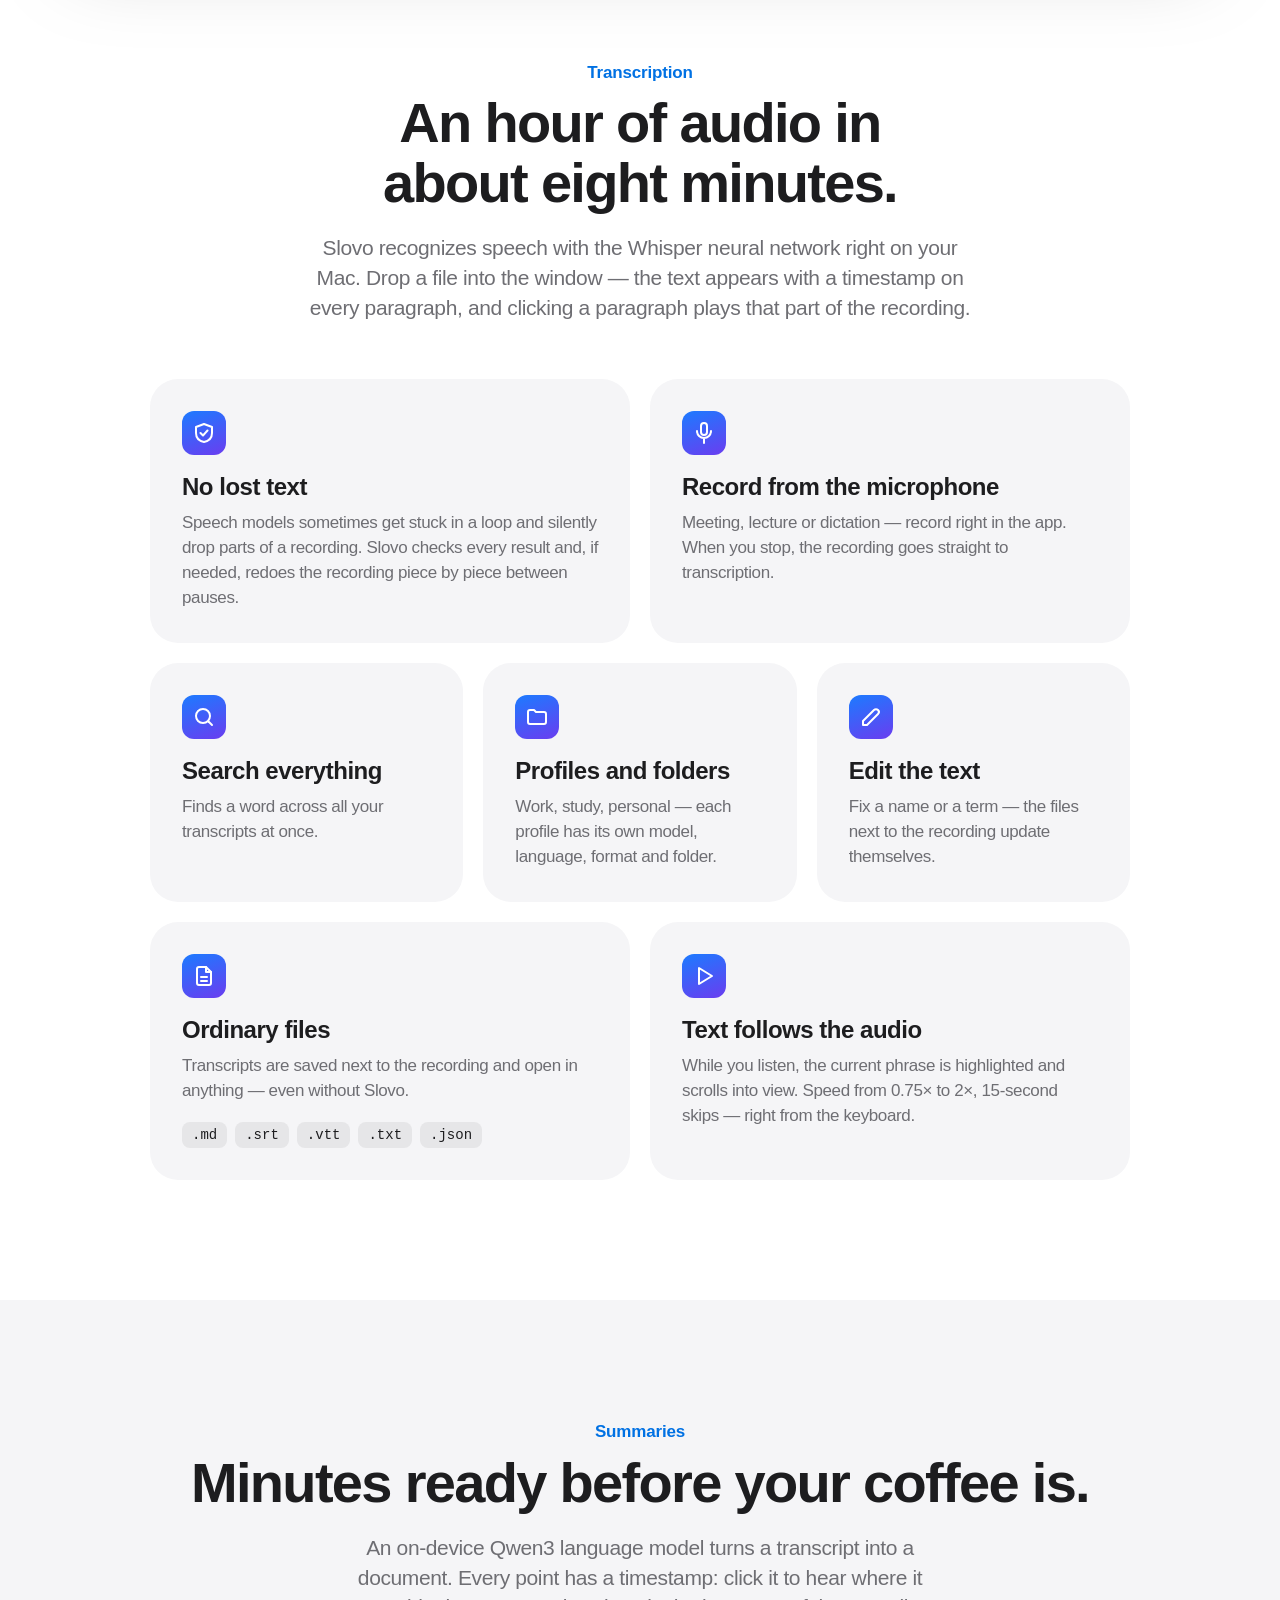
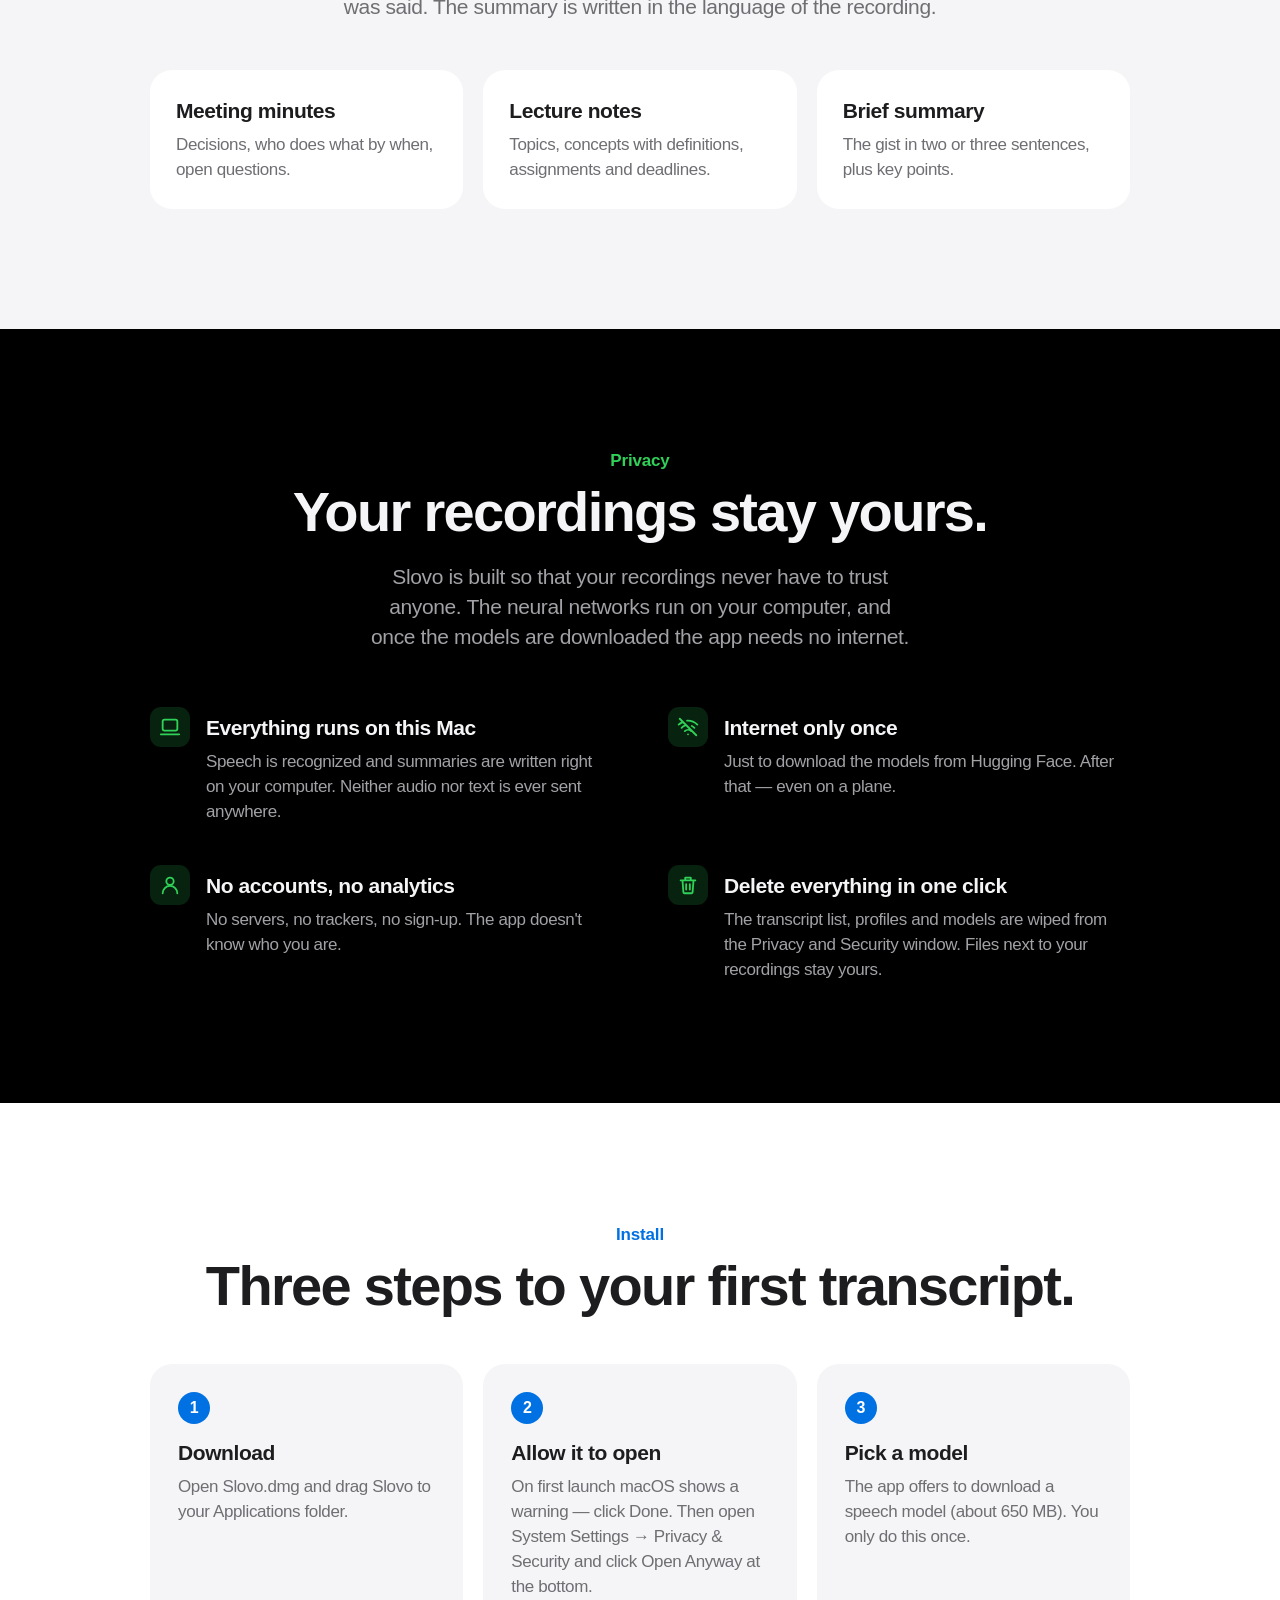
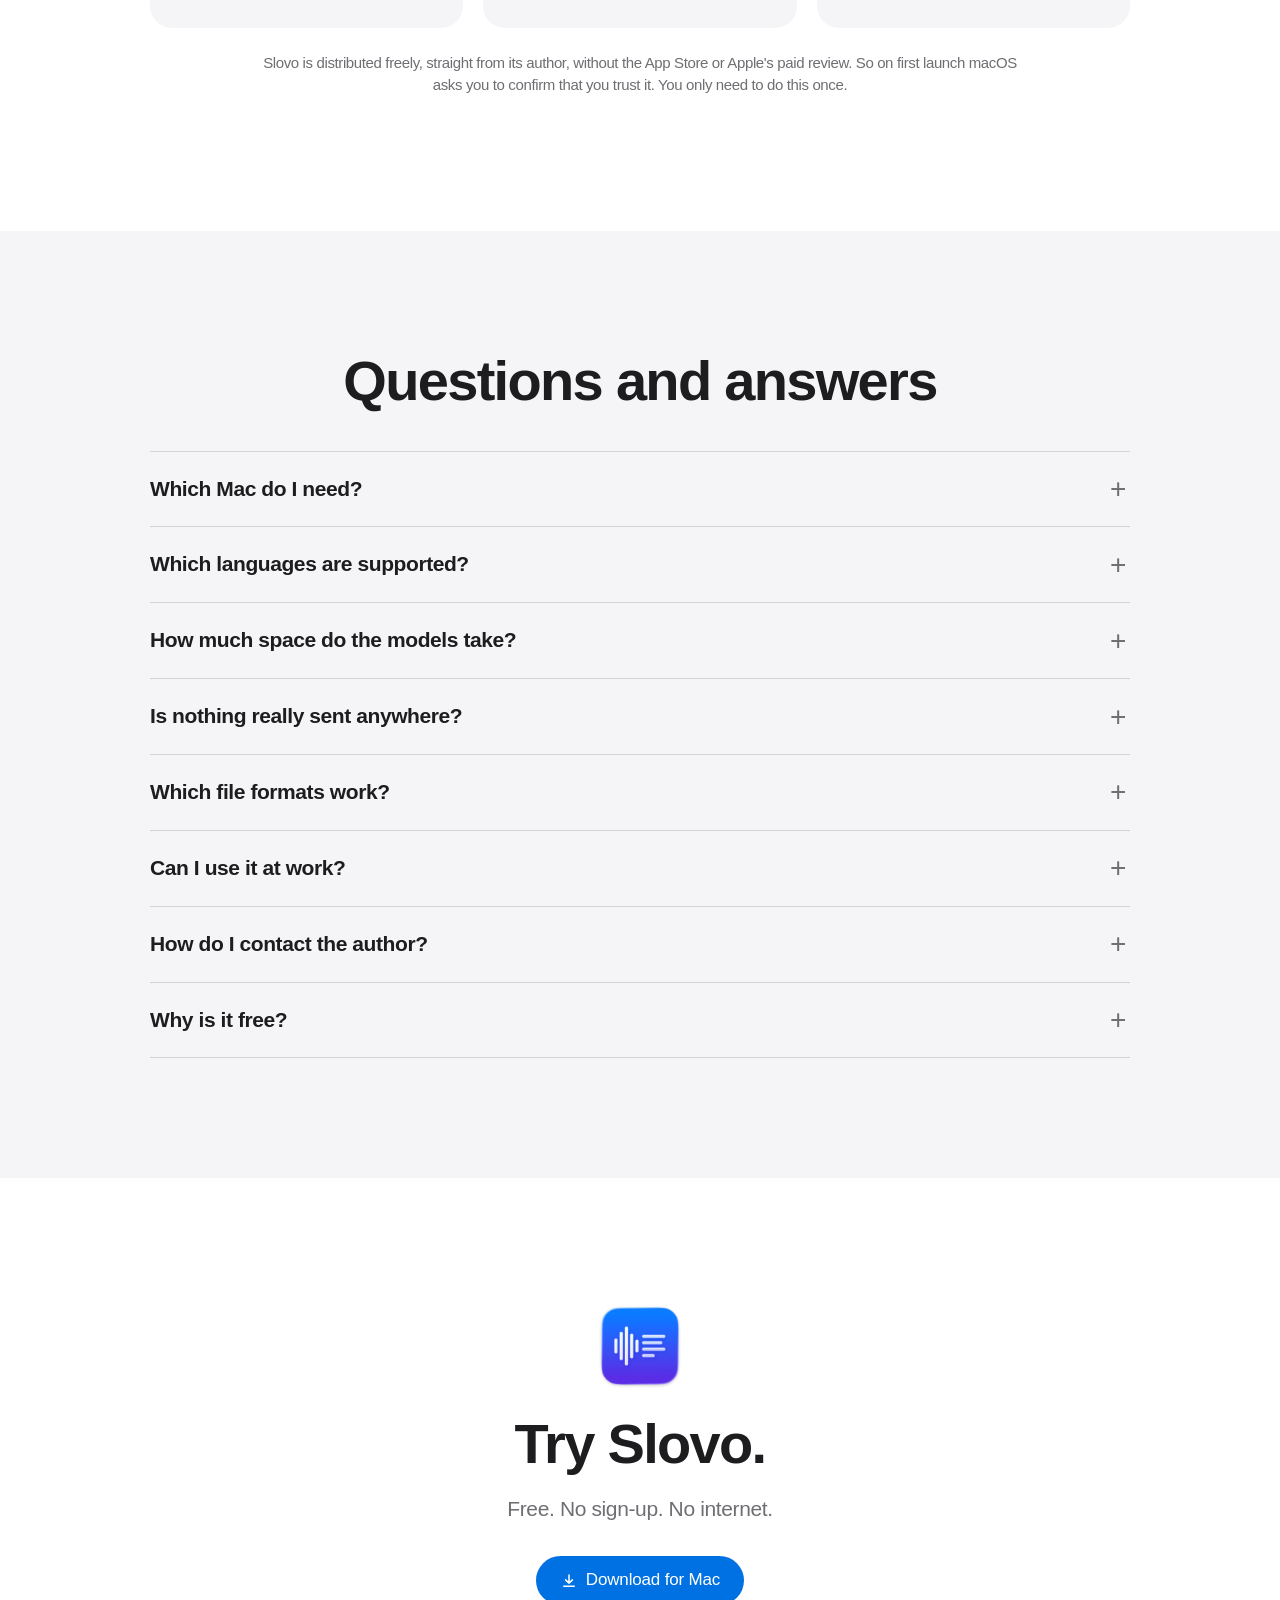
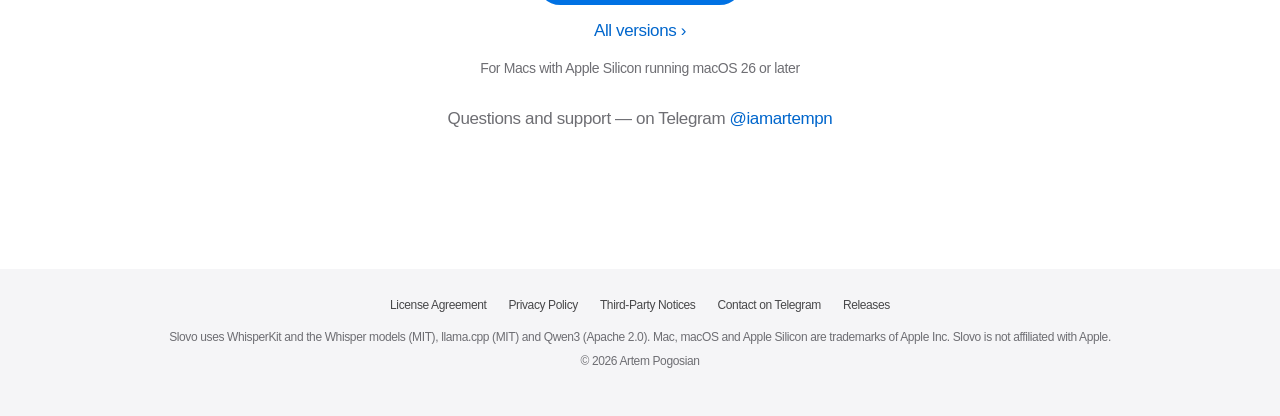
==== commit 5e6e03db: "Сайт: 1.1.7, новые снимки" ====
--- a/en/index.html
+++ b/en/index.html
@@ -40,7 +40,7 @@
     <p class="meta">For Macs with Apple Silicon running macOS 26 or later</p>
     <div class="badges"><span class="badge"><svg viewBox="0 0 24 24" fill="none" stroke="currentColor" stroke-width="2" stroke-linecap="round" stroke-linejoin="round"><path d="M3 3l18 18M8.5 16.5a5 5 0 0 1 7 0M5 12.9a10 10 0 0 1 4.2-2.6M19 12.9a10 10 0 0 0-2.8-2M1.8 9.4a15 15 0 0 1 3.9-2.5M22.2 9.4A15 15 0 0 0 11 5.1M12 20h.01"/></svg>Works offline</span><span class="badge"><svg viewBox="0 0 24 24" fill="none" stroke="currentColor" stroke-width="2" stroke-linecap="round" stroke-linejoin="round"><circle cx="12" cy="8" r="4"/><path d="M4 21a8 8 0 0 1 16 0"/></svg>No sign-up</span><span class="badge"><svg viewBox="0 0 24 24" fill="none" stroke="currentColor" stroke-width="2" stroke-linecap="round" stroke-linejoin="round"><rect x="3" y="8" width="18" height="4" rx="1"/><path d="M12 8v13M19 12v7a2 2 0 0 1-2 2H7a2 2 0 0 1-2-2v-7M7.5 8a2.5 2.5 0 0 1 0-5C11 3 12 8 12 8s1-5 4.5-5a2.5 2.5 0 0 1 0 5"/></svg>Free</span></div>
   </div>
-  <picture><source media="(prefers-color-scheme: dark)" srcset="../img/reader-en-dark-1280.webp 1280w, ../img/reader-en-dark-2560.webp 2560w" sizes="(max-width: 1240px) 100vw, 1180px"><img class="shot" src="../img/reader-en-1280.webp" srcset="../img/reader-en-1280.webp 1280w, ../img/reader-en-2560.webp 2560w" sizes="(max-width: 1240px) 100vw, 1180px" width="2560" height="1680" alt="The Slovo window: a meeting transcript and minutes with timestamps" fetchpriority="high"></picture>
+  <picture><source media="(prefers-color-scheme: dark)" srcset="../img/reader-en-dark-1280.webp?v=1561d0865f 1280w, ../img/reader-en-dark-2560.webp?v=eff43bf301 2560w" sizes="(max-width: 1240px) 100vw, 1180px"><img class="shot" src="../img/reader-en-1280.webp?v=b6c352ff31" srcset="../img/reader-en-1280.webp?v=b6c352ff31 1280w, ../img/reader-en-2560.webp?v=0ca7cae38e 2560w" sizes="(max-width: 1240px) 100vw, 1180px" width="2560" height="1680" alt="The Slovo window: a meeting transcript and minutes with timestamps" fetchpriority="high"></picture>
 </header>
 
 <section id="features">
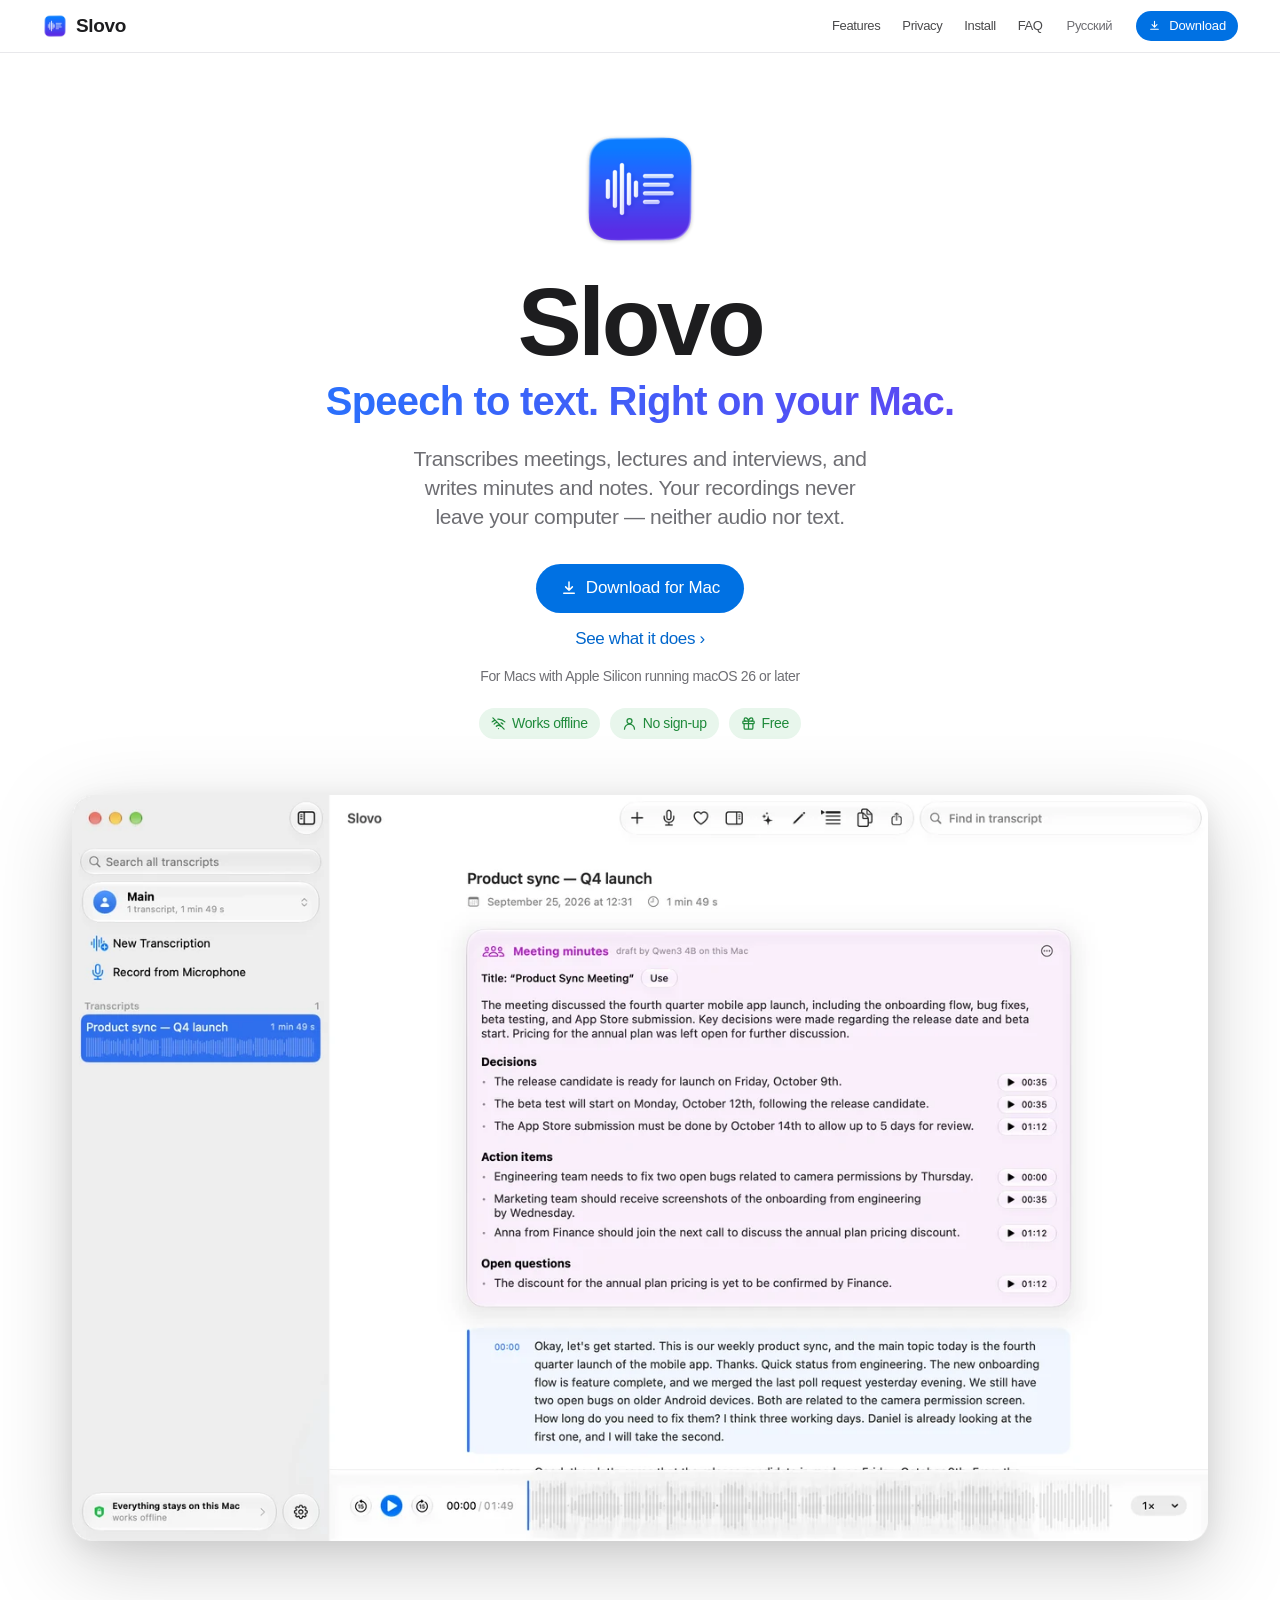
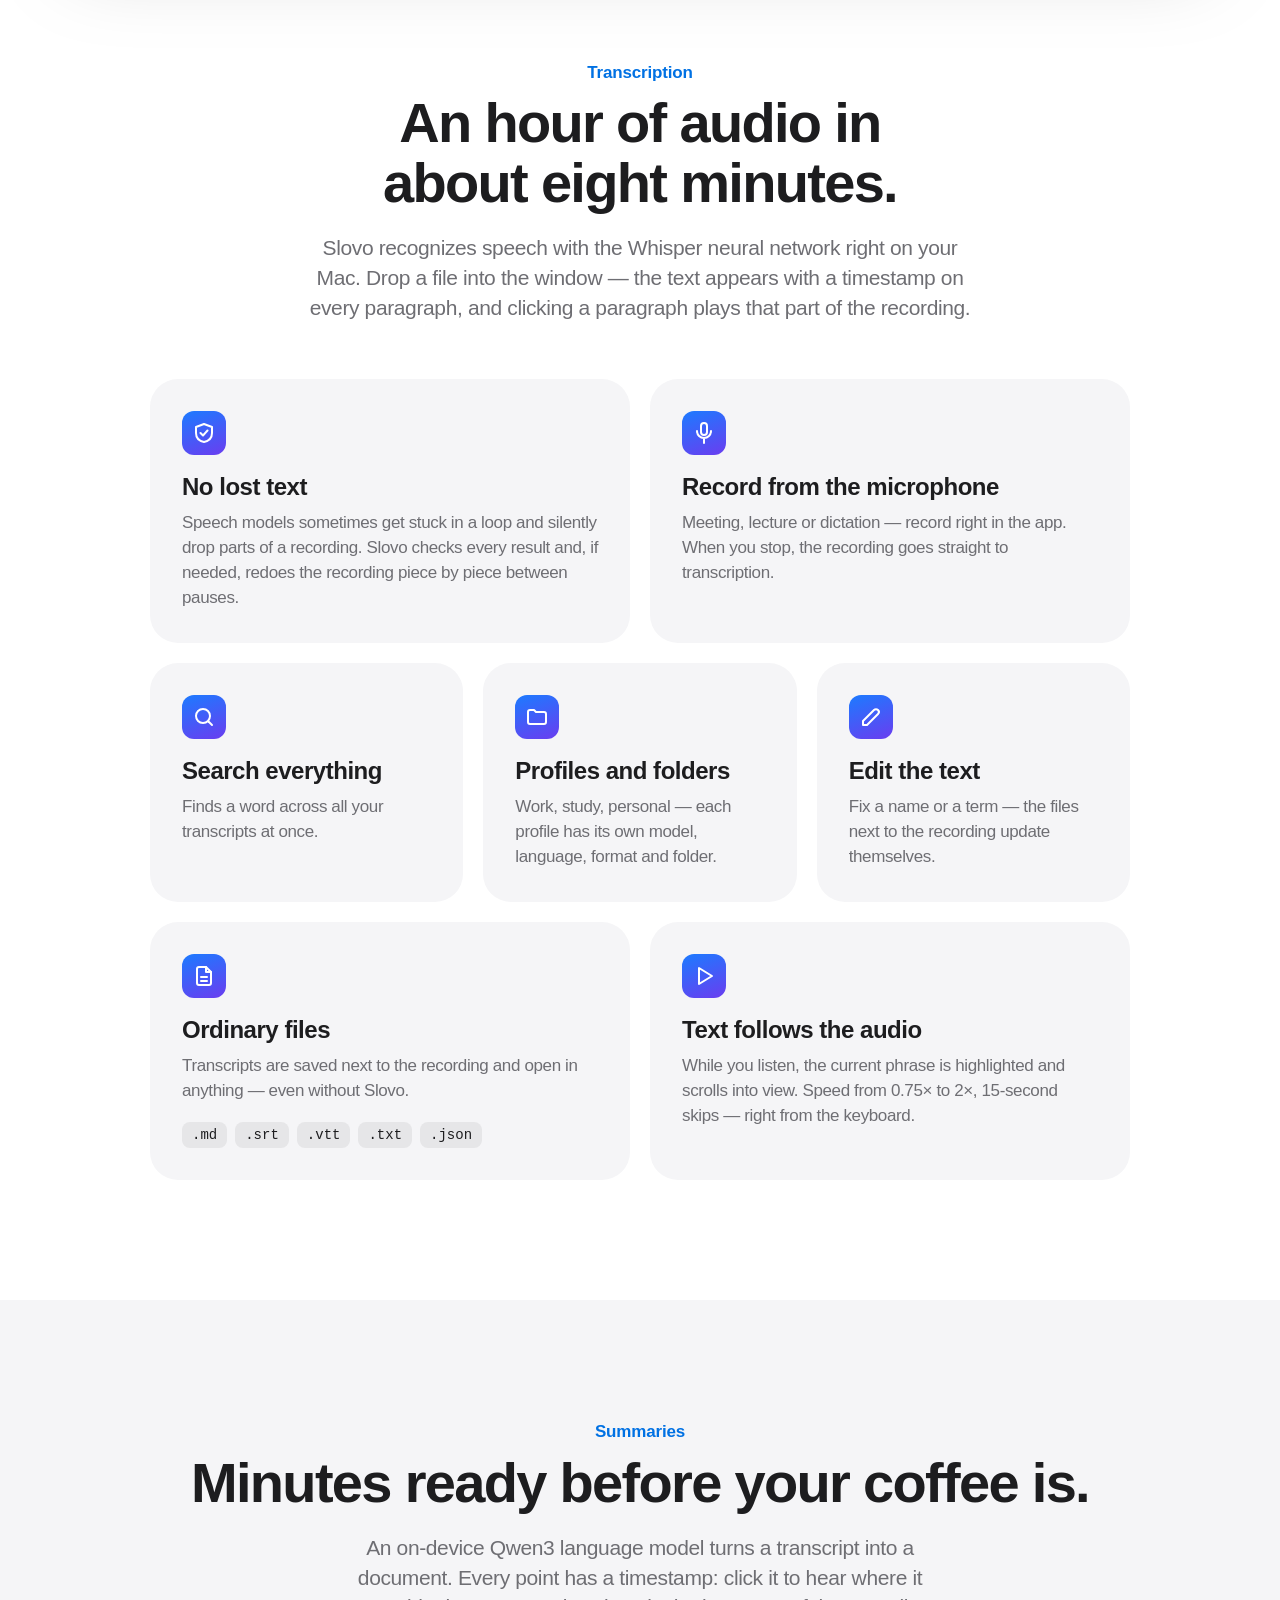
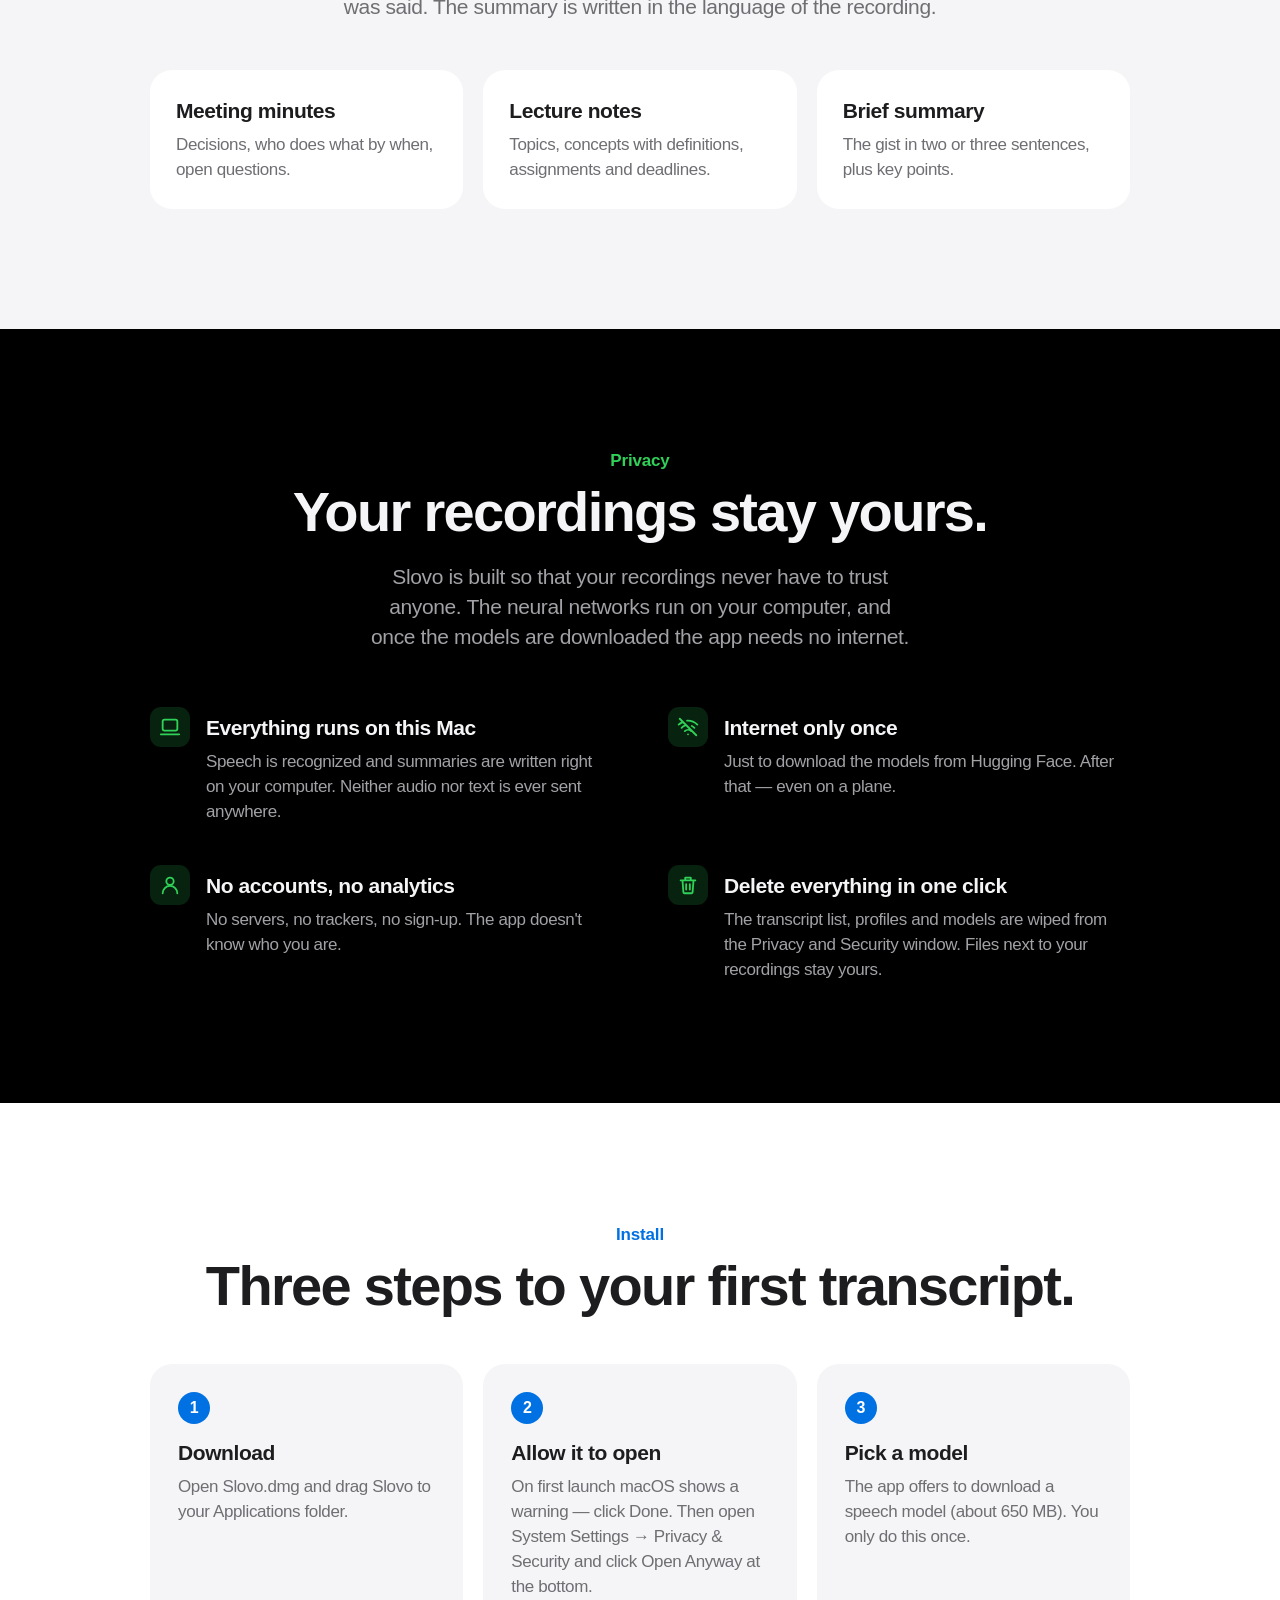
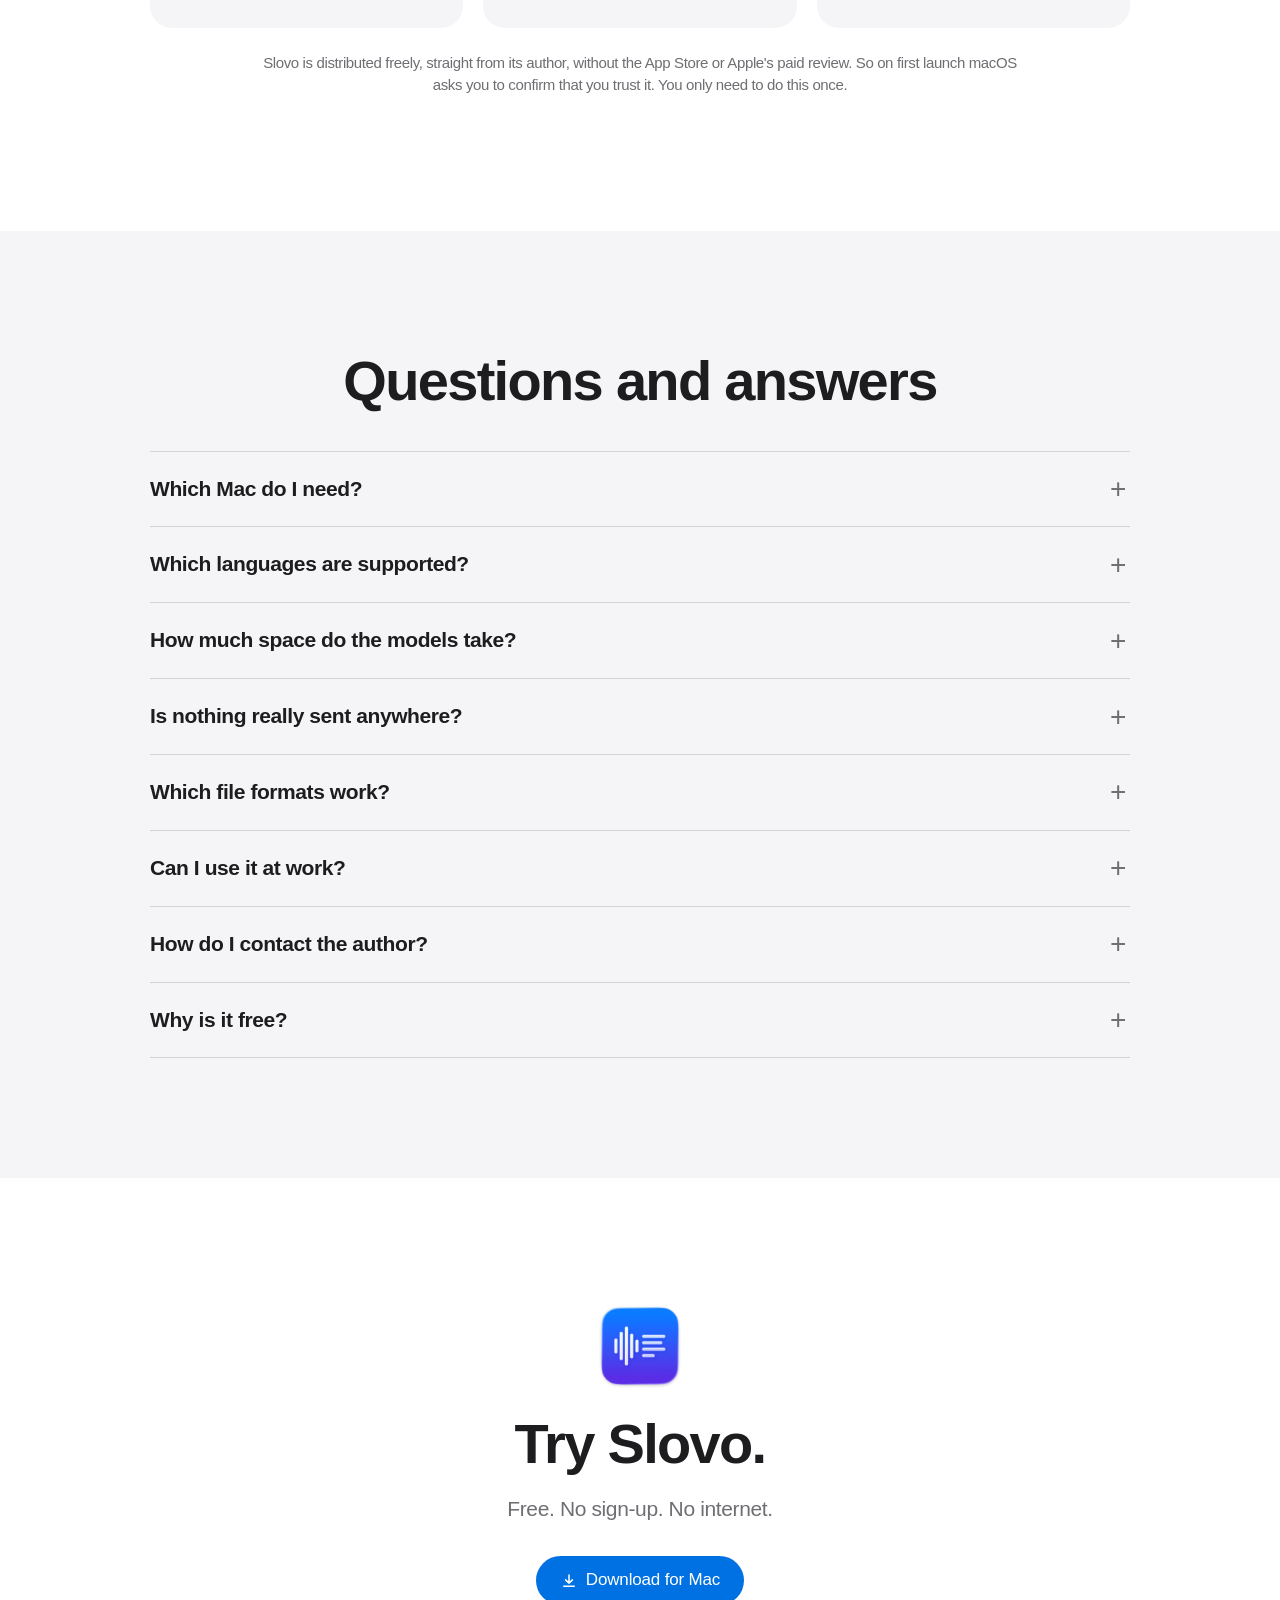
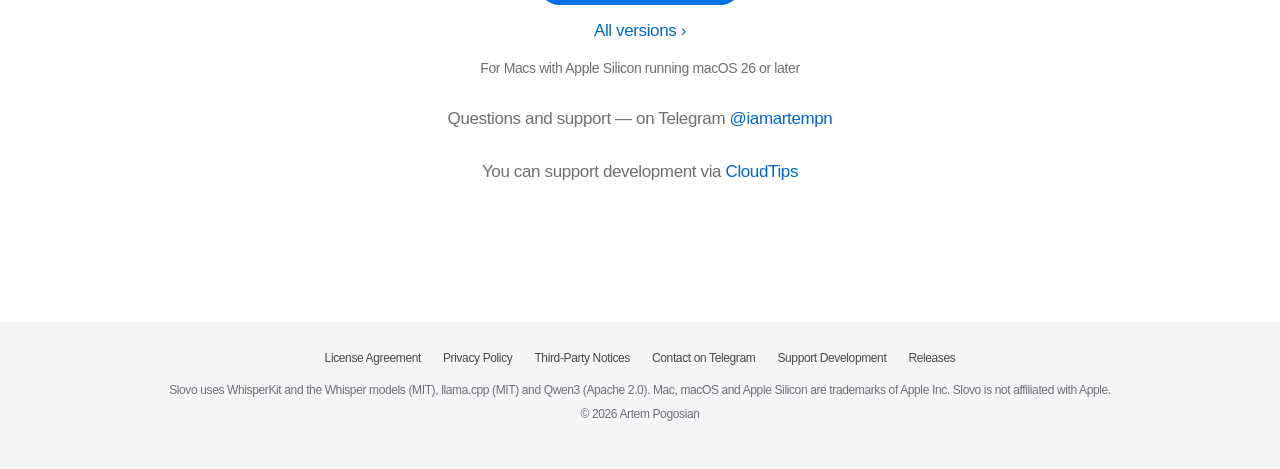
==== commit 1b7379b5: "Сайт: 1.1.8" ====
--- a/en/index.html
+++ b/en/index.html
@@ -117,12 +117,13 @@
     <div class="cta"><a class="btn" href="https://github.com/iamartempn/slovo/releases/latest/download/Slovo.dmg"><svg viewBox="0 0 24 24" fill="none" stroke="currentColor" stroke-width="2" stroke-linecap="round" stroke-linejoin="round"><path d="M12 4v11m0 0-4.5-4.5M12 15l4.5-4.5M5 19h14"/></svg>Download for Mac</a><a class="text-link" href="https://github.com/iamartempn/slovo/releases">All versions</a></div>
     <p class="meta">For Macs with Apple Silicon running macOS 26 or later</p>
     <p class="support">Questions and support — on Telegram <a href="https://t.me/iamartempn">@iamartempn</a></p>
+    <p class="support">You can support development via <a href="https://pay.cloudtips.ru/p/5d8594dc">CloudTips</a></p>
   </div>
 </section>
 </main>
 
 <footer><div class="wrap">
-  <div class="links"><a href="license.html">License Agreement</a><a href="privacy.html">Privacy Policy</a><a href="../third-party.txt">Third-Party Notices</a><a href="https://t.me/iamartempn">Contact on Telegram</a><a href="https://github.com/iamartempn/slovo/releases">Releases</a></div>
+  <div class="links"><a href="license.html">License Agreement</a><a href="privacy.html">Privacy Policy</a><a href="../third-party.txt">Third-Party Notices</a><a href="https://t.me/iamartempn">Contact on Telegram</a><a href="https://pay.cloudtips.ru/p/5d8594dc">Support Development</a><a href="https://github.com/iamartempn/slovo/releases">Releases</a></div>
   <p>Slovo uses WhisperKit and the Whisper models (MIT), llama.cpp (MIT) and Qwen3 (Apache 2.0). Mac, macOS and Apple Silicon are trademarks of Apple Inc. Slovo is not affiliated with Apple.</p>
   <p>© 2026 Artem Pogosian</p>
 </div></footer>
